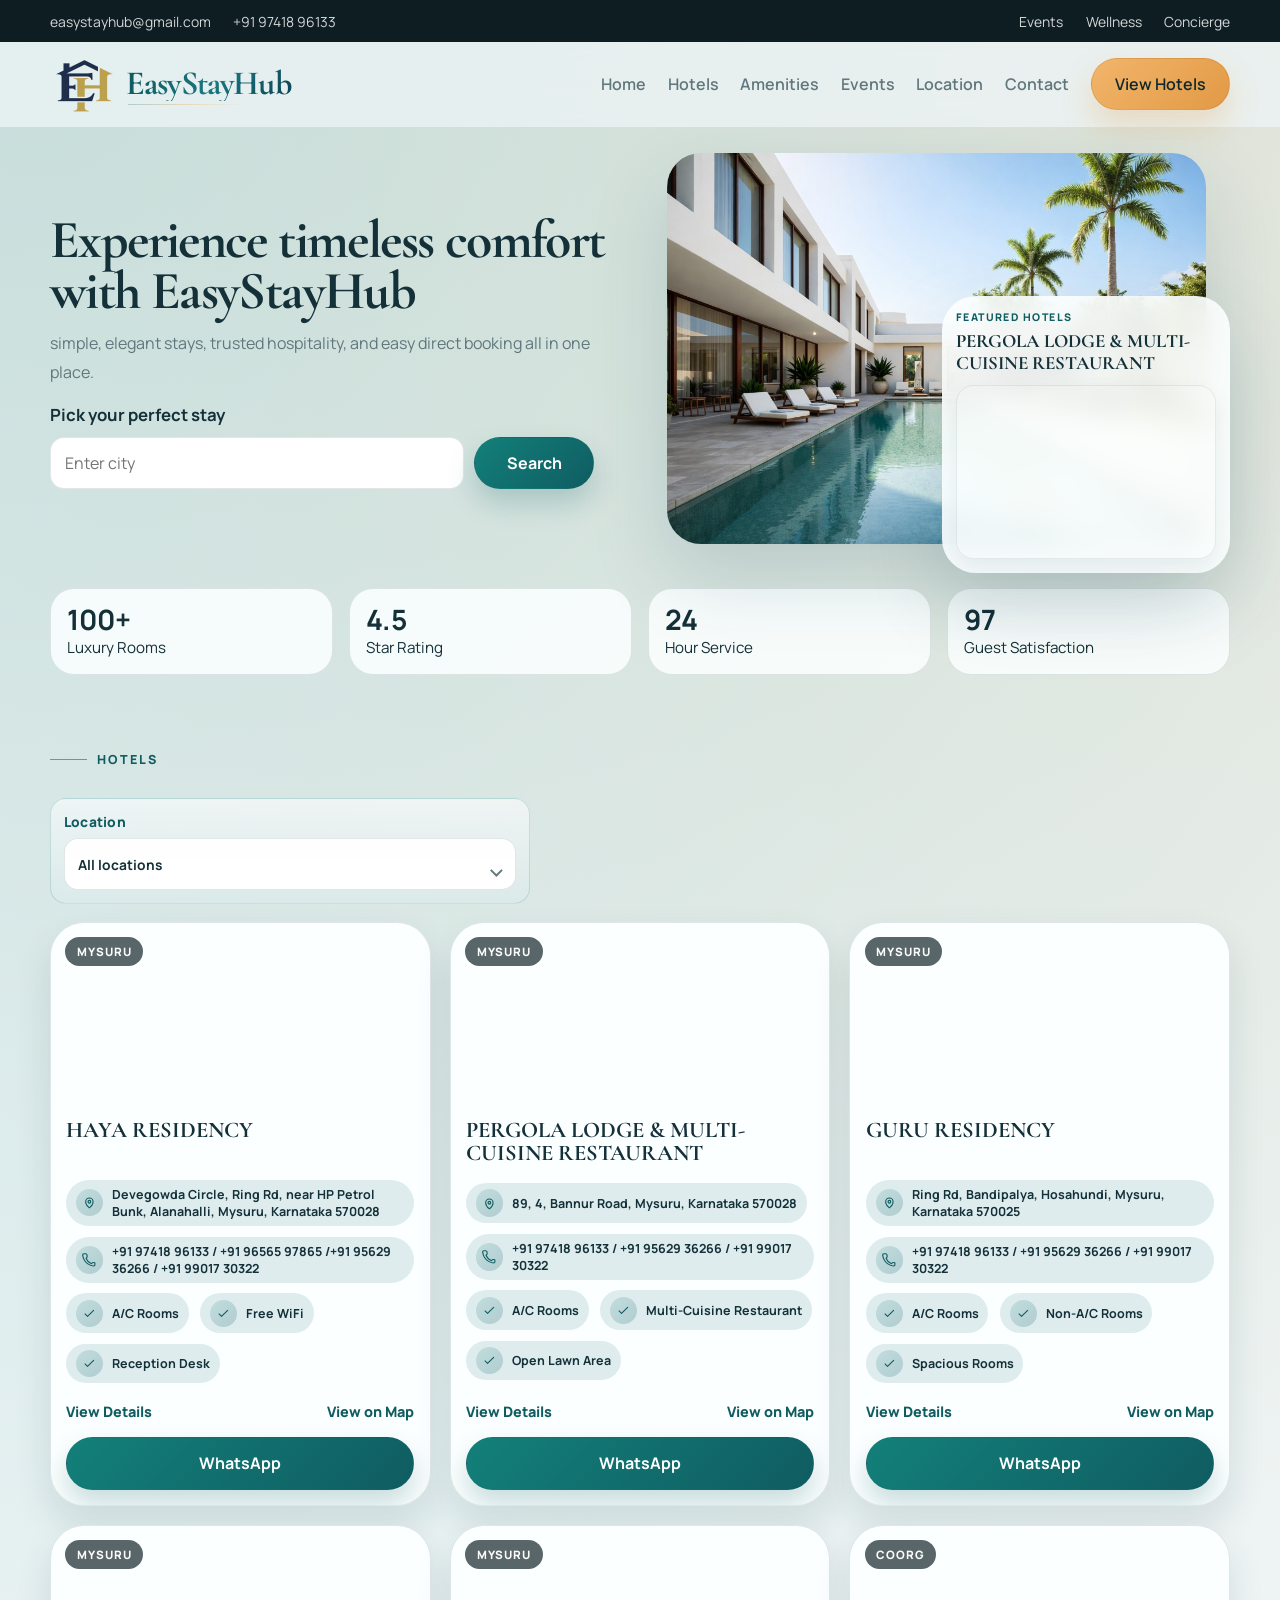
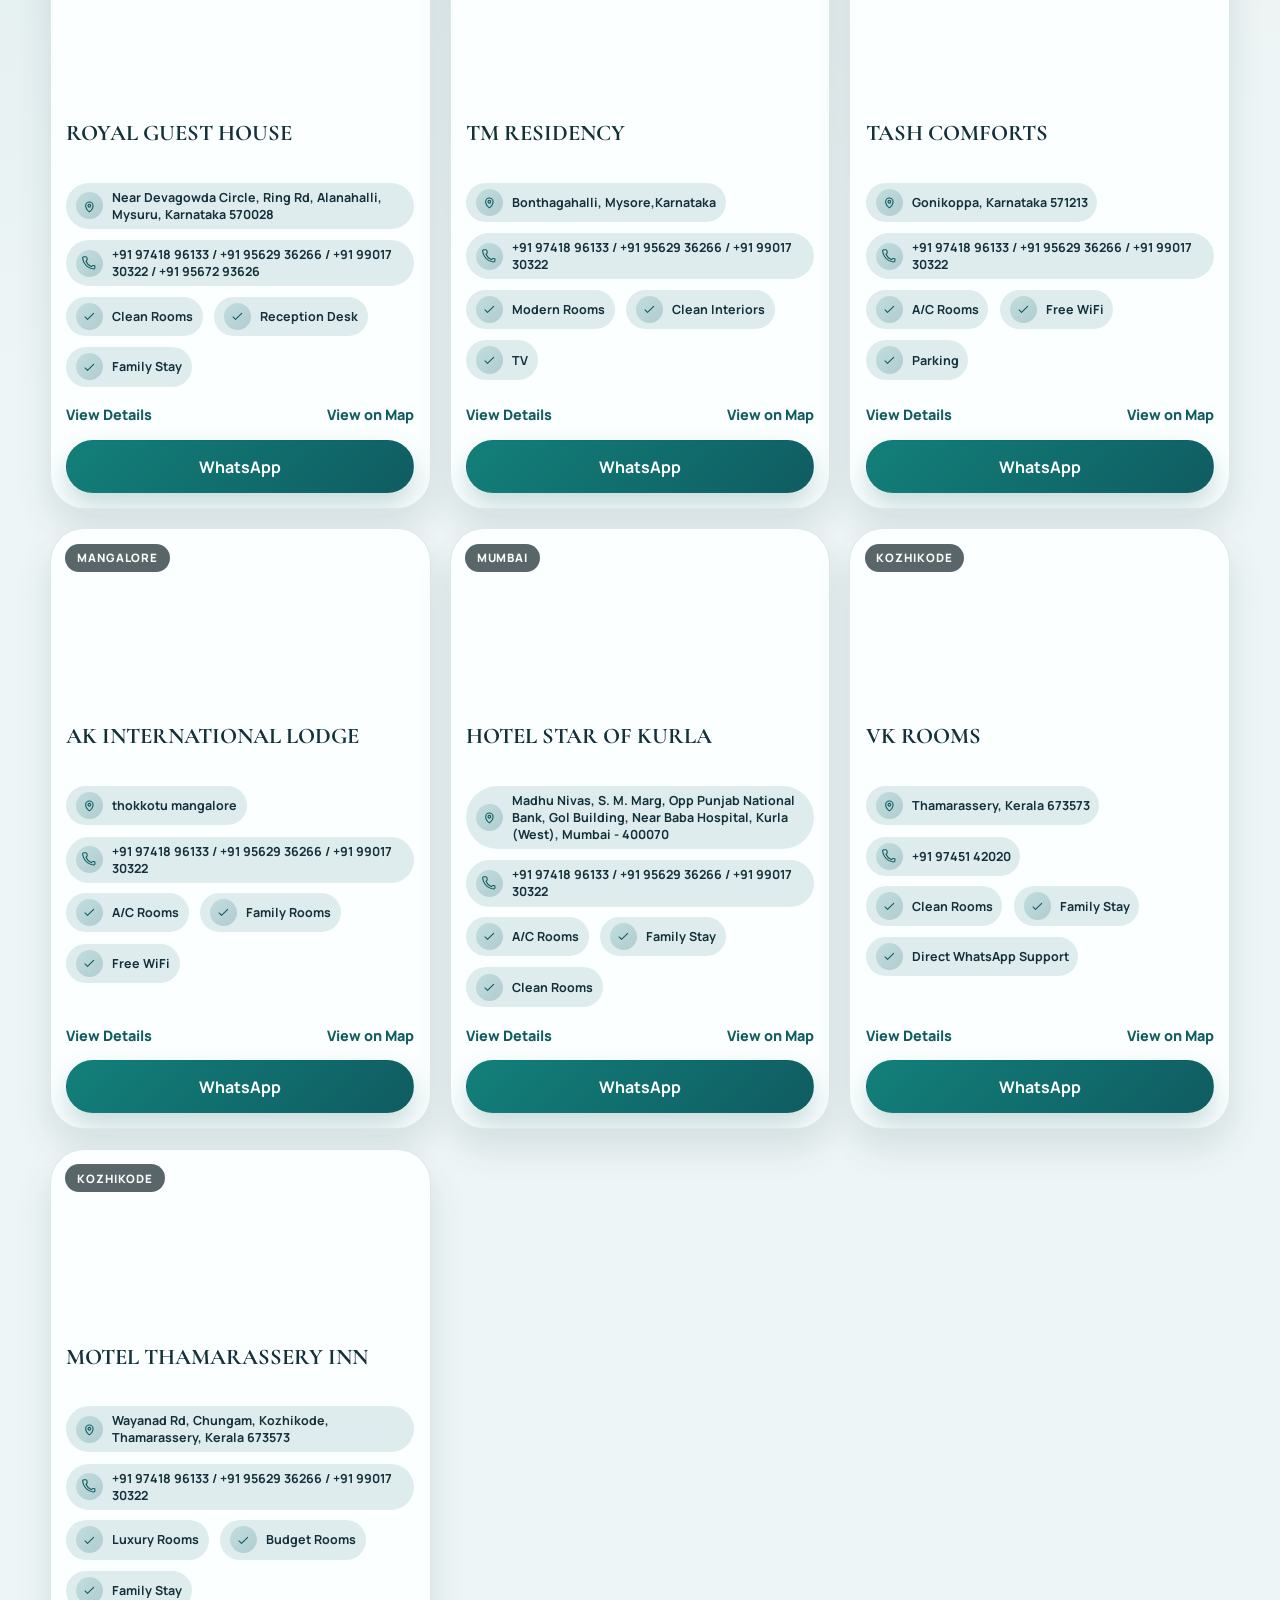
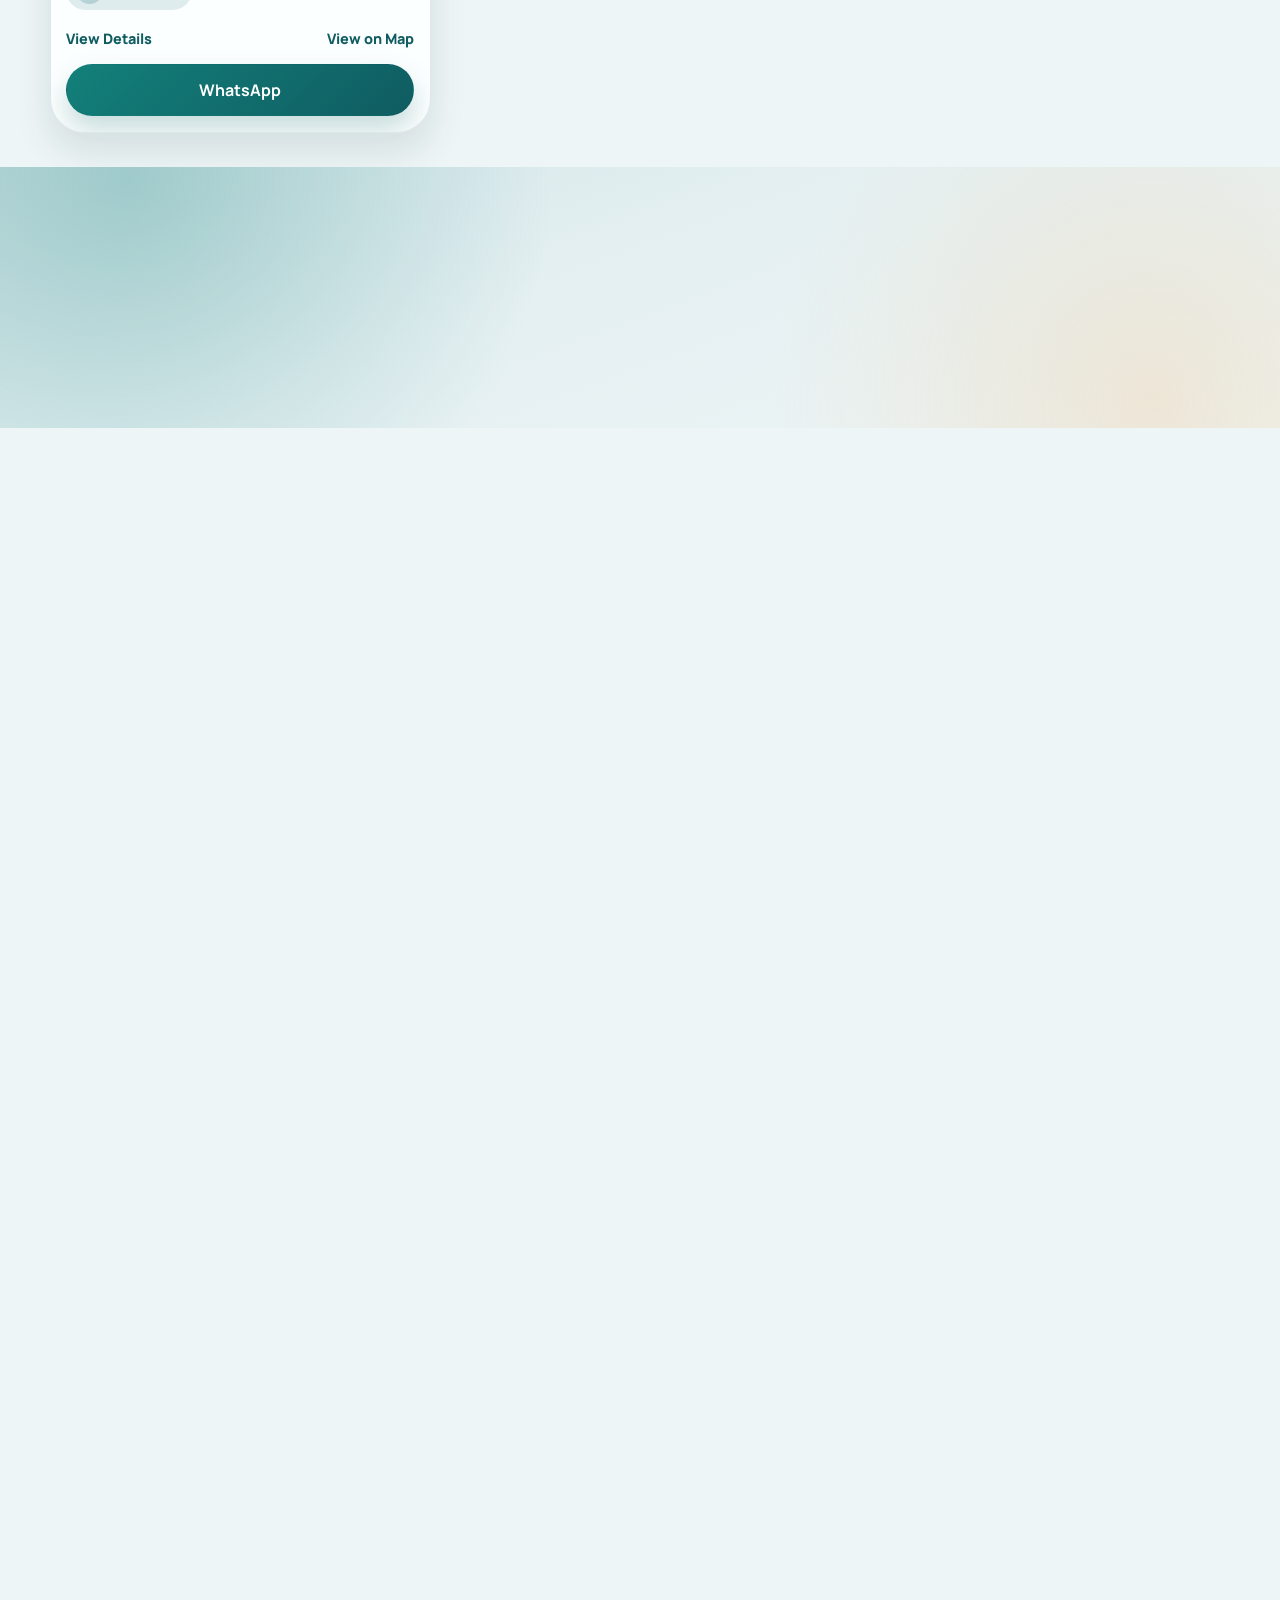
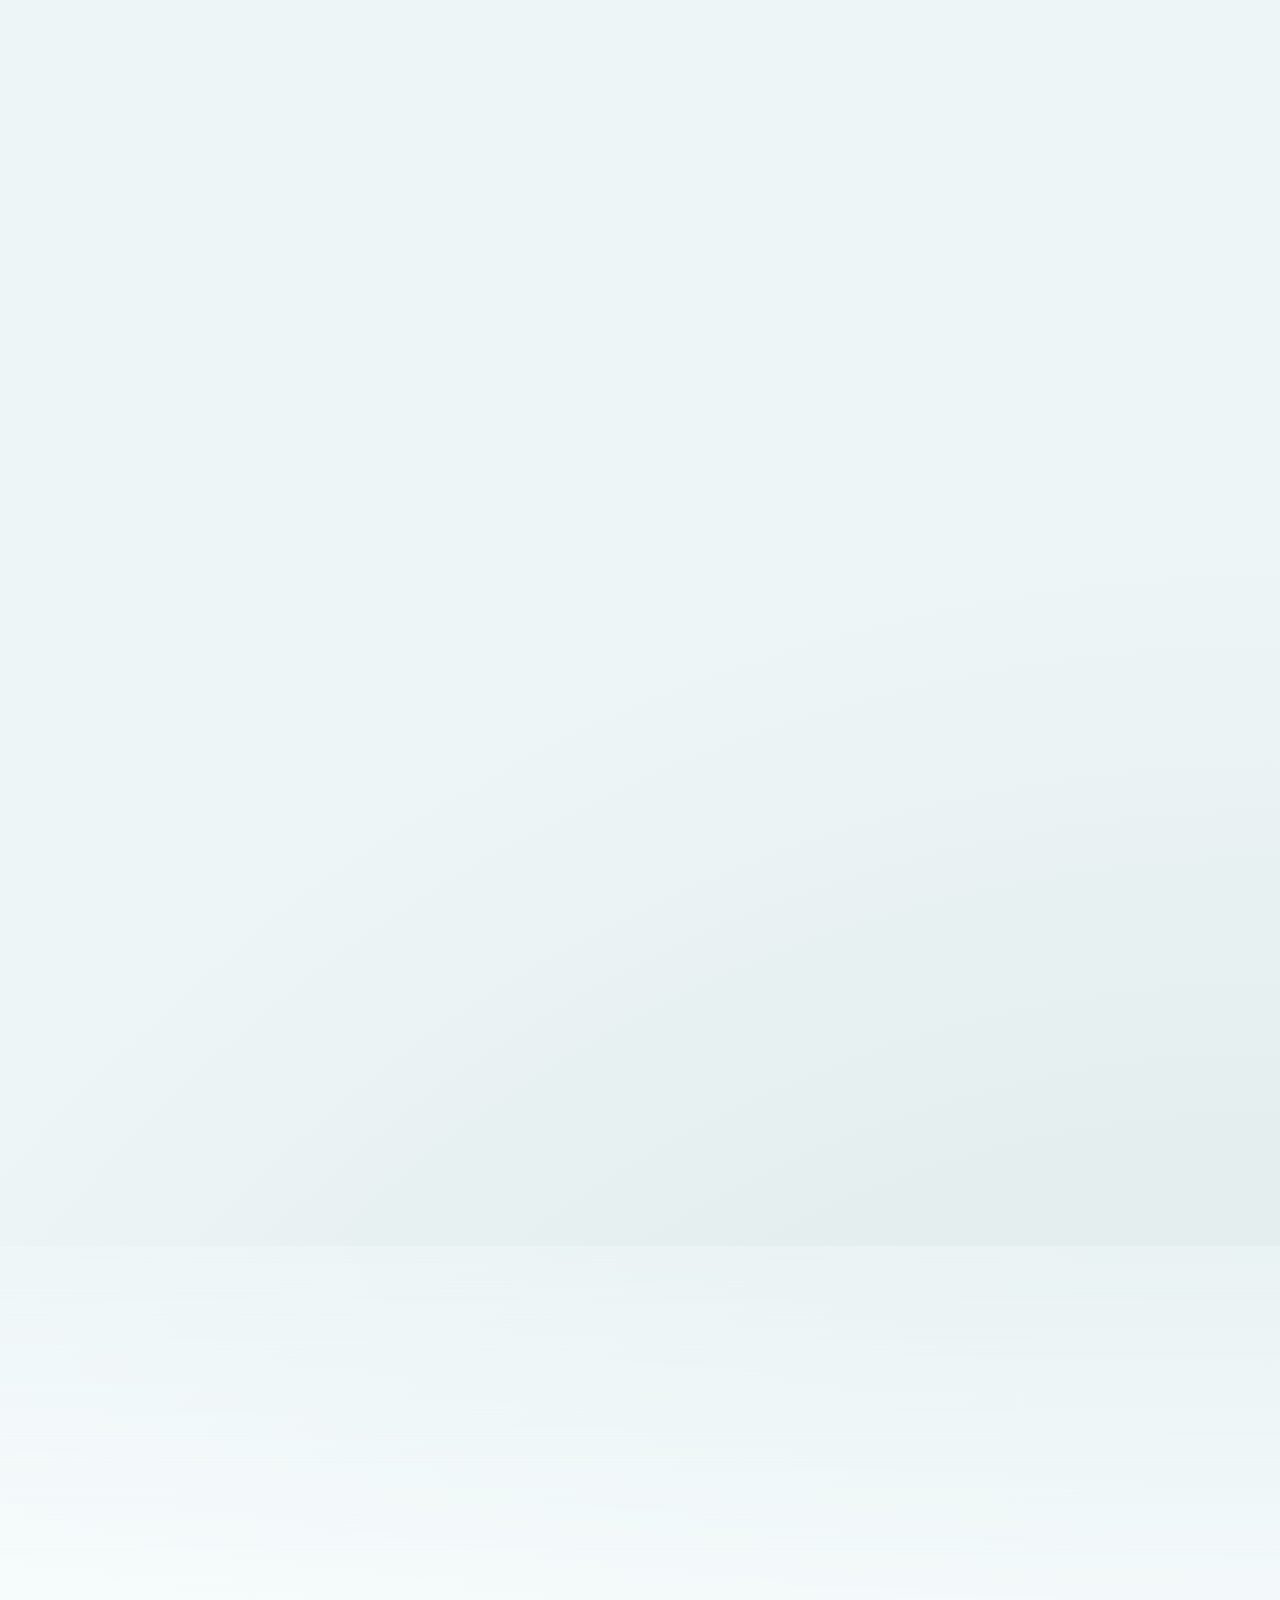
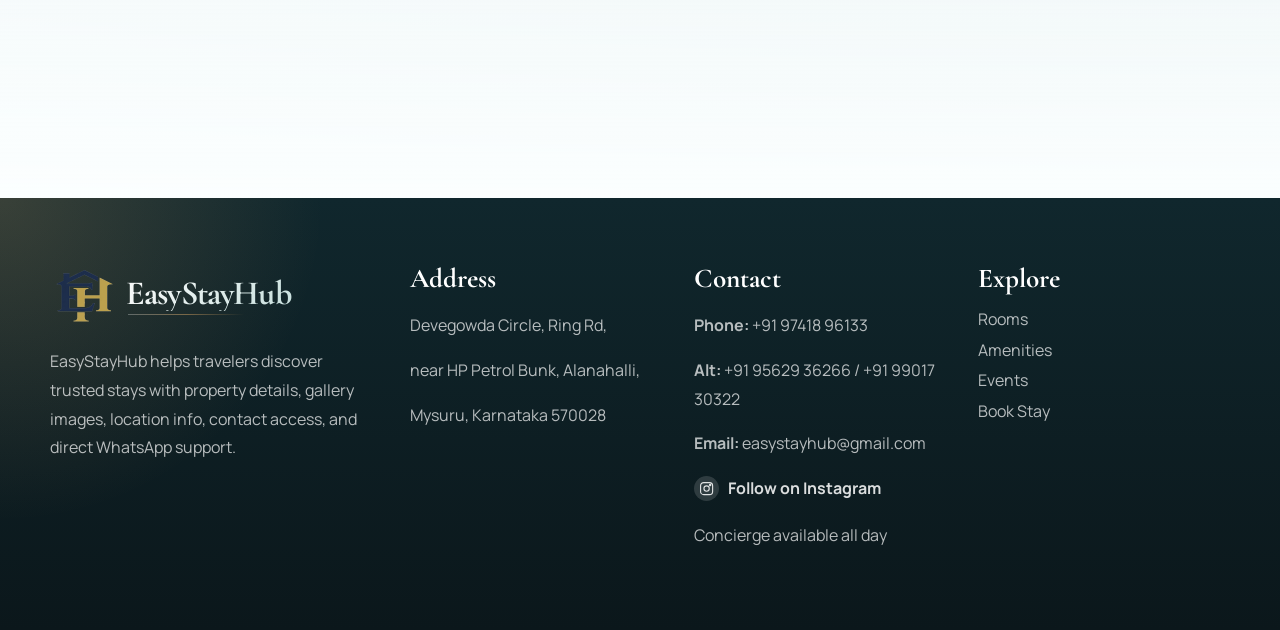
==== index.html @ 7bcbfa12 "feat: add favicon and update index.html to include icon link" ====
<!DOCTYPE html>
<html lang="en">
<head>
  <meta charset="UTF-8">
  <meta name="viewport" content="width=device-width, initial-scale=1.0">
  <title>EasyStayHub | Hotels in Mysore with Direct WhatsApp Booking</title>
  <meta
    name="description"
    content="Discover trusted hotels in Mysore with amenities, event-friendly stays, and direct WhatsApp booking support. Compare properties and contact hotel teams instantly."
  >
  <meta name="robots" content="index, follow, max-image-preview:large">
  <meta name="theme-color" content="#13807a">
  <link rel="canonical" href="https://www.easystayhub.in/">

  <meta property="og:type" content="website">
  <meta property="og:site_name" content="EasyStayHub">
  <meta property="og:title" content="EasyStayHub | Hotels in Mysore with Direct WhatsApp Booking">
  <meta property="og:description" content="Find top stays in Mysore, check amenities, and connect directly over WhatsApp for faster hotel enquiries and bookings.">
  <meta property="og:url" content="https://www.easystayhub.in/">
  <meta property="og:image" content="https://www.easystayhub.in/assets/images/home-hero-poolside.png">

  <meta name="twitter:card" content="summary_large_image">
  <meta name="twitter:title" content="EasyStayHub | Hotels in Mysore with Direct WhatsApp Booking">
  <meta name="twitter:description" content="Explore Mysore hotels and enquire instantly on WhatsApp.">
  <meta name="twitter:image" content="https://www.easystayhub.in/assets/images/home-hero-poolside.png">
  <link rel="preconnect" href="https://fonts.googleapis.com">
  <link rel="preconnect" href="https://fonts.gstatic.com" crossorigin>
  <link
    href="https://fonts.googleapis.com/css2?family=Cormorant+Garamond:wght@500;600;700&family=Manrope:wght@400;500;600;700;800&display=swap"
    rel="stylesheet"
  >

  <link rel="icon" href="/favicon.ico" sizes="any">
  <link rel="icon" type="image/png" sizes="32x32" href="https://www.easystayhub.in/assets/branding/logo-32.png">
  <link rel="icon" type="image/png" sizes="128x128" href="https://www.easystayhub.in/assets/branding/logo-128.png">
  <link rel="shortcut icon" href="https://www.easystayhub.in/assets/branding/logo-128.png" type="image/png">
  <link rel="apple-touch-icon" sizes="180x180" href="assets/branding/logo-clean-512.png">
  <link rel="stylesheet" href="css/styles.css">
  <!-- Google tag (gtag.js) -->
  <script async src="https://www.googletagmanager.com/gtag/js?id=G-RTJPG3TEYF"></script>
  <script>
    window.dataLayer = window.dataLayer || [];
    function gtag() {dataLayer.push(arguments);}
    gtag("js", new Date());
    gtag("config", "G-RTJPG3TEYF");
  </script>
  <script type="application/ld+json">
    {
      "@context": "https://schema.org",
      "@type": "LodgingBusiness",
      "name": "EasyStayHub",
      "url": "https://www.easystayhub.in/",
      "logo": "https://www.easystayhub.in/assets/branding/logo-clean-512.png",
      "image": "https://www.easystayhub.in/assets/images/home-hero-poolside.png",
      "email": "easystayhub@gmail.com",
      "telephone": "+91 97418 96133",
      "address": {
        "@type": "PostalAddress",
        "streetAddress": "Devegowda Circle, Ring Rd, near HP Petrol Bunk, Alanahalli",
        "addressLocality": "Mysuru",
        "addressRegion": "Karnataka",
        "postalCode": "570028",
        "addressCountry": "IN"
      },
      "sameAs": [
        "https://wa.me/919741896133"
      ]
    }
  </script>
</head>
<body>
  <div class="site-shell">
    <header class="topbar">
      <div class="container topbar__inner">
        <div class="topbar__contact">
          <a href="mailto:easystayhub@gmail.com">easystayhub@gmail.com</a>
          <span>+91 97418 96133</span>
        </div>
        <div class="topbar__links">
          <a href="#events">Events</a>
          <a href="#experience">Wellness</a>
          <a href="#booking">Concierge</a>
        </div>
      </div>
    </header>

    <header class="header" id="header">
      <div class="container header__inner">
        <a class="brand" href="#hero" aria-label="EasyStayHub home">
          <img
            class="brand__icon"
            src="assets/branding/logo-clean-256.png"
            alt="EasyStayHub logo"
            fetchpriority="high"
            decoding="async"
          >
          <span class="brand__wordmark">EasyStayHub</span>
        </a>

        <button
          class="nav-toggle"
          id="navToggle"
          type="button"
          aria-expanded="false"
          aria-controls="siteNav"
          aria-label="Toggle navigation"
        >
          <span></span>
          <span></span>
        </button>

        <nav class="nav" id="siteNav">
          <a href="#hero">Home</a>
          <a href="#rooms">Hotels</a>
          <a href="#experience">Amenities</a>
          <a href="#events">Events</a>
          <!-- <a href="#about">About</a> -->
          <a href="#location">Location</a>
          <a href="#booking">Contact</a>
          <a class="button button--sm button--dark" href="#rooms">View Hotels</a>
        </nav>
      </div>
    </header>

    <main>
      <section class="hero" id="hero">
        <div class="container hero__layout">
          <div class="hero__content">
            <!-- <span class="eyebrow">Luxury Redefined In Every Stay</span> -->
            <h1>Experience timeless comfort with EasyStayHub</h1>
            <p class="hero__lead">
              simple, elegant stays, trusted hospitality, and easy direct booking all in one place.
            </p>

            <!-- <div class="hero__features">
              <div class="hero-feature">WiFi</div>
              <div class="hero-feature">Parking</div>
              <div class="hero-feature">24/7 Room Service</div>
            </div> -->

            <!-- <div class="hero__actions">
              <a class="button" href="#booking">Book Now</a>
              <a class="button button--ghost" href="#rooms">View Hotels</a>
            </div> -->

            <form class="hero-search" id="heroSearchForm" aria-label="Search hotels by city">
              <div class="hero-search__copy">
                <strong>Pick your perfect stay</strong>
                <!-- <span>Enter city</span> -->
              </div>
              <div class="hero-search__controls">
                <input
                  type="text"
                  id="heroCityInput"
                  name="city"
                  placeholder="Enter city"
                  list="heroCityOptions"
                  autocomplete="off"
                >
                <button class="button button--sm" type="submit">Search</button>
              </div>
              <datalist id="heroCityOptions"></datalist>
              <p class="hero-search__message" id="heroSearchMessage" aria-live="polite"></p>
            </form>
          </div>

          <div class="hero__visual">
            <div class="hero-card hero-card--main">
              <img
                src="assets/images/home-hero-poolside.png"
                alt="Luxury hotel exterior"
                fetchpriority="high"
                decoding="async"
              >
            </div>

            <article class="hero-card hero-card--review">
              <div class="stars" aria-hidden="true">★★★★☆</div>
              <span class="hero-spotlight__eyebrow">Featured Hotels</span>
              <h2 data-hero-hotel-name>EasyStayHub Hotels</h2>
              <!-- removed hero hotel location -->
                “Absolutely stunning hotel. The interiors felt elevated, the service was effortless, and every corner
                was designed with care.”
              </p>
              <a class="hero-spotlight__media" data-hero-hotel-link href="#rooms">
                <img
                  src="assets/images/haya-residency/front.jpeg"
                  alt="Featured hotel preview"
                  data-hero-hotel-image
                  loading="lazy"
                  decoding="async"
                >
              </a>
              <div class="hero-spotlight__footer">
                <span data-hero-hotel-counter>1 / 1</span>
                <a class="text-link" data-hero-hotel-link-text href="#rooms">View Hotel</a>
              </div>
            </article>
          </div>
        </div>

        <div class="container">
          <div class="hero__stats">
            <article class="stat-card">
              <strong>100+</strong>
              <span>Luxury Rooms</span>
            </article>
            <article class="stat-card">
              <strong>4.5</strong>
              <span>Star Rating</span>
            </article>
            <article class="stat-card">
              <strong class="counter" data-target="24">0</strong>
              <span>Hour Service</span>
            </article>
            <article class="stat-card">
              <strong class="counter" data-target="97">0</strong>
              <span>Guest Satisfaction</span>
            </article>
          </div>
        </div>
      </section>

      <section class="section rooms" id="rooms">
        <div class="container">
          <div class="section-heading">
            <span class="eyebrow">Hotels</span>
            <!-- <h2>Pick your perfect stay</h2>
            <p>Enter city and filter hotels by location.</p> -->
          </div>

          <div class="hotel-filter" aria-label="Hotel location filter">
            <label class="hotel-filter__field" for="locationFilter">
              Location
              <select id="locationFilter" name="locationFilter">
                <option value="">All locations</option>
              </select>
            </label>
          </div>

          <div class="hotel-grid" id="hotelGrid"></div>
        </div>
      </section>

      <section class="section experience" id="experience">
        <div class="container">
          <div class="section-heading">
            <span class="eyebrow">Amenities</span>
            <!-- <h2>Everything you need for a relaxed and comfortable stay.</h2> -->
          </div>

          <div class="amenity-grid">
            <article class="amenity-card">
              <div class="amenity-card__body">
                <span class="amenity-card__icon" aria-hidden="true">
                  <svg viewBox="0 0 24 24" fill="none" stroke="currentColor" stroke-width="1.8" stroke-linecap="round" stroke-linejoin="round"><path d="M5 12.55a11 11 0 0 1 14.08 0"></path><path d="M8.53 16.11a6 6 0 0 1 6.95 0"></path><path d="M12 20h.01"></path><path d="M2 8.82a16 16 0 0 1 20 0"></path></svg>
                </span>
                <h3>WiFi</h3>
              </div>
            </article>
            <article class="amenity-card">
              <div class="amenity-card__body">
                <span class="amenity-card__icon" aria-hidden="true">
                  <svg viewBox="0 0 24 24" fill="none" stroke="currentColor" stroke-width="1.8" stroke-linecap="round" stroke-linejoin="round"><path d="M14 16H9"></path><path d="M19 16h2"></path><path d="M3 16h2"></path><path d="M6 11 7.5 7.5A2 2 0 0 1 9.34 6h5.32a2 2 0 0 1 1.84 1.5L18 11"></path><path d="M5 16V11h14v5"></path><circle cx="7.5" cy="16.5" r="1.5"></circle><circle cx="16.5" cy="16.5" r="1.5"></circle></svg>
                </span>
                <h3>Car Parking</h3>
              </div>
            </article>
            <article class="amenity-card">
              <div class="amenity-card__body">
                <span class="amenity-card__icon" aria-hidden="true">
                  <svg viewBox="0 0 24 24" fill="none" stroke="currentColor" stroke-width="1.8" stroke-linecap="round" stroke-linejoin="round"><rect x="4" y="3" width="16" height="14" rx="2"></rect><path d="M8 17v3"></path><path d="M16 17v3"></path><path d="M4 8h16"></path><path d="M7 13h.01"></path><path d="M17 13h.01"></path></svg>
                </span>
                <h3>Bus Parking</h3>
              </div>
            </article>
            <article class="amenity-card">
              <div class="amenity-card__body">
                <span class="amenity-card__icon" aria-hidden="true">
                  <svg viewBox="0 0 24 24" fill="none" stroke="currentColor" stroke-width="1.8" stroke-linecap="round" stroke-linejoin="round"><path d="M8 3v8"></path><path d="M12 3v8"></path><path d="M10 11v10"></path><path d="M17 3v18"></path><path d="M17 8c1.657 0 3-1.79 3-4"></path><path d="M4 3v5a4 4 0 0 0 4 4"></path></svg>
                </span>
                <h3>Dining</h3>
              </div>
            </article>
            <article class="amenity-card">
              <div class="amenity-card__body">
                <span class="amenity-card__icon" aria-hidden="true">
                  <svg viewBox="0 0 24 24" fill="none" stroke="currentColor" stroke-width="1.8" stroke-linecap="round" stroke-linejoin="round"><rect x="3" y="6" width="18" height="6" rx="2"></rect><path d="M6 12v2"></path><path d="M18 12v2"></path><path d="M8 16c0 1-.8 1.5-.8 2.5S8 20 8 21"></path><path d="M12 16c0 1-.8 1.5-.8 2.5S12 20 12 21"></path><path d="M16 16c0 1-.8 1.5-.8 2.5S16 20 16 21"></path></svg>
                </span>
                <h3>A/C Rooms</h3>
              </div>
            </article>
            <article class="amenity-card">
              <div class="amenity-card__body">
                <span class="amenity-card__icon" aria-hidden="true">
                  <svg viewBox="0 0 24 24" fill="none" stroke="currentColor" stroke-width="1.8" stroke-linecap="round" stroke-linejoin="round"><path d="M3 7h18"></path><path d="M5 7v10"></path><path d="M19 7v10"></path><path d="M5 17h14"></path><path d="M8 12h.01"></path><path d="M12 12h4"></path></svg>
                </span>
                <h3>Non A/C Rooms</h3>
              </div>
            </article>
          </div>
        </div>
      </section>

      <section class="section events" id="events">
        <div class="container">
          <div class="section-heading">
            <span class="eyebrow">Events</span>
            <!-- <h2>Plan unforgettable weddings, business events, social celebrations, and dining experiences with end-to-end support.</h2> -->
            <!-- <p>
              From intimate family functions to large-format college events and DJ nights, we help guests host
              memorable occasions with venue coordination, stay options, dining, and smooth on-ground support.
            </p> -->
          </div>

          <div class="event-grid">
            <article class="event-card event-card--spotlight">
              <img src="https://images.pexels.com/photos/574011/pexels-photo-574011.jpeg?auto=compress&cs=tinysrgb&w=1200" alt="Wedding event" loading="lazy" decoding="async">
              <div class="event-card__body">
                <span class="event-card__badge">Most Popular</span>
                <span>Weddings</span>
                <a class="event-card__cta" href="#booking">Enquire for this event</a>
              </div>
            </article>
            <article class="event-card">
              <img src="assets/images/events/college-event.jpeg" alt="College event celebration" loading="lazy" decoding="async">
              <div class="event-card__body">
                <span class="event-card__badge">Trending</span>
                <span>College Events</span>
                <a class="event-card__cta" href="#booking">Enquire for this event</a>
              </div>
            </article>
            <article class="event-card">
              <img src="https://images.pexels.com/photos/32258108/pexels-photo-32258108.jpeg?auto=compress&cs=tinysrgb&w=1200" alt="Corporate meet" loading="lazy" decoding="async">
              <div class="event-card__body">
                <span class="event-card__badge">Business</span>
                <span>Corporate Meets</span>
                <a class="event-card__cta" href="#booking">Enquire for this event</a>
              </div>
            </article>
            <article class="event-card">
              <img src="https://images.pexels.com/photos/6732235/pexels-photo-6732235.jpeg?auto=compress&cs=tinysrgb&w=1200" alt="Annual meet" loading="lazy" decoding="async">
              <div class="event-card__body">
                <span class="event-card__badge">Seasonal</span>
                <span>Annual Meets</span>
                <a class="event-card__cta" href="#booking">Enquire for this event</a>
              </div>
            </article>
            <article class="event-card">
              <img src="https://images.pexels.com/photos/30692851/pexels-photo-30692851.jpeg?auto=compress&cs=tinysrgb&w=1200" alt="Celebration event" loading="lazy" decoding="async">
              <div class="event-card__body">
                <span class="event-card__badge">Family Choice</span>
                <span>Celebrations</span>
                <a class="event-card__cta" href="#booking">Enquire for this event</a>
              </div>
            </article>
            <article class="event-card">
              <img src="https://images.pexels.com/photos/30580807/pexels-photo-30580807.jpeg?auto=compress&cs=tinysrgb&w=1200" alt="Family function" loading="lazy" decoding="async">
              <div class="event-card__body">
                <span class="event-card__badge">Traditional</span>
                <span>Family Functions</span>
                <a class="event-card__cta" href="#booking">Enquire for this event</a>
              </div>
            </article>
            <article class="event-card">
              <img src="https://images.pexels.com/photos/30590627/pexels-photo-30590627.jpeg?auto=compress&cs=tinysrgb&w=1200" alt="Campfire night" loading="lazy" decoding="async">
              <div class="event-card__body">
                <span class="event-card__badge">Evening Favorite</span>
                <span>Campfire</span>
                <a class="event-card__cta" href="#booking">Enquire for this event</a>
              </div>
            </article>
            <article class="event-card">
              <img src="https://images.pexels.com/photos/19964128/pexels-photo-19964128.jpeg?auto=compress&cs=tinysrgb&w=1200" alt="DJ party event" loading="lazy" decoding="async">
              <div class="event-card__body">
                <span class="event-card__badge">Night Vibe</span>
                <span>DJ Party</span>
                <a class="event-card__cta" href="#booking">Enquire for this event</a>
              </div>
            </article>
            <article class="event-card">
              <img src="https://images.pexels.com/photos/20184683/pexels-photo-20184683.jpeg?auto=compress&cs=tinysrgb&w=1200" alt="Dining event" loading="lazy" decoding="async">
              <div class="event-card__body">
                <span class="event-card__badge">Chef Curated</span>
                <span>Dining</span>
                <a class="event-card__cta" href="#booking">Enquire for this event</a>
              </div>
            </article>
          </div>
        </div>
      </section>

      <section class="section cta" id="booking">
        <div class="container cta-panel">
          <div class="cta-panel__copy">
            <span class="eyebrow">Enquiry Form</span>
            <h2>Tell us your stay requirements</h2>
          </div>

          <form class="booking-form" id="bookingForm" data-whatsapp="919741896133">
            <label class="booking-field">
              Name
              <input type="text" name="name" placeholder="Enter your name" required autocomplete="name">
            </label>

            <label class="booking-field">
              Phone Number
              <input
                type="tel"
                name="phone"
                placeholder="Enter your phone number"
                required
                autocomplete="tel"
                inputmode="tel"
              >
            </label>

            <label class="booking-field booking-field--span-2">
              Select Hotel
              <select name="hotel" id="bookingHotel" required>
                <option value="">Select</option>
              </select>
            </label>

            <label class="booking-field booking-field--checkin">
              Check-in
              <input type="date" name="checkin">
            </label>

            <label class="booking-field booking-field--checkout">
              Check-out
              <input type="date" name="checkout">
            </label>

            <label class="booking-field">
              Guests
              <select name="guests">
                <option value="">Select</option>
                <option>1 Guest</option>
                <option>2 Guests</option>
                <option>3 Guests</option>
                <option>4+ Guests</option>
              </select>
            </label>

            <label class="booking-field booking-field--details">
              Enquiry Details
              <input type="text" name="details" placeholder="Room requirement / dates / event details">
            </label>

            <button class="button button--full booking-submit" type="submit">Enquire Now</button>
            <p class="booking-message" id="bookingMessage" aria-live="polite"></p>
          </form>
        </div>
      </section>

      <section class="section location" id="location">
        <div class="container section-grid section-grid--reverse">
          <div class="location-visual">
            <img
              src="assets/images/mysore-palace-high-quality.png"
              alt="Mysore night view"
              loading="lazy"
              decoding="async"
            >
          </div>
          <div class="section-copy">
            <span class="eyebrow">Location</span>
            <h2>Explore famous tourist attractions in Mysore.</h2>
            <p>
              These are well-known places to visit in Mysore city and may not be right next to every hotel.
              You can plan your sightseeing based on your stay location and trip schedule.
            </p>
            <ul class="location-list">
              <li>Mysore Palace</li>
              <li>Chamundi Hills</li>
              <li>Brindavan Gardens</li>
              <li>St. Philomena's Church</li>
              <li>Mysore Zoo</li>
              <li>Karanji Lake</li>
              <li>Jaganmohan Palace Art Gallery</li>
              <li>Mysore Sand Sculpture Museum</li>
              <li>Sri Chamarajendra Park (Mysore Park)</li>
              <li>Rail Museum Mysuru</li>
              <li>Lalitha Mahal Palace</li>
              <li>Somanathapura Temple</li>
            </ul>
          </div>
        </div>
      </section>

      <!-- <section class="section about" id="about">
        <div class="container section-grid">
          <div class="section-copy">
            <span class="eyebrow">Welcome To EasyStayHub</span>
            <h2>Where luxury meets tranquility in an atmosphere shaped by soft detail and service.</h2>
            <p>
              EasyStayHub is designed to help travelers discover hotels with confidence. Every property listing is
              presented with visual detail, amenities, event relevance, and direct contact access for easier decisions.
            </p>
            <p>
              From sunrise breakfasts and spa rituals to sunset gatherings and private celebrations, the resort is
              designed to carry guests through every moment with comfort and ease.
            </p>

            <div class="about__stats">
              <div>
                <strong>185</strong>
                <span>Luxury Rooms</span>
              </div>
              <div>
                <strong>98%</strong>
                <span>Guest Satisfaction</span>
              </div>
              <div>
                <strong>30</strong>
                <span>Years Of Excellence</span>
              </div>
            </div>

            <div class="hero__actions">
              <a class="button" href="#events">Our Story</a>
              <a class="button button--ghost" href="#rooms">View Hotels</a>
            </div>
          </div>

          <div class="about-visual">
            <div class="about-visual__frame">
              <img
                src="https://bootstrapmade.com/content/demo/Grandoria/assets/img/hotel/showcase-8.webp"
                alt="Resort interior view"
                loading="lazy"
                decoding="async"
              >
            </div>
            <div class="about-visual__secondary">
              <img
                src="https://bootstrapmade.com/content/demo/Grandoria/assets/img/hotel/room-12.webp"
                alt="Luxury suite interior"
                loading="lazy"
                decoding="async"
              >
            </div>
            <div class="about-visual__panel">
              <span>30+</span>
              <p>Years creating memorable stays and destination celebrations.</p>
            </div>
          </div>
        </div>
      </section> -->

      <section class="section testimonials" id="stories">
        <div class="container">
          <div class="section-heading">
            <span class="eyebrow">Guest Stories</span>
            <h2>Thoughtful spaces are remembered by the way they make people feel.</h2>
          </div>

          <div class="testimonial-slider" id="testimonialSlider">
            <article class="testimonial is-active">
              <header class="testimonial__header">
                <div class="testimonial__author">
                  <img src="assets/images/testimonials/profile-placeholder.svg" alt="Guest profile icon" loading="lazy" decoding="async">
                  <div>
                    <h3>Thaiseer Kayarpadav</h3>
                    <span>12 March 2025</span>
                  </div>
                </div>
                <span class="testimonial__source" aria-label="Google review">
                  <svg viewBox="0 0 24 24" aria-hidden="true" focusable="false">
                    <path fill="#4285F4" d="M23.49 12.27c0-.79-.07-1.55-.2-2.27H12v4.3h6.45a5.52 5.52 0 0 1-2.39 3.62v3h3.88c2.27-2.09 3.56-5.17 3.56-8.65Z"></path>
                    <path fill="#34A853" d="M12 24c3.24 0 5.96-1.07 7.95-2.91l-3.88-3c-1.08.72-2.46 1.15-4.07 1.15-3.13 0-5.78-2.11-6.73-4.96H1.26v3.09A12 12 0 0 0 12 24Z"></path>
                    <path fill="#FBBC05" d="M5.27 14.28A7.2 7.2 0 0 1 4.89 12c0-.79.14-1.56.38-2.28V6.63H1.26A12 12 0 0 0 0 12c0 1.94.46 3.78 1.26 5.37l4.01-3.09Z"></path>
                    <path fill="#EA4335" d="M12 4.77c1.76 0 3.34.61 4.58 1.81l3.44-3.44C17.95 1.19 15.23 0 12 0A12 12 0 0 0 1.26 6.63l4.01 3.09c.95-2.85 3.6-4.95 6.73-4.95Z"></path>
                  </svg>
                </span>
              </header>
              <div class="testimonial__stars" aria-hidden="true">★★★★★</div>
              <p>
                "Very good rooms, parking also available. Property is on the side of Ring Road, and shops are in
                walking distance. Staff was very co-operative."
              </p>
            </article>
            <article class="testimonial">
              <header class="testimonial__header">
                <div class="testimonial__author">
                  <img src="assets/images/testimonials/profile-placeholder.svg" alt="Guest profile icon" loading="lazy" decoding="async">
                  <div>
                    <h3>Chikkanna Chikkanna</h3>
                    <span>26 February 2025</span>
                  </div>
                </div>
                <span class="testimonial__source" aria-label="Google review">
                  <svg viewBox="0 0 24 24" aria-hidden="true" focusable="false">
                    <path fill="#4285F4" d="M23.49 12.27c0-.79-.07-1.55-.2-2.27H12v4.3h6.45a5.52 5.52 0 0 1-2.39 3.62v3h3.88c2.27-2.09 3.56-5.17 3.56-8.65Z"></path>
                    <path fill="#34A853" d="M12 24c3.24 0 5.96-1.07 7.95-2.91l-3.88-3c-1.08.72-2.46 1.15-4.07 1.15-3.13 0-5.78-2.11-6.73-4.96H1.26v3.09A12 12 0 0 0 12 24Z"></path>
                    <path fill="#FBBC05" d="M5.27 14.28A7.2 7.2 0 0 1 4.89 12c0-.79.14-1.56.38-2.28V6.63H1.26A12 12 0 0 0 0 12c0 1.94.46 3.78 1.26 5.37l4.01-3.09Z"></path>
                    <path fill="#EA4335" d="M12 4.77c1.76 0 3.34.61 4.58 1.81l3.44-3.44C17.95 1.19 15.23 0 12 0A12 12 0 0 0 1.26 6.63l4.01 3.09c.95-2.85 3.6-4.95 6.73-4.95Z"></path>
                  </svg>
                </span>
              </header>
              <div class="testimonial__stars" aria-hidden="true">★★★★★</div>
              <p>
                "Hotel is family-friendly. Kids also felt very safe and happy. Premium rooms at affordable prices with
                a good location in Mysuru."
              </p>
            </article>
            <article class="testimonial">
              <header class="testimonial__header">
                <div class="testimonial__author">
                  <img src="assets/images/testimonials/profile-placeholder.svg" alt="Guest profile icon" loading="lazy" decoding="async">
                  <div>
                    <h3>Rahil Jibran</h3>
                    <span>09 January 2025</span>
                  </div>
                </div>
                <span class="testimonial__source" aria-label="Google review">
                  <svg viewBox="0 0 24 24" aria-hidden="true" focusable="false">
                    <path fill="#4285F4" d="M23.49 12.27c0-.79-.07-1.55-.2-2.27H12v4.3h6.45a5.52 5.52 0 0 1-2.39 3.62v3h3.88c2.27-2.09 3.56-5.17 3.56-8.65Z"></path>
                    <path fill="#34A853" d="M12 24c3.24 0 5.96-1.07 7.95-2.91l-3.88-3c-1.08.72-2.46 1.15-4.07 1.15-3.13 0-5.78-2.11-6.73-4.96H1.26v3.09A12 12 0 0 0 12 24Z"></path>
                    <path fill="#FBBC05" d="M5.27 14.28A7.2 7.2 0 0 1 4.89 12c0-.79.14-1.56.38-2.28V6.63H1.26A12 12 0 0 0 0 12c0 1.94.46 3.78 1.26 5.37l4.01-3.09Z"></path>
                    <path fill="#EA4335" d="M12 4.77c1.76 0 3.34.61 4.58 1.81l3.44-3.44C17.95 1.19 15.23 0 12 0A12 12 0 0 0 1.26 6.63l4.01 3.09c.95-2.85 3.6-4.95 6.73-4.95Z"></path>
                  </svg>
                </span>
              </header>
              <div class="testimonial__stars" aria-hidden="true">★★★★★</div>
              <p>
                "It was a great experience at Pergola rooms. The service was fabulous and they gave very warm
                hospitality. I am fully satisfied with the rooms."
              </p>
            </article>
          </div>

          <div class="testimonial-dots" id="testimonialDots" aria-label="Testimonial navigation"></div>
        </div>
      </section>

    </main>

    <footer class="footer" id="contact">
      <div class="container footer__grid">
        <div>
          <a class="brand brand--footer" href="#hero">
            <img
              class="brand__icon brand__icon--footer"
              src="assets/branding/logo-clean-256.png"
              alt="EasyStayHub logo"
              loading="lazy"
              decoding="async"
            >
            <span class="brand__wordmark brand__wordmark--footer">EasyStayHub</span>
          </a>
          <p class="footer__summary">
            EasyStayHub helps travelers discover trusted stays with property details, gallery images, location info,
            contact access, and direct WhatsApp support.
          </p>
        </div>

        <div>
          <h3>Address</h3>
          <p>Devegowda Circle, Ring Rd,</p>
          <p>near HP Petrol Bunk, Alanahalli,</p>
          <p>Mysuru, Karnataka 570028</p>
        </div>

        <div>
          <h3>Contact</h3>
          <p><strong>Phone:</strong> +91 97418 96133</p>
          <p><strong>Alt:</strong> +91 95629 36266 / +91 99017 30322</p>
          <p><strong>Email:</strong> easystayhub@gmail.com</p>
          <p>
            <a
              class="footer__social-link"
              href="https://www.instagram.com/easystayhub.in?igsh=MTBrZHBoa2czbzI0dA%3D%3D&utm_source=qr"
              target="_blank"
              rel="noreferrer"
              aria-label="Follow EasyStayHub on Instagram"
            >
              <span class="footer__social-icon" aria-hidden="true">
                <svg viewBox="0 0 24 24" fill="none" stroke="currentColor" stroke-width="1.8" stroke-linecap="round" stroke-linejoin="round">
                  <rect x="2.5" y="2.5" width="19" height="19" rx="5"></rect>
                  <circle cx="12" cy="12" r="4.2"></circle>
                  <circle cx="17.6" cy="6.4" r="1"></circle>
                </svg>
              </span>
              <span>Follow on Instagram</span>
            </a>
          </p>
          <p>Concierge available all day</p>
        </div>

        <div>
          <h3>Explore</h3>
          <div class="footer__links">
            <!-- <a href="#about">About</a> -->
            <a href="#rooms">Rooms</a>
            <a href="#experience">Amenities</a>
            <a href="#events">Events</a>
            <a href="#booking">Book Stay</a>
          </div>
        </div>
      </div>
    </footer>
  </div>

  <script src="js/hotels.js" defer></script>
  <script src="js/main.js" defer></script>
</body>
</html>
---- css/styles.css ----
:root {
  --bg: #eef5f6;
  --surface: #fcffff;
  --surface-soft: #dcebed;
  --text: #143038;
  --muted: #60777d;
  --line: rgba(20, 48, 56, 0.12);
  --brand: #13807a;
  --brand-strong: #0f5c61;
  --brand-accent: #f2b56b;
  --dark: #0d1d22;
  --white: #ffffff;
  --shadow-lg: 0 32px 80px rgba(15, 64, 73, 0.16);
  --shadow-md: 0 18px 36px rgba(15, 64, 73, 0.12);
  --radius-xl: 34px;
  --radius-lg: 24px;
  --radius-md: 18px;
  --container: 1180px;
  --header-height: 84px;
}

*,
*::before,
*::after {
  box-sizing: border-box;
}

html {
  scroll-behavior: smooth;
}

body {
  margin: 0;
  color: var(--text);
  font-family: "Manrope", sans-serif;
  background:
    radial-gradient(circle at top left, rgba(19, 128, 122, 0.18), transparent 28%),
    radial-gradient(circle at top right, rgba(242, 181, 107, 0.16), transparent 24%),
    radial-gradient(circle at bottom right, rgba(15, 92, 97, 0.12), transparent 24%),
    var(--bg);
}

body.has-modal-open {
  overflow: hidden;
}

img {
  display: block;
  width: 100%;
  height: auto;
}

section img,
.hotel-card img,
.event-card img,
.detail-gallery__thumb img,
.detail-gallery__stage-image,
.gallery-lightbox__figure img {
  content-visibility: auto;
}

a {
  color: inherit;
  text-decoration: none;
}

button,
input,
select {
  font: inherit;
}

.container {
  width: min(calc(100% - 2rem), var(--container));
  margin: 0 auto;
}

.site-shell {
  overflow: clip;
}

.topbar {
  background: var(--dark);
  color: rgba(255, 255, 255, 0.82);
}

.topbar__inner,
.topbar__contact,
.topbar__links,
.header__inner,
.nav,
.hero__actions,
.hero__features,
.room-meta,
.topbar__contact {
  display: flex;
  align-items: center;
}

.topbar__inner {
  min-height: 42px;
  justify-content: space-between;
  gap: 1rem;
  font-size: 0.87rem;
}

.topbar__contact,
.topbar__links {
  gap: 1.4rem;
}

.header {
  position: sticky;
  top: 0;
  z-index: 20;
  backdrop-filter: blur(16px);
  background: rgba(238, 245, 246, 0.74);
  border-bottom: 1px solid transparent;
  transition: background-color 0.25s ease, border-color 0.25s ease, box-shadow 0.25s ease;
}

.header.is-scrolled {
  background: rgba(252, 255, 255, 0.92);
  border-color: var(--line);
  box-shadow: 0 14px 30px rgba(15, 64, 73, 0.08);
}

.header__inner {
  min-height: var(--header-height);
  justify-content: space-between;
  gap: 1rem;
}

.brand {
  display: inline-flex;
  align-items: center;
  gap: 0.75rem;
  flex-shrink: 0;
  transition: transform 0.24s ease;
}

.brand__icon {
  display: block;
  width: 4rem;
  height: 4rem;
  object-fit: contain;
  flex-shrink: 0;
  padding: 0;
  border-radius: 0;
  background: transparent;
  border: 0;
  box-shadow: none;
  animation: brandFloat 5.8s ease-in-out infinite;
}

.brand__wordmark {
  font-family: "Cormorant Garamond", serif;
  font-size: 2.12rem;
  font-weight: 700;
  line-height: 1;
  letter-spacing: -0.025em;
  background: linear-gradient(135deg, #0f5c61 10%, #1b7781 52%, #0d3f53 100%);
  -webkit-background-clip: text;
  background-clip: text;
  color: transparent;
  text-shadow: none;
  position: relative;
  animation: brandReveal 0.9s ease-out both;
}

.brand__wordmark::after {
  content: "";
  position: absolute;
  left: 0.1rem;
  bottom: -0.28rem;
  width: calc(100% - 0.2rem);
  height: 1px;
  background: linear-gradient(90deg, rgba(15, 92, 97, 0.3), rgba(242, 181, 107, 0.5), rgba(15, 92, 97, 0));
  transform: scaleX(0.72);
  transform-origin: left center;
  opacity: 0.8;
  transition: transform 0.24s ease, opacity 0.24s ease;
}

.hero__content h1,
.hero-card--review h2,
.section-copy h2,
.section-heading h2,
.room-feature__content h3,
.room-card__body h3,
.amenity-card__body h3,
.testimonial h3,
.offer-card__body h3,
.cta-panel__copy h2,
.footer h3 {
  font-family: "Cormorant Garamond", serif;
}

.brand__icon--footer {
  background: transparent;
  border: 0;
}

.brand__wordmark--footer {
  background: linear-gradient(135deg, rgba(255, 255, 255, 0.98), rgba(214, 239, 236, 0.92));
  -webkit-background-clip: text;
  background-clip: text;
  color: transparent;
}

.brand__wordmark--footer::after {
  background: linear-gradient(90deg, rgba(255, 255, 255, 0.36), rgba(242, 181, 107, 0.55), rgba(255, 255, 255, 0));
}

.brand:hover,
.brand:focus-visible {
  transform: translateY(-1px);
}

.brand:hover .brand__wordmark::after,
.brand:focus-visible .brand__wordmark::after {
  transform: scaleX(1);
  opacity: 1;
}

.brand:hover .brand__icon,
.brand:focus-visible .brand__icon {
  animation-duration: 2.8s;
}

@keyframes brandReveal {
  from {
    opacity: 0;
    transform: translateY(8px);
    letter-spacing: 0.01em;
  }

  to {
    opacity: 1;
    transform: translateY(0);
    letter-spacing: -0.025em;
  }
}

@keyframes brandFloat {
  0%,
  100% {
    transform: translateY(0);
  }

  50% {
    transform: translateY(-2px);
  }
}

.nav {
  gap: 1.35rem;
}

.nav a {
  color: var(--muted);
  font-weight: 600;
  transition: color 0.2s ease;
}

.nav a:hover,
.nav a:focus-visible {
  color: var(--text);
}

.nav-toggle {
  display: none;
  width: 3rem;
  height: 3rem;
  padding: 0;
  border: 0;
  border-radius: 50%;
  background: var(--surface);
  box-shadow: var(--shadow-md);
  cursor: pointer;
}

.nav-toggle span {
  display: block;
  width: 18px;
  height: 2px;
  margin: 5px auto;
  background: var(--text);
  transition: transform 0.2s ease;
}

.nav-toggle.is-active span:first-child {
  transform: translateY(7px) rotate(45deg);
}

.nav-toggle.is-active span:last-child {
  transform: translateY(-7px) rotate(-45deg);
}

.button {
  display: inline-flex;
  align-items: center;
  justify-content: center;
  min-height: 52px;
  padding: 0.9rem 1.45rem;
  border: 1px solid transparent;
  border-radius: 999px;
  background: linear-gradient(135deg, var(--brand), var(--brand-strong));
  color: var(--white);
  font-weight: 700;
  box-shadow: 0 14px 28px rgba(15, 92, 97, 0.22);
  transition: transform 0.2s ease, box-shadow 0.2s ease;
}

.button:hover,
.button:focus-visible {
  transform: translateY(-1px);
  box-shadow: 0 18px 34px rgba(15, 92, 97, 0.28);
}

.button--ghost {
  background: rgba(255, 255, 255, 0.5);
  color: var(--text);
  border-color: var(--line);
  box-shadow: none;
}

.button--sm,
.button--dark {
  min-height: 44px;
}

.button--dark {
  background: linear-gradient(135deg, #f2b56b, #e29a45);
  color: #10272d;
  border-color: rgba(162, 98, 24, 0.18);
  box-shadow: 0 16px 30px rgba(226, 154, 69, 0.26);
}

.button--dark:hover,
.button--dark:focus-visible {
  box-shadow: 0 20px 34px rgba(226, 154, 69, 0.34);
}

.nav a.button--dark {
  color: #10272d;
}

.button--full {
  width: 100%;
}

.eyebrow {
  display: inline-flex;
  align-items: center;
  gap: 0.65rem;
  margin-bottom: 1rem;
  color: var(--brand-strong);
  font-size: 0.78rem;
  font-weight: 800;
  text-transform: uppercase;
  letter-spacing: 0.18em;
}

.eyebrow::before {
  content: "";
  width: 2.3rem;
  height: 1px;
  background: currentColor;
  opacity: 0.55;
}

.eyebrow--small {
  font-size: 0.72rem;
  margin-bottom: 0.7rem;
}

.hero {
  padding: 1.6rem 0 1.2rem;
}

.hero,
.detail-hero,
.footer {
  content-visibility: visible;
}

.hero__layout,
.section-grid,
.rooms-grid,
.cta-panel,
.footer__grid {
  display: grid;
  gap: 2rem;
}

.hero__layout {
  grid-template-columns: 1.02fr 0.98fr;
  align-items: center;
}

.hero__content h1 {
  margin: 0;
  font-size: clamp(2.4rem, 4.2vw, 4.1rem);
  line-height: 0.96;
  letter-spacing: -0.03em;
}

.hero__lead,
.section-copy p,
.section-heading p,
.room-feature__content p,
.room-card__body p,
.amenity-card__body p,
.testimonial span,
.offer-card__body p,
.cta-panel__copy p,
.footer p,
.footer__summary,
.location-list {
  color: var(--muted);
  line-height: 1.8;
}

.hero__lead {
  margin: 0.75rem 0 0;
  max-width: 41rem;
  font-size: 1rem;
}

.hero__features {
  flex-wrap: wrap;
  gap: 0.8rem;
  margin-top: 0.9rem;
}

.hero-feature {
  padding: 0.55rem 0.82rem;
  border-radius: 999px;
  background: rgba(252, 255, 255, 0.78);
  border: 1px solid var(--line);
  font-size: 0.84rem;
  font-weight: 700;
}

.hero__actions {
  gap: 1rem;
  flex-wrap: wrap;
  margin-top: 1rem;
}

.hero-search,
.hotel-filter {
  margin-top: 1rem;
  display: grid;
  gap: 0.7rem;
  width: min(100%, 34rem);
  padding: 0;
  border: 0;
  background: transparent;
  box-shadow: none;
}

.hotel-filter {
  margin: 0 0 1.1rem;
  width: min(100%, 30rem);
  padding: 0.8rem;
  border: 1px solid rgba(19, 128, 122, 0.18);
  border-radius: 16px;
  background: linear-gradient(180deg, rgba(255, 255, 255, 0.58), rgba(220, 235, 237, 0.52));
}

.hero-search__copy {
  display: grid;
  gap: 0.2rem;
}

.hero-search__copy strong {
  font-size: 1.05rem;
}

.hero-search__copy span {
  color: var(--muted);
  font-weight: 600;
}

.hero-search__controls {
  display: grid;
  grid-template-columns: minmax(0, 1fr) auto;
  gap: 0.65rem;
  align-items: center;
}

.hero-search__controls input,
.hotel-filter__field select {
  min-height: 52px;
  padding: 0.7rem 0.85rem;
  border: 1px solid var(--line);
  border-radius: 14px;
  background: var(--white);
  color: var(--text);
  width: 100%;
}

.hotel-filter__field select {
  appearance: none;
  -webkit-appearance: none;
  -moz-appearance: none;
  padding-right: 2.5rem;
  font-weight: 700;
  background-color: rgba(255, 255, 255, 0.96);
}

.hero-search__controls input:focus,
.hotel-filter__field select:focus {
  outline: 0;
  border-color: rgba(19, 128, 122, 0.45);
  box-shadow: 0 0 0 3px rgba(19, 128, 122, 0.12);
}

.hero-search__controls .button {
  min-width: 120px;
}

.hero-search__message {
  margin: 0;
  min-height: 1.3rem;
  color: var(--brand-strong);
  font-weight: 700;
  font-size: 0.88rem;
}

.hero__visual {
  position: relative;
  min-height: 430px;
}

.hero-card {
  position: absolute;
  border-radius: var(--radius-xl);
  overflow: hidden;
  box-shadow: var(--shadow-lg);
}

.hero-card--main {
  inset: 0 1.5rem 2.4rem 0;
}

.hero-card--main img,
.about-visual__frame img,
.about-visual__secondary img,
.room-feature__image img,
.room-card img,
.amenity-card img,
.offer-card img,
.location-visual img,
.gallery-item img {
  height: 100%;
  object-fit: cover;
}

.hero-card--review {
  right: 0;
  bottom: 0.6rem;
  width: min(18rem, 78%);
  min-height: 185px;
  padding: 0.85rem;
  background: rgba(252, 255, 255, 0.9);
  backdrop-filter: blur(14px);
  display: flex;
  flex-direction: column;
  font-size: 0;
}

.hero-card--review .stars,
.hero-card--review .guest,
.hero-card--review > p,
.hero-spotlight__footer {
  display: none;
}

.hero-spotlight__eyebrow {
  display: inline-block;
  margin-bottom: 0.3rem;
  color: var(--brand-strong);
  font-size: 0.66rem;
  font-weight: 800;
  letter-spacing: 0.14em;
  text-transform: uppercase;
}

.stars {
  color: var(--brand-accent);
  letter-spacing: 0.12em;
  font-size: 0.92rem;
  font-weight: 800;
}

.hero-card--review h2 {
  margin: 0.15rem 0 0.45rem;
  font-size: 1.18rem;
  min-height: auto;
  line-height: 1.15;
}

.hero-card--review p,
.about-visual__panel p {
  margin: 0;
  line-height: 1.6;
}

.hero-spotlight__media {
  display: block;
  margin-top: 0.2rem;
  overflow: hidden;
  border-radius: 1.1rem;
  border: 1px solid rgba(20, 48, 56, 0.08);
  box-shadow: 0 12px 24px rgba(15, 64, 73, 0.08);
  flex: 1;
}

.hero-spotlight__media img {
  width: 100%;
  height: 100%;
  min-height: 95px;
  object-fit: cover;
}

.guest {
  display: flex;
  align-items: center;
  gap: 0.8rem;
  margin-top: 0.8rem;
}

.guest img {
  width: 3rem;
  height: 3rem;
  border-radius: 50%;
  object-fit: cover;
}

.guest span {
  font-weight: 700;
}

.hero__stats {
  display: grid;
  grid-template-columns: repeat(4, minmax(0, 1fr));
  gap: 1rem;
  margin-top: 0.35rem;
}

.stat-card,
.amenity-card__body,
.offer-card__body,
.testimonial,
.booking-form,
.location-visual,
.feature-panel {
  border-radius: var(--radius-lg);
}

.stat-card {
  padding: 1rem;
  background: rgba(252, 255, 255, 0.86);
  border: 1px solid var(--line);
}

.stat-card strong {
  display: block;
  margin-bottom: 0.2rem;
  font-size: 1.75rem;
  line-height: 1;
}

.stat-card span {
  font-size: 0.95rem;
}

.section {
  padding: 3rem 0 2.2rem;
  content-visibility: auto;
  contain-intrinsic-size: 700px;
}

.section-grid {
  grid-template-columns: 1.02fr 0.98fr;
  align-items: center;
}

.section-grid--reverse {
  grid-template-columns: 0.95fr 1.05fr;
}

.section-copy h2,
.section-heading h2,
.cta-panel__copy h2 {
  margin: 0;
  font-size: clamp(2.5rem, 4vw, 4rem);
  line-height: 0.98;
  letter-spacing: -0.03em;
}

.about__stats {
  display: grid;
  grid-template-columns: repeat(3, minmax(0, 1fr));
  gap: 1rem;
  margin-top: 1.8rem;
  margin-bottom: 1.8rem;
}

.about__stats div {
  padding: 1rem;
  border-radius: var(--radius-md);
  background: rgba(252, 255, 255, 0.82);
  border: 1px solid var(--line);
}

.about__stats strong {
  display: block;
  margin-bottom: 0.35rem;
  font-size: 1.8rem;
}

.about-visual {
  position: relative;
  min-height: 620px;
}

.about-visual__frame {
  position: absolute;
  inset: 0 3.6rem 4.8rem 0;
  overflow: hidden;
  border-radius: var(--radius-xl);
  box-shadow: var(--shadow-lg);
}

.about-visual__secondary {
  position: absolute;
  right: 0;
  top: 3rem;
  width: min(14rem, 42%);
  height: 13rem;
  overflow: hidden;
  border-radius: var(--radius-lg);
  box-shadow: var(--shadow-md);
}

.about-visual__panel {
  position: absolute;
  left: 1rem;
  bottom: 0;
  width: min(16rem, 60%);
  padding: 1.35rem;
  border-radius: var(--radius-lg);
  background: rgba(252, 255, 255, 0.94);
  box-shadow: var(--shadow-md);
}

.about-visual__panel span {
  display: block;
  margin-bottom: 0.35rem;
  font-family: "Cormorant Garamond", serif;
  font-size: 2.4rem;
}

.section-heading {
  max-width: 52rem;
  margin-bottom: 0.9rem;
}

.section-heading--split {
  max-width: none;
  display: grid;
  grid-template-columns: 1fr minmax(18rem, 27rem);
  gap: 1.6rem;
  align-items: end;
}

.rooms-grid {
  grid-template-columns: 1.25fr 0.95fr;
  align-items: start;
}

.hotel-grid,
.event-grid,
.detail-amenities,
.detail-gallery {
  display: grid;
  gap: 1.2rem;
}

.hotel-grid {
  grid-template-columns: repeat(3, minmax(0, 1fr));
  align-items: stretch;
}

.hotel-grid__mobile-intro {
  display: none;
}

.hotel-grid__mobile-eyebrow {
  display: inline-flex;
  align-items: center;
  width: fit-content;
  padding: 0.35rem 0.7rem;
  border-radius: 999px;
  background: rgba(19, 128, 122, 0.12);
  color: var(--brand-strong);
  font-size: 0.72rem;
  font-weight: 800;
  letter-spacing: 0.14em;
  text-transform: uppercase;
}

.hotel-location-group,
.hotel-location-group__head,
.hotel-location-group__rail {
  display: grid;
}

.hotel-location-group {
  gap: 0.8rem;
}

.hotel-location-group__head {
  grid-template-columns: minmax(0, 1fr) auto;
  align-items: end;
  gap: 0.75rem;
}

.hotel-location-group__head h3 {
  margin: 0;
  font-family: "Cormorant Garamond", serif;
  font-size: 2rem;
  line-height: 0.95;
  letter-spacing: -0.03em;
}

.hotel-location-group__head span {
  color: var(--brand-strong);
  font-size: 0.78rem;
  font-weight: 800;
  letter-spacing: 0.12em;
  text-transform: uppercase;
}

.hotel-location-group__rail {
  grid-auto-flow: column;
}

.hotel-grid__empty {
  margin: 0;
  padding: 1rem;
  border-radius: var(--radius-md);
  border: 1px solid var(--line);
  background: rgba(252, 255, 255, 0.88);
  color: var(--muted);
  font-weight: 700;
}

.hotel-filter__field {
  display: grid;
  gap: 0.45rem;
  width: 100%;
  font-weight: 800;
  font-size: 0.86rem;
  letter-spacing: 0.02em;
  color: var(--brand-strong);
  position: relative;
}

.hotel-filter__field::after {
  content: "";
  position: absolute;
  right: 0.95rem;
  bottom: 1rem;
  width: 0.55rem;
  height: 0.55rem;
  border-right: 2px solid rgba(20, 48, 56, 0.65);
  border-bottom: 2px solid rgba(20, 48, 56, 0.65);
  transform: rotate(45deg);
  pointer-events: none;
}

.hotel-card,
.event-card {
  overflow: hidden;
  background: var(--surface);
  border: 1px solid var(--line);
  border-radius: var(--radius-xl);
  box-shadow: var(--shadow-md);
  transition: transform 0.22s ease, box-shadow 0.22s ease, border-color 0.22s ease;
}

.hotel-card {
  display: flex;
  flex-direction: column;
  height: 100%;
}

.hotel-card:hover,
.event-card:hover,
.room-card:hover,
.amenity-card:hover,
.offer-card:hover {
  transform: translateY(-4px);
  border-color: rgba(19, 128, 122, 0.22);
  box-shadow: 0 22px 44px rgba(15, 64, 73, 0.14);
}

.hotel-card img,
.event-card img {
  height: 180px;
  object-fit: cover;
  aspect-ratio: 4 / 3;
}

.hotel-card__media {
  display: block;
  position: relative;
}

.hotel-card__city {
  position: absolute;
  top: 0.9rem;
  left: 0.9rem;
  display: inline-flex;
  align-items: center;
  padding: 0.42rem 0.72rem;
  border-radius: 999px;
  background: rgba(12, 30, 35, 0.68);
  color: rgba(255, 255, 255, 0.98);
  backdrop-filter: blur(10px);
  font-size: 0.72rem;
  font-weight: 800;
  letter-spacing: 0.08em;
  text-transform: uppercase;
}

.hotel-card__title-link {
  color: inherit;
}

.hotel-card__title-link:hover,
.hotel-card__title-link:focus-visible {
  color: var(--brand-strong);
}

.hotel-card__body,
.event-card__body {
  padding: 0.95rem;
}

.hotel-card__body {
  display: flex;
  flex: 1;
  flex-direction: column;
  gap: 0.65rem;
}

.hotel-card__top h3,
.event-card__body h3,
.detail-hero__copy h1 {
  margin: 0 0 0.5rem;
  font-family: "Cormorant Garamond", serif;
}

.hotel-card__top h3 {
  font-size: 1.4rem;
  line-height: 1.05;
  min-height: 2.7rem;
  display: -webkit-box;
  -webkit-line-clamp: 2;
  -webkit-box-orient: vertical;
  overflow: hidden;
}
.event-card__body p,
.detail-hero__lead,
.detail-contact__card p {
  color: var(--muted);
  line-height: 1.75;
}

.hotel-card__meta,
.hotel-card__amenities,
.hotel-card__actions,
.detail-hero__info {
  display: flex;
  flex-wrap: wrap;
  gap: 0.7rem;
}

.hotel-card__meta,
.hotel-card__amenities {
  margin-top: 0;
}

.hotel-card__meta {
  min-height: 5.2rem;
  align-content: flex-start;
}

.hotel-card__amenities {
  min-height: 4rem;
  align-content: flex-start;
}

.hotel-card__meta > span,
.hotel-card__amenities > span,
.detail-amenity {
  display: inline-flex;
  align-items: center;
  gap: 0.55rem;
  padding: 0.38rem 0.62rem;
  border-radius: 999px;
  background: rgba(220, 235, 237, 0.92);
  font-size: 0.78rem;
  font-weight: 700;
}

.ui-icon {
  display: inline-flex;
  align-items: center;
  justify-content: center;
  width: 1.7rem;
  height: 1.7rem;
  border-radius: 50%;
  background: linear-gradient(135deg, rgba(19, 128, 122, 0.14), rgba(15, 92, 97, 0.22));
  color: var(--brand-strong);
  flex-shrink: 0;
}

.ui-icon svg {
  width: 0.92rem;
  height: 0.92rem;
}

.hotel-card__actions {
  margin-top: auto;
  display: grid;
  gap: 0.45rem;
}

.hotel-card__links {
  display: flex;
  align-items: center;
  justify-content: space-between;
  gap: 0.75rem;
  flex-wrap: wrap;
}

.hotel-card__actions .text-link {
  display: inline-flex;
  align-items: center;
  min-height: 36px;
  font-size: 0.9rem;
}

.hotel-card__whatsapp {
  min-width: 0;
}

.event-grid {
  grid-template-columns: 1.2fr 1fr 1fr;
  align-items: stretch;
}

.event-card {
  display: flex;
  flex-direction: column;
  height: 100%;
  position: relative;
}

.event-card::after {
  content: "";
  position: absolute;
  inset: 0;
  background: linear-gradient(180deg, rgba(5, 12, 15, 0) 38%, rgba(5, 12, 15, 0.52) 100%);
  pointer-events: none;
}

.event-card__body {
  position: absolute;
  left: 0;
  right: 0;
  bottom: 0;
  z-index: 1;
  display: flex;
  flex-direction: column;
  gap: 0.45rem;
  padding: 0.95rem;
}

.event-card--spotlight {
  grid-row: span 2;
}

.event-card--spotlight img {
  height: 100%;
  min-height: 430px;
}

.event-card__body span {
  display: inline-block;
  margin-bottom: 0.2rem;
  color: rgba(255, 255, 255, 0.96);
  font-size: 0.78rem;
  font-weight: 800;
  letter-spacing: 0.16em;
  text-transform: uppercase;
}

.event-card__badge {
  align-self: flex-start;
  margin-bottom: 0.35rem;
  padding: 0.28rem 0.62rem;
  border-radius: 999px;
  background: rgba(255, 255, 255, 0.2);
  border: 1px solid rgba(255, 255, 255, 0.4);
  color: rgba(255, 255, 255, 0.98);
  font-size: 0.68rem;
  letter-spacing: 0.12em;
}

.event-card__cta {
  align-self: flex-start;
  margin-top: 0.25rem;
  padding: 0.4rem 0.72rem;
  border-radius: 999px;
  background: rgba(255, 255, 255, 0.92);
  color: #12353d;
  font-size: 0.78rem;
  font-weight: 800;
}

.event-card__body h3 {
  margin: 0;
  font-size: 1.32rem;
  line-height: 1.2;
}

.room-feature,
.room-card,
.amenity-card,
.offer-card {
  overflow: hidden;
  background: var(--surface);
  border: 1px solid var(--line);
  border-radius: var(--radius-xl);
  box-shadow: var(--shadow-md);
  transition: transform 0.22s ease, box-shadow 0.22s ease, border-color 0.22s ease;
}

.room-feature {
  display: grid;
  grid-template-columns: 1.02fr 0.98fr;
}

.room-feature__image {
  min-height: 100%;
}

.room-feature__content {
  padding: 1.6rem;
}

.room-feature__content h3,
.room-card__body h3,
.amenity-card__body h3,
.offer-card__body h3,
.testimonial h3 {
  margin: 0 0 0.55rem;
  font-size: 2rem;
}

.room-meta {
  flex-wrap: wrap;
  gap: 0.7rem;
  margin: 1rem 0 1.2rem;
}

.room-meta span {
  padding: 0.48rem 0.72rem;
  border-radius: 999px;
  background: rgba(220, 235, 237, 0.92);
  font-size: 0.88rem;
  font-weight: 700;
}

.text-link {
  color: var(--brand-strong);
  font-weight: 800;
}

.room-list,
.amenity-grid,
.offer-grid,
.gallery-grid {
  display: grid;
  gap: 1.2rem;
}

.room-list {
  grid-template-columns: 1fr;
}

.room-card img {
  height: 220px;
}

.room-card__body,
.amenity-card__body,
.offer-card__body {
  padding: 1.2rem 1.25rem 1.35rem;
}

.amenity-grid {
  grid-template-columns: repeat(6, minmax(0, 1fr));
  gap: 0.9rem;
}

.experience {
  position: relative;
  overflow: hidden;
  background:
    radial-gradient(circle at 10% 5%, rgba(19, 128, 122, 0.28), transparent 36%),
    radial-gradient(circle at 90% 90%, rgba(242, 181, 107, 0.22), transparent 32%),
    linear-gradient(160deg, #d2e5e8 0%, #e5f0f2 45%, #edf5f6 100%);
}

.experience::before {
  content: "";
  position: absolute;
  inset: 0;
  background: linear-gradient(180deg, rgba(255, 255, 255, 0.22), rgba(255, 255, 255, 0));
  pointer-events: none;
}

.experience .container {
  position: relative;
  z-index: 1;
}

.experience .section-heading {
  margin-bottom: 1.6rem;
}

.experience .section-heading h2 {
  max-width: 44rem;
}

.amenity-card {
  text-align: center;
  border: 1px solid rgba(19, 128, 122, 0.2);
  border-radius: var(--radius-md);
  background: linear-gradient(180deg, rgba(255, 255, 255, 0.97), rgba(242, 249, 250, 0.94));
  box-shadow: 0 12px 26px rgba(15, 64, 73, 0.1);
  transition: transform 0.22s ease, box-shadow 0.22s ease, border-color 0.22s ease;
}

.amenity-card:hover,
.amenity-card:focus-within {
  transform: translateY(-5px);
  border-color: rgba(19, 128, 122, 0.34);
  box-shadow: 0 18px 34px rgba(15, 64, 73, 0.16);
}

.amenity-card__body {
  display: grid;
  justify-items: center;
  gap: 0.55rem;
  padding: 1rem 0.7rem;
}

.amenity-card__icon {
  display: inline-flex;
  align-items: center;
  justify-content: center;
  width: 3.1rem;
  height: 3.1rem;
  border-radius: 50%;
  background: linear-gradient(145deg, rgba(19, 128, 122, 0.2), rgba(242, 181, 107, 0.28));
  color: var(--brand-strong);
  box-shadow: inset 0 0 0 1px rgba(19, 128, 122, 0.16), 0 8px 16px rgba(15, 64, 73, 0.1);
}

.amenity-card:nth-child(1) .amenity-card__icon {
  background: linear-gradient(145deg, rgba(19, 128, 122, 0.24), rgba(31, 145, 126, 0.28));
}

.amenity-card:nth-child(2) .amenity-card__icon {
  background: linear-gradient(145deg, rgba(15, 92, 97, 0.22), rgba(19, 128, 122, 0.22));
}

.amenity-card:nth-child(3) .amenity-card__icon {
  background: linear-gradient(145deg, rgba(19, 128, 122, 0.2), rgba(242, 181, 107, 0.22));
}

.amenity-card:nth-child(4) .amenity-card__icon {
  background: linear-gradient(145deg, rgba(242, 181, 107, 0.24), rgba(19, 128, 122, 0.2));
}

.amenity-card:nth-child(5) .amenity-card__icon {
  background: linear-gradient(145deg, rgba(19, 128, 122, 0.24), rgba(15, 92, 97, 0.24));
}

.amenity-card:nth-child(6) .amenity-card__icon {
  background: linear-gradient(145deg, rgba(242, 181, 107, 0.22), rgba(15, 92, 97, 0.24));
}

.amenity-card__icon svg {
  width: 1.25rem;
  height: 1.25rem;
}

.amenity-card__body h3 {
  margin: 0;
  font-size: 1rem;
  line-height: 1.2;
  font-weight: 700;
  letter-spacing: -0.01em;
}

.offer-card img {
  height: 230px;
}

.testimonials {
  background: linear-gradient(180deg, rgba(242, 249, 250, 0.45), rgba(252, 255, 255, 0.95));
}

.testimonial-slider {
  position: relative;
  min-height: 250px;
}

.testimonial {
  display: none;
  padding: 2.05rem 2.15rem;
  background: rgba(255, 255, 255, 0.92);
  border: 1px solid rgba(20, 48, 56, 0.1);
  border-radius: 24px;
  box-shadow: var(--shadow-md);
}

.testimonial.is-active {
  display: block;
}

.testimonial__header {
  display: flex;
  align-items: center;
  justify-content: space-between;
  gap: 1rem;
}

.testimonial__author {
  display: flex;
  align-items: center;
  gap: 0.9rem;
}

.testimonial__author img {
  width: 3.1rem;
  height: 3.1rem;
  border-radius: 50%;
  object-fit: cover;
  flex-shrink: 0;
}

.testimonials .testimonial h3 {
  margin: 0;
  font-family: "Manrope", sans-serif;
  font-size: 1.5rem;
  line-height: 1.15;
}

.testimonials .testimonial__author span {
  color: #4f5f65;
  font-size: 1.05rem;
  font-weight: 500;
}

.testimonial__source {
  display: inline-flex;
  align-items: center;
  justify-content: center;
  width: 2.2rem;
  height: 2.2rem;
  border-radius: 50%;
  background: #ffffff;
  border: 1px solid rgba(20, 48, 56, 0.1);
  box-shadow: 0 8px 18px rgba(15, 64, 73, 0.08);
}

.testimonial__source svg {
  width: 1.2rem;
  height: 1.2rem;
}

.testimonial__stars {
  margin: 1.15rem 0 0.85rem;
  color: #e7b028;
  letter-spacing: 0.08em;
  font-size: 1.55rem;
}

.testimonial p {
  margin: 0;
  font-size: clamp(1.35rem, 2.1vw, 2rem);
  line-height: 1.65;
  color: #30474f;
}

.testimonial-dots {
  display: flex;
  gap: 0.7rem;
  margin-top: 1.3rem;
}

.testimonial-dots button {
  width: 0.85rem;
  height: 0.85rem;
  padding: 0;
  border: 0;
  border-radius: 50%;
  background: rgba(19, 128, 122, 0.22);
  cursor: pointer;
}

.testimonial-dots button.is-active {
  background: var(--brand);
}

.offer-grid {
  grid-template-columns: repeat(3, minmax(0, 1fr));
}

.offer-card--accent {
  background: linear-gradient(160deg, #10343a, #13807a);
  color: var(--white);
  border-color: transparent;
}

.offer-card--accent .offer-card__body p,
.offer-card--accent .offer-card__body span {
  color: rgba(255, 255, 255, 0.82);
}

.offer-card__body span {
  display: inline-block;
  margin-bottom: 0.55rem;
  color: var(--brand-strong);
  font-size: 0.8rem;
  font-weight: 800;
  letter-spacing: 0.16em;
  text-transform: uppercase;
}

.cta-panel {
  grid-template-columns: 1fr minmax(20rem, 27rem);
  padding: 2rem;
  border-radius: calc(var(--radius-xl) + 6px);
  background: linear-gradient(145deg, rgba(252, 255, 255, 0.98), rgba(220, 235, 237, 0.96));
  border: 1px solid var(--line);
  box-shadow: var(--shadow-lg);
}

.booking-form {
  display: grid;
  grid-template-columns: repeat(2, minmax(0, 1fr));
  gap: 0.75rem;
  padding: 1rem 1.1rem;
  background: rgba(255, 255, 255, 0.68);
  border: 1px solid var(--line);
  align-items: start;
}

.booking-form label {
  display: grid;
  gap: 0.5rem;
  font-weight: 700;
  width: 100%;
  min-width: 0;
}

.booking-field {
  min-width: 0;
}

.booking-field--span-2,
.booking-field--details,
.booking-submit,
.booking-message {
  grid-column: 1 / -1;
}

.booking-form input,
.booking-form select {
  min-height: 52px;
  padding: 0.7rem 0.85rem;
  border: 1px solid var(--line);
  border-radius: 14px;
  background: var(--white);
  color: var(--text);
  width: 100%;
}

.booking-form input[type="date"] {
  /* Native date inputs can visually overflow when too short. */
  min-height: 56px;
  padding: 0.65rem 0.85rem;
  line-height: 1.2;
  box-sizing: border-box;
  overflow: hidden;
}

.booking-message {
  min-height: 1.4rem;
  margin: 0;
  color: var(--brand-strong);
  font-weight: 700;
}

.location-visual {
  overflow: hidden;
  min-height: 300px;
  max-height: 420px;
  height: clamp(300px, 38vw, 420px);
  border: 1px solid var(--line);
  box-shadow: var(--shadow-md);
}

.location .section-grid--reverse {
  align-items: stretch;
}

.location-list {
  margin: 1.2rem 0 0;
  padding: 0;
  list-style: none;
  display: grid;
  grid-template-columns: repeat(2, minmax(0, 1fr));
  gap: 0.7rem;
}

.location-list li {
  padding: 0.7rem 0.8rem;
  border-radius: 12px;
  background: rgba(252, 255, 255, 0.88);
  border: 1px solid var(--line);
  font-weight: 600;
  line-height: 1.35;
}

.header--solid {
  position: relative;
  background: rgba(252, 255, 255, 0.92);
  border-bottom-color: var(--line);
}

.nav--static {
  position: static;
}

.detail-hero {
  padding: 4rem 0 2rem;
}

.detail-hero__layout,
.detail-contact {
  display: grid;
  grid-template-columns: 1fr 0.95fr;
  gap: 2rem;
  align-items: center;
}

.detail-hero__copy h1 {
  font-size: clamp(3rem, 5vw, 5rem);
  line-height: 0.95;
  letter-spacing: -0.03em;
}

.detail-hero__visual {
  overflow: hidden;
  min-height: 520px;
  border-radius: var(--radius-xl);
  border: 1px solid var(--line);
  box-shadow: var(--shadow-lg);
}

.detail-hero__visual img {
  height: 100%;
  object-fit: cover;
  aspect-ratio: 4 / 3;
}

.detail-hero__info {
  margin: 1.5rem 0 2rem;
}

.detail-hero__info > div {
  display: flex;
  align-items: flex-start;
  gap: 0.85rem;
  min-width: 12rem;
  padding: 1rem;
  border-radius: var(--radius-md);
  background: rgba(252, 255, 255, 0.84);
  border: 1px solid var(--line);
}

.detail-hero__info .ui-icon {
  width: 2.2rem;
  height: 2.2rem;
  background: linear-gradient(135deg, rgba(19, 128, 122, 0.16), rgba(242, 181, 107, 0.24));
}

.detail-hero__info strong {
  display: block;
  margin-bottom: 0.35rem;
}

.detail-hero__info span {
  color: var(--muted);
  line-height: 1.7;
}

.detail-amenities {
  grid-template-columns: repeat(3, minmax(0, 1fr));
}

.detail-amenity {
  justify-content: flex-start;
  padding: 0.8rem 0.95rem;
  border-radius: var(--radius-md);
  font-size: 0.92rem;
}

.detail-gallery {
  grid-template-columns: minmax(0, 1.3fr) minmax(300px, 0.8fr);
  align-items: start;
  gap: 1.4rem;
}

.detail-gallery__stage,
.detail-gallery__thumb {
  background: var(--surface);
  border: 1px solid var(--line);
  box-shadow: var(--shadow-md);
}

.detail-gallery__stage {
  overflow: hidden;
  border-radius: calc(var(--radius-xl) + 2px);
}

.detail-gallery__stage-media {
  display: grid;
  place-items: center;
  min-height: 540px;
  padding: 1.2rem;
  background:
    radial-gradient(circle at top left, rgba(19, 128, 122, 0.16), transparent 28%),
    linear-gradient(180deg, rgba(252, 255, 255, 0.96), rgba(220, 235, 237, 0.88));
}

.detail-gallery__stage-image {
  width: 100%;
  max-width: 100%;
  max-height: 72vh;
  object-fit: contain;
  border-radius: var(--radius-lg);
  cursor: zoom-in;
}

.detail-gallery__stage-bar {
  display: flex;
  align-items: center;
  justify-content: space-between;
  gap: 1rem;
  padding: 1.1rem 1.2rem 1.2rem;
}

.detail-gallery__label,
.detail-gallery__thumb-meta {
  display: inline-block;
  color: var(--brand-strong);
  font-size: 0.78rem;
  font-weight: 800;
  letter-spacing: 0.14em;
  text-transform: uppercase;
}

.detail-gallery__counter {
  display: block;
  margin-top: 0.25rem;
  font-family: "Cormorant Garamond", serif;
  font-size: 1.5rem;
}

.detail-gallery__expand {
  min-height: 46px;
}

.detail-gallery__rail {
  display: grid;
  gap: 0.95rem;
  max-height: 650px;
  padding-right: 0.35rem;
  overflow: auto;
}

.detail-gallery__thumb {
  width: 100%;
  padding: 0;
  overflow: hidden;
  border-radius: var(--radius-lg);
  cursor: pointer;
  text-align: left;
  transition: transform 0.2s ease, border-color 0.2s ease, box-shadow 0.2s ease;
}

.detail-gallery__thumb:hover,
.detail-gallery__thumb:focus-visible,
.detail-gallery__thumb.is-active {
  transform: translateY(-2px);
  border-color: rgba(19, 128, 122, 0.45);
  box-shadow: 0 24px 40px rgba(15, 64, 73, 0.14);
}

.detail-gallery__thumb img {
  height: 150px;
  object-fit: cover;
}

.detail-gallery__thumb-meta {
  display: block;
  padding: 0.85rem 1rem 1rem;
}

.gallery-lightbox[hidden] {
  display: none;
}

.gallery-lightbox {
  position: fixed;
  inset: 0;
  z-index: 100;
}

.gallery-lightbox__backdrop {
  position: absolute;
  inset: 0;
  border: 0;
  background: rgba(14, 10, 7, 0.82);
  backdrop-filter: blur(8px);
}

.gallery-lightbox__dialog {
  position: relative;
  z-index: 1;
  display: grid;
  grid-template-columns: auto minmax(0, 1fr) auto;
  align-items: center;
  gap: 1rem;
  width: min(calc(100% - 2rem), 1180px);
  height: min(calc(100% - 2rem), 900px);
  margin: 1rem auto;
  padding: 1.2rem;
}

.gallery-lightbox__figure {
  margin: 0;
  display: grid;
  gap: 1rem;
  align-items: center;
  justify-items: center;
  min-height: 0;
  padding: 1rem;
  border-radius: calc(var(--radius-xl) + 6px);
  background: linear-gradient(180deg, rgba(252, 255, 255, 0.96), rgba(220, 235, 237, 0.9));
  border: 1px solid rgba(255, 255, 255, 0.14);
  box-shadow: var(--shadow-lg);
}

.gallery-lightbox__figure img {
  width: 100%;
  max-height: calc(100vh - 180px);
  object-fit: contain;
  border-radius: var(--radius-lg);
}

.gallery-lightbox__caption {
  width: 100%;
  display: flex;
  align-items: center;
  justify-content: space-between;
  gap: 1rem;
  color: var(--text);
}

.gallery-lightbox__caption span {
  color: var(--muted);
}

.gallery-lightbox__caption strong {
  font-family: "Cormorant Garamond", serif;
  font-size: 1.5rem;
}

.gallery-lightbox__nav,
.gallery-lightbox__close {
  display: grid;
  place-items: center;
  border: 0;
  color: var(--white);
  cursor: pointer;
}

.gallery-lightbox__nav {
  width: 3.7rem;
  height: 3.7rem;
  border-radius: 50%;
  background: rgba(255, 255, 255, 0.16);
  font-size: 2rem;
}

.gallery-lightbox__close {
  position: absolute;
  top: 0.2rem;
  right: 0.2rem;
  width: 3rem;
  height: 3rem;
  border-radius: 50%;
  background: rgba(13, 29, 34, 0.76);
  font-size: 2rem;
}

.detail-contact__card {
  padding: 1.5rem;
  border-radius: var(--radius-xl);
  background: rgba(252, 255, 255, 0.92);
  border: 1px solid var(--line);
  box-shadow: var(--shadow-md);
}

.gallery-grid {
  grid-template-columns: repeat(12, minmax(0, 1fr));
}

.gallery-item {
  overflow: hidden;
  border-radius: var(--radius-xl);
  box-shadow: var(--shadow-md);
}

.gallery-item img {
  min-height: 230px;
}

.gallery-item--large {
  grid-column: span 6;
  grid-row: span 2;
}

.gallery-item--wide {
  grid-column: span 6;
}

.gallery-item:not(.gallery-item--large):not(.gallery-item--wide) {
  grid-column: span 3;
}

.footer {
  padding: 4rem 0;
  background:
    radial-gradient(circle at top left, rgba(242, 181, 107, 0.18), transparent 24%),
    linear-gradient(180deg, #10272d, #0b171b);
  color: rgba(255, 255, 255, 0.84);
}

.footer__grid {
  grid-template-columns: 1.3fr repeat(3, 1fr);
}

.footer h3 {
  margin-top: 0;
  margin-bottom: 0.8rem;
  color: var(--white);
  font-size: 1.7rem;
}

.footer__links {
  display: grid;
  gap: 0.55rem;
}

.footer__social-link {
  display: inline-flex;
  align-items: center;
  gap: 0.55rem;
  color: rgba(255, 255, 255, 0.85);
  font-weight: 700;
}

.footer__social-link:hover,
.footer__social-link:focus-visible {
  color: #ffffff;
}

.footer__social-icon {
  display: inline-flex;
  align-items: center;
  justify-content: center;
  width: 1.6rem;
  height: 1.6rem;
  border-radius: 50%;
  background: rgba(255, 255, 255, 0.14);
}

.footer__social-icon svg {
  width: 0.95rem;
  height: 0.95rem;
}

.footer p,
.footer__summary,
.footer__links a {
  color: rgba(255, 255, 255, 0.7);
}

@media (max-width: 1120px) {
  .hero__layout,
  .section-grid,
  .section-grid--reverse,
  .rooms-grid,
  .cta-panel,
  .footer__grid,
  .section-heading--split {
    grid-template-columns: 1fr;
  }

  .amenity-grid,
  .offer-grid,
  .hotel-grid,
  .event-grid,
  .detail-amenities,
  .detail-gallery {
    grid-template-columns: repeat(2, minmax(0, 1fr));
  }

  .hero__stats {
    grid-template-columns: repeat(2, minmax(0, 1fr));
  }

  .hero__visual,
  .about-visual {
    min-height: 420px;
  }

  .detail-hero__layout,
  .detail-contact {
    grid-template-columns: 1fr;
  }

  .detail-gallery {
    grid-template-columns: 1fr;
  }
}

@media (max-width: 820px) {
  .topbar {
    display: none;
  }

  .nav-toggle {
    display: inline-block;
  }

  .nav {
    position: absolute;
    top: calc(100% + 0.8rem);
    left: 1rem;
    right: 1rem;
    display: none;
    flex-direction: column;
    align-items: flex-start;
    padding: 1rem;
    border: 1px solid var(--line);
    border-radius: var(--radius-lg);
    background: rgba(252, 255, 255, 0.98);
    box-shadow: var(--shadow-lg);
  }

  .nav.is-open {
    display: flex;
  }

  .hero__visual,
  .about-visual {
    min-height: 300px;
  }

  .hero__stats,
  .about__stats,
  .offer-grid,
  .hotel-grid,
  .detail-amenities,
  .detail-gallery {
    grid-template-columns: 1fr;
  }

  .hero__visual {
    margin-bottom: 0.9rem;
  }

  .hero__stats {
    grid-template-columns: repeat(2, minmax(0, 1fr));
    gap: 0.7rem;
  }

  .amenity-grid {
    grid-template-columns: repeat(2, minmax(0, 1fr));
    gap: 0.7rem;
  }

  .amenity-card__body {
    padding: 0.8rem 0.6rem;
  }

  .amenity-card__icon {
    width: 2.6rem;
    height: 2.6rem;
  }

  .amenity-card__body h3 {
    font-size: 0.92rem;
  }

  .event-grid {
    display: grid;
    grid-auto-flow: column;
    grid-auto-columns: minmax(230px, 78%);
    grid-template-columns: none;
    gap: 0.85rem;
    overflow-x: auto;
    padding-bottom: 0.35rem;
    scroll-snap-type: x mandatory;
    -webkit-overflow-scrolling: touch;
  }

  .event-card {
    scroll-snap-align: start;
  }

  .event-card::after {
    background: linear-gradient(180deg, rgba(5, 12, 15, 0.06) 35%, rgba(5, 12, 15, 0.56) 100%);
  }

  .event-card--spotlight {
    grid-row: auto;
  }

  .event-card--spotlight img {
    min-height: 220px;
    height: 220px;
  }

  .event-grid::-webkit-scrollbar {
    height: 6px;
  }

  .event-grid::-webkit-scrollbar-thumb {
    background: rgba(19, 128, 122, 0.3);
    border-radius: 999px;
  }

  .stat-card {
    padding: 0.8rem 0.85rem;
  }

  .stat-card strong {
    font-size: 1.6rem;
  }

  .stat-card span {
    font-size: 0.88rem;
    line-height: 1.35;
  }

  .hotel-card__amenities {
    display: none;
  }

  .hotel-card img,
  .event-card img {
    height: 160px;
  }

  .hero-search__controls {
    grid-template-columns: 1fr;
  }

  .hero-search,
  .hotel-filter {
    width: 100%;
  }

  .hotel-filter {
    padding: 0.72rem;
    border-radius: 14px;
  }

  .hotel-filter__field {
    gap: 0.4rem;
    font-size: 0.84rem;
    letter-spacing: 0.015em;
  }

  .hotel-filter__field select {
    min-height: 48px;
    padding: 0.65rem 2.35rem 0.65rem 0.78rem;
    border-radius: 12px;
    font-size: 0.95rem;
  }

  .hotel-filter__field::after {
    right: 0.85rem;
    bottom: 0.92rem;
    width: 0.5rem;
    height: 0.5rem;
  }

  .hero-search__controls .button {
    width: 100%;
  }

  .room-feature {
    grid-template-columns: 1fr;
  }

  .gallery-grid {
    grid-template-columns: repeat(2, minmax(0, 1fr));
  }

  .detail-hero__visual {
    min-height: 360px;
  }

  .detail-gallery__stage-media {
    min-height: 420px;
  }

  .detail-gallery__rail {
    grid-template-columns: repeat(2, minmax(0, 1fr));
    max-height: none;
    overflow: visible;
  }

  .gallery-lightbox__dialog {
    grid-template-columns: 1fr;
    gap: 0.8rem;
    height: auto;
    min-height: calc(100% - 2rem);
  }

  .gallery-lightbox__figure img {
    max-height: calc(100vh - 220px);
  }

  .gallery-lightbox__nav {
    position: absolute;
    top: 50%;
    transform: translateY(-50%);
  }

  .gallery-lightbox__nav--prev {
    left: 1rem;
  }

  .gallery-lightbox__nav--next {
    right: 1rem;
  }

  .gallery-item,
  .gallery-item--large,
  .gallery-item--wide,
  .gallery-item:not(.gallery-item--large):not(.gallery-item--wide) {
    grid-column: auto;
    grid-row: auto;
  }

  .location-visual {
    min-height: 240px;
    height: 240px;
  }

  .location-list {
    display: grid;
    gap: 0.6rem;
    margin-top: 0.85rem;
    grid-template-columns: repeat(2, minmax(0, 1fr));
    overflow: visible;
    padding-bottom: 0;
    white-space: normal;
  }

  .location-list li {
    min-width: 0;
    padding: 0.62rem 0.74rem;
    border-radius: 10px;
    font-size: 0.84rem;
    line-height: 1.3;
  }

  .testimonial {
    padding: 1.3rem 1.2rem;
    border-radius: 18px;
  }

  .testimonials .testimonial h3 {
    font-size: 1.24rem;
  }

  .testimonials .testimonial__author span {
    font-size: 0.95rem;
  }

  .testimonial__author img {
    width: 2.7rem;
    height: 2.7rem;
  }

  .testimonial__source {
    width: 2rem;
    height: 2rem;
  }

  .testimonial__source svg {
    width: 1.05rem;
    height: 1.05rem;
  }

  .testimonial__stars {
    margin: 0.95rem 0 0.65rem;
    font-size: 1.3rem;
  }

  .testimonial p {
    font-size: 1.05rem;
    line-height: 1.7;
  }
}

@media (max-width: 620px) {
  :root {
    --header-height: 76px;
  }

  .hero__content h1,
  .hero__content .hero__lead {
    display: none;
  }

  .container {
    width: min(calc(100% - 1.2rem), var(--container));
  }

  .brand {
    gap: 0.55rem;
  }

  .brand__icon {
    width: 3.25rem;
    height: 3.25rem;
  }

  .brand__wordmark {
    font-size: 1.58rem;
  }

  .section,
  .footer {
    padding: 1.75rem 0 1.2rem;
  }

  .section-heading {
    margin-bottom: 0.65rem;
  }

  .hotel-filter {
    display: none;
  }

  .section-copy h2,
  .section-heading h2,
  .cta-panel__copy h2 {
    font-size: clamp(2rem, 7vw, 2.45rem);
  }

  .hero {
    padding-top: 0;
  }

  .hero__content h1 {
    font-size: clamp(2.15rem, 8vw, 3rem);
  }

  .hero-card--main {
    inset: 0 0.8rem 3.8rem 0;
  }

  .hero-card--review {
    width: 78%;
    bottom: 0;
  }

  .hotel-grid {
    grid-template-columns: 1fr;
    gap: 1.2rem;
    padding: 0.2rem 0.15rem 1rem;
  }

  .hotel-grid__mobile-intro {
    display: grid;
    gap: 0.35rem;
    padding: 0.15rem 0.1rem 0.55rem;
    margin-bottom: 0.15rem;
    position: sticky;
    top: 0;
    z-index: 1;
    background: linear-gradient(180deg, rgba(238, 245, 246, 0.96), rgba(238, 245, 246, 0.82), rgba(238, 245, 246, 0));
    backdrop-filter: blur(6px);
  }

  .hotel-grid__mobile-intro strong {
    font-family: "Cormorant Garamond", serif;
    font-size: 2rem;
    line-height: 0.95;
    letter-spacing: -0.03em;
  }

  .hotel-grid__mobile-intro p {
    margin: 0;
    color: var(--muted);
    font-size: 0.92rem;
    line-height: 1.6;
  }

  .hotel-location-group {
    gap: 0.75rem;
  }

  .hotel-location-group__rail {
    grid-auto-columns: minmax(272px, 84%);
    gap: 0.9rem;
    overflow-x: auto;
    overflow-y: visible;
    padding: 0.15rem 0.1rem 0.35rem;
    scroll-snap-type: x mandatory;
    scrollbar-width: none;
    -ms-overflow-style: none;
  }

  .hotel-location-group__rail::-webkit-scrollbar {
    display: none;
  }

  .hotel-card {
    scroll-snap-align: start;
    border-radius: 24px;
    animation: hotelCardFloatIn 0.55s ease both;
    min-width: 0;
  }

  .hotel-card:nth-of-type(2) {
    animation-delay: 0.06s;
  }

  .hotel-card:nth-of-type(3) {
    animation-delay: 0.12s;
  }

  .hotel-card:nth-of-type(4) {
    animation-delay: 0.18s;
  }

  .hotel-card:nth-of-type(5) {
    animation-delay: 0.24s;
  }

  .hotel-card__media::after {
    content: "";
    position: absolute;
    inset: auto 0 0;
    height: 48%;
    background: linear-gradient(180deg, rgba(10, 22, 27, 0) 0%, rgba(10, 22, 27, 0.34) 100%);
    pointer-events: none;
  }

  .hotel-card img {
    height: 210px;
  }

  .hotel-card__body {
    gap: 0.8rem;
    padding: 1rem;
  }

  .hotel-card__top h3 {
    min-height: auto;
    font-size: 1.55rem;
  }

  .hotel-card__meta {
    min-height: auto;
    gap: 0.55rem;
  }

  .hotel-card__meta > span {
    width: 100%;
    border-radius: 16px;
    padding: 0.52rem 0.68rem;
    background: linear-gradient(180deg, rgba(220, 235, 237, 0.9), rgba(255, 255, 255, 0.94));
  }

  .hotel-card__links {
    gap: 0.55rem;
  }

  .hotel-card__actions .text-link {
    min-height: 32px;
    font-size: 0.86rem;
  }

  .about-visual__frame {
    inset: 0 2rem 4.4rem 0;
  }

  .about-visual__secondary {
    width: 42%;
    height: 8.5rem;
  }

  .about-visual__panel {
    width: 68%;
  }

  .gallery-grid {
    grid-template-columns: 1fr;
  }

  .location-list {
    grid-template-columns: 1fr;
    gap: 0.5rem;
  }

  .amenity-card__body {
    padding: 1rem;
  }

  .detail-gallery__stage-media {
    min-height: 320px;
    padding: 0.8rem;
  }

  .detail-gallery__stage-bar {
    flex-direction: column;
    align-items: stretch;
  }

  .detail-gallery__rail {
    grid-template-columns: 1fr;
  }

  .cta-panel {
    padding: 1.25rem;
  }

  .booking-form {
    padding: 1rem;
    gap: 0.6rem;
    grid-template-columns: repeat(2, minmax(0, 1fr));
  }

  .booking-form input,
  .booking-form select {
    min-height: 48px;
    padding: 0.65rem 0.75rem;
  }

  .booking-form input[type="date"] {
    /* Override the compact mobile sizing so the date widget doesn't overlap. */
    min-height: 56px;
    padding: 0.65rem 0.75rem;
  }

  .gallery-lightbox__dialog {
    width: min(calc(100% - 1rem), 1180px);
    margin: 0.5rem auto;
    padding: 0.5rem;
  }

  .gallery-lightbox__figure {
    padding: 0.75rem;
  }

  .gallery-lightbox__caption {
    flex-direction: column;
    align-items: flex-start;
  }

  .gallery-lightbox__nav {
    width: 3.2rem;
    height: 3.2rem;
  }
}

@keyframes hotelCardFloatIn {
  from {
    opacity: 0;
    transform: translateY(18px) scale(0.985);
  }

  to {
    opacity: 1;
    transform: translateY(0) scale(1);
  }
}

@media (max-width: 480px) {
  .hero__stats {
    margin-top: 0.1rem;
  }

  .stat-card {
    padding: 0.72rem 0.78rem;
    border-radius: 16px;
  }

  .stat-card strong {
    margin-bottom: 0.1rem;
    font-size: 1.45rem;
  }

  .stat-card span {
    font-size: 0.82rem;
  }

  .booking-field--checkin,
  .booking-field--checkout {
    grid-column: 1 / -1;
  }
}

@media (max-width: 320px) {
  .booking-form {
    grid-template-columns: 1fr;
  }

  .booking-field--span-2,
  .booking-field--details,
  .booking-submit,
  .booking-message {
    grid-column: 1 / -1;
  }
}
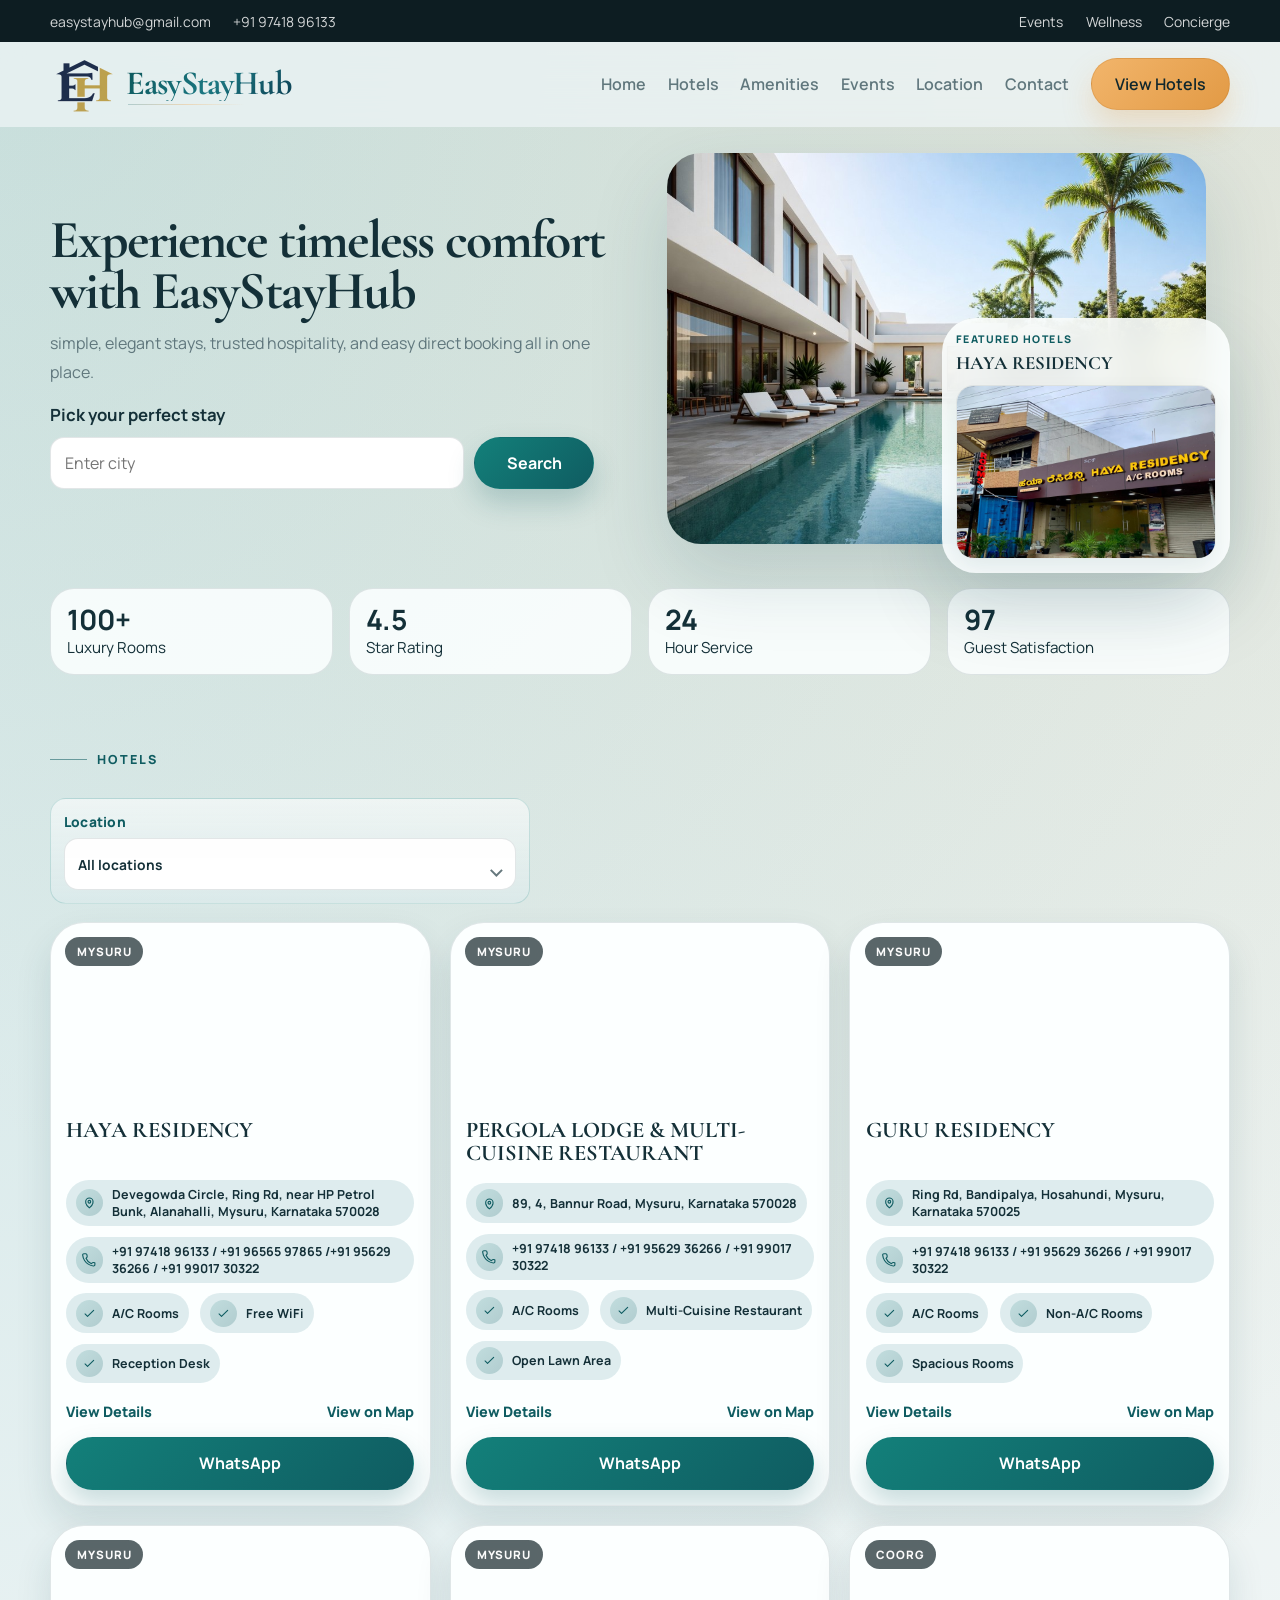
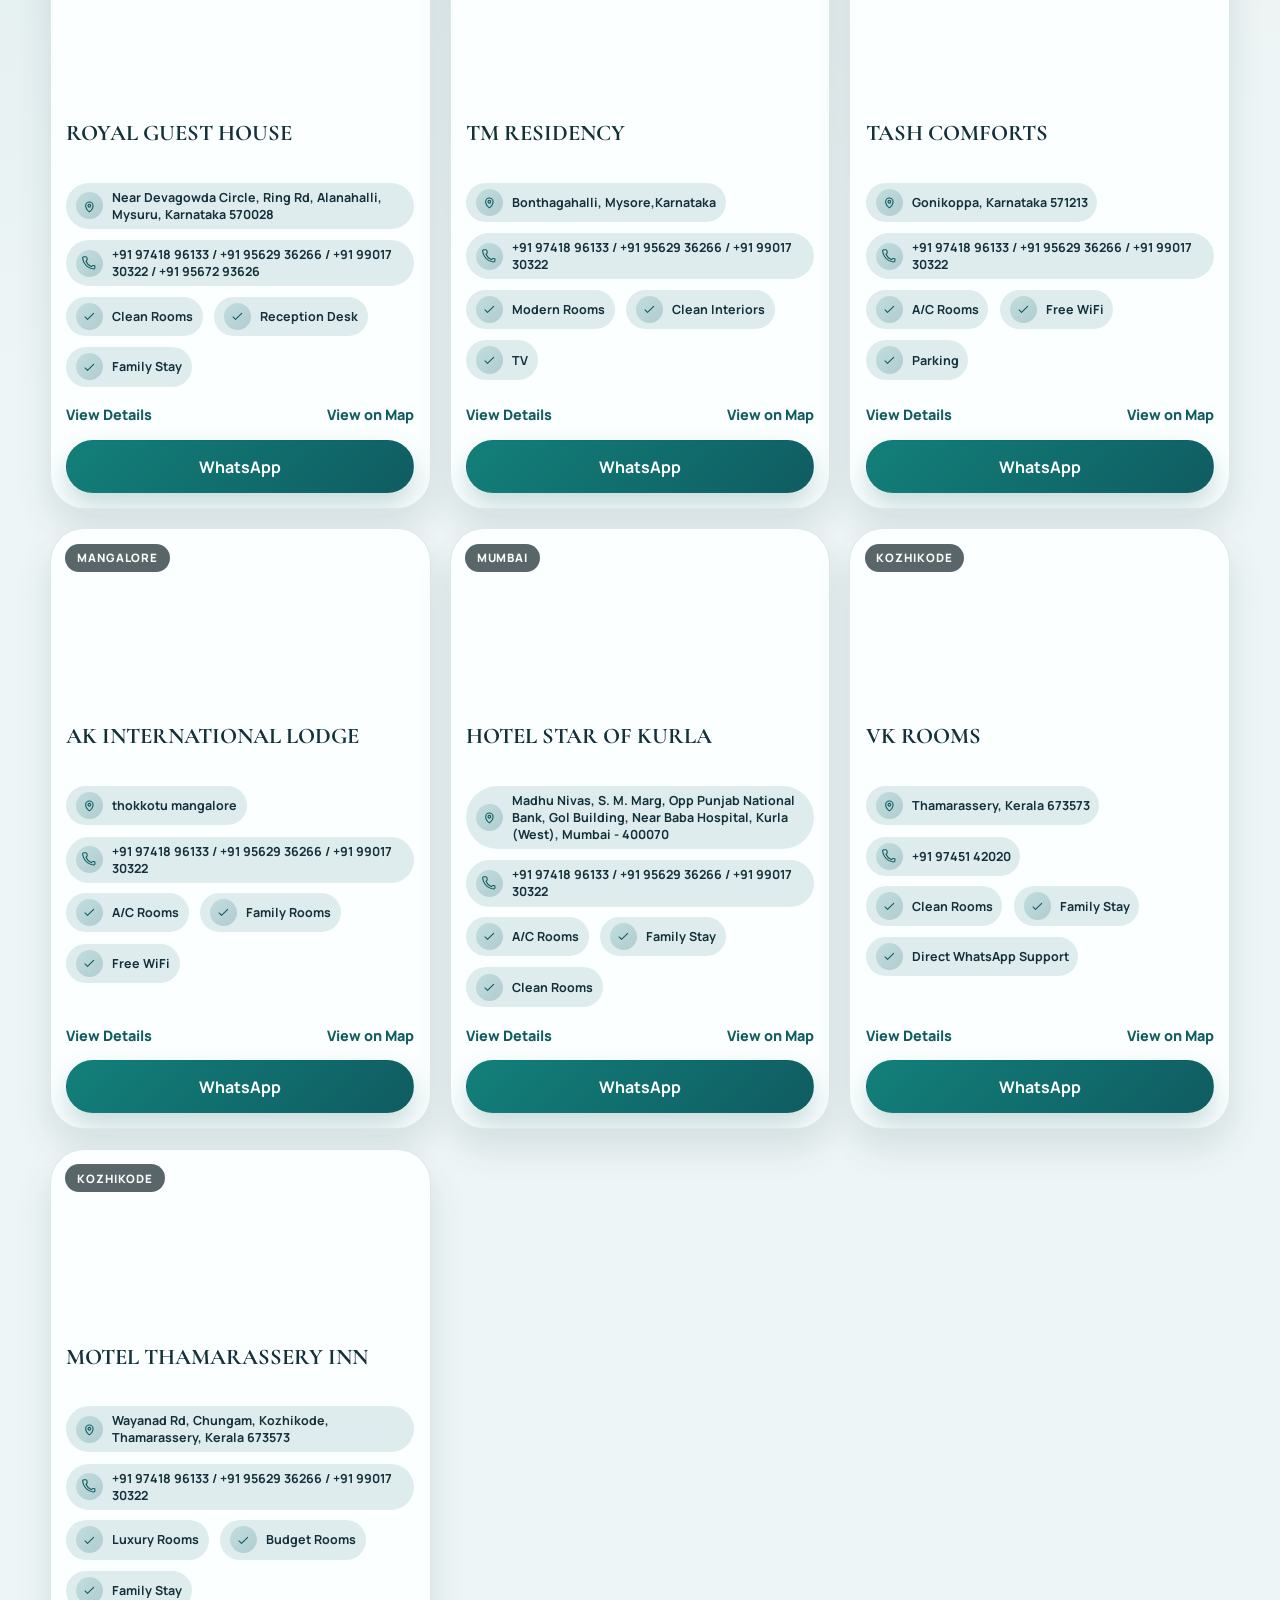
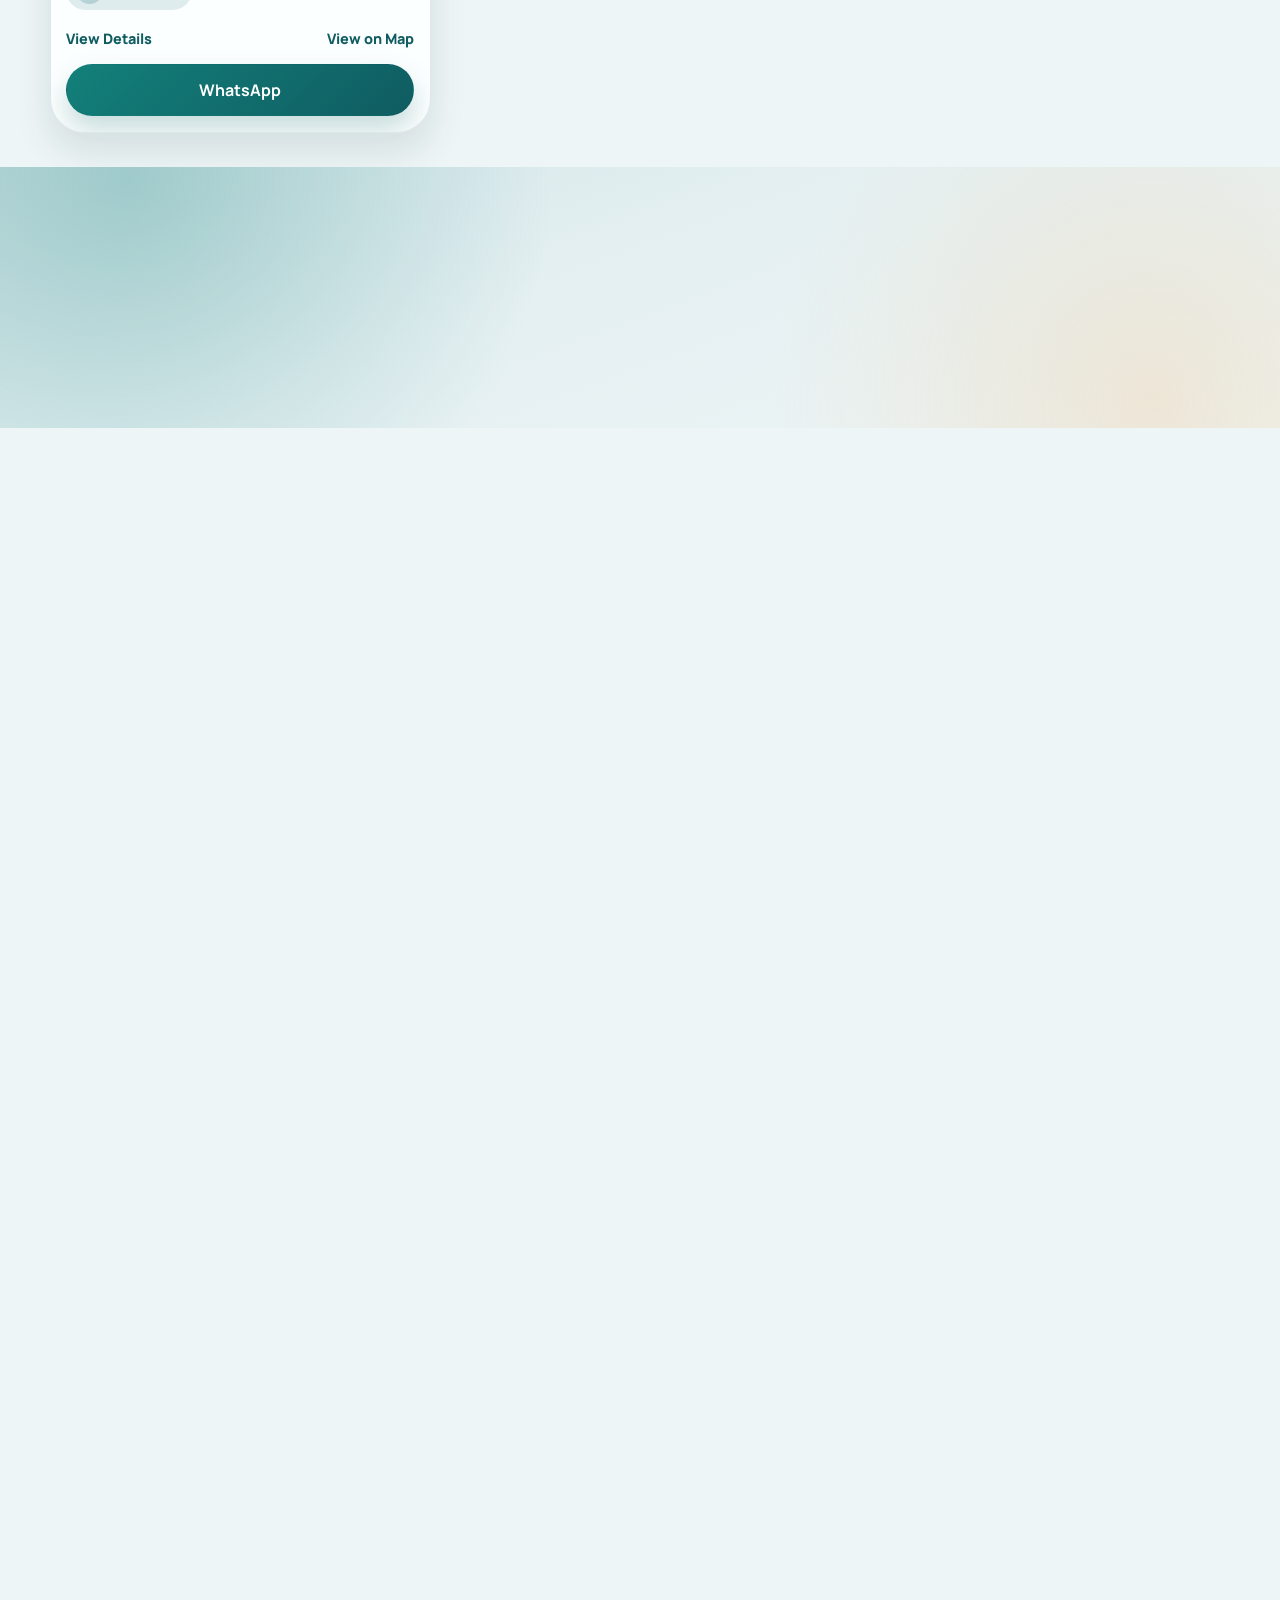
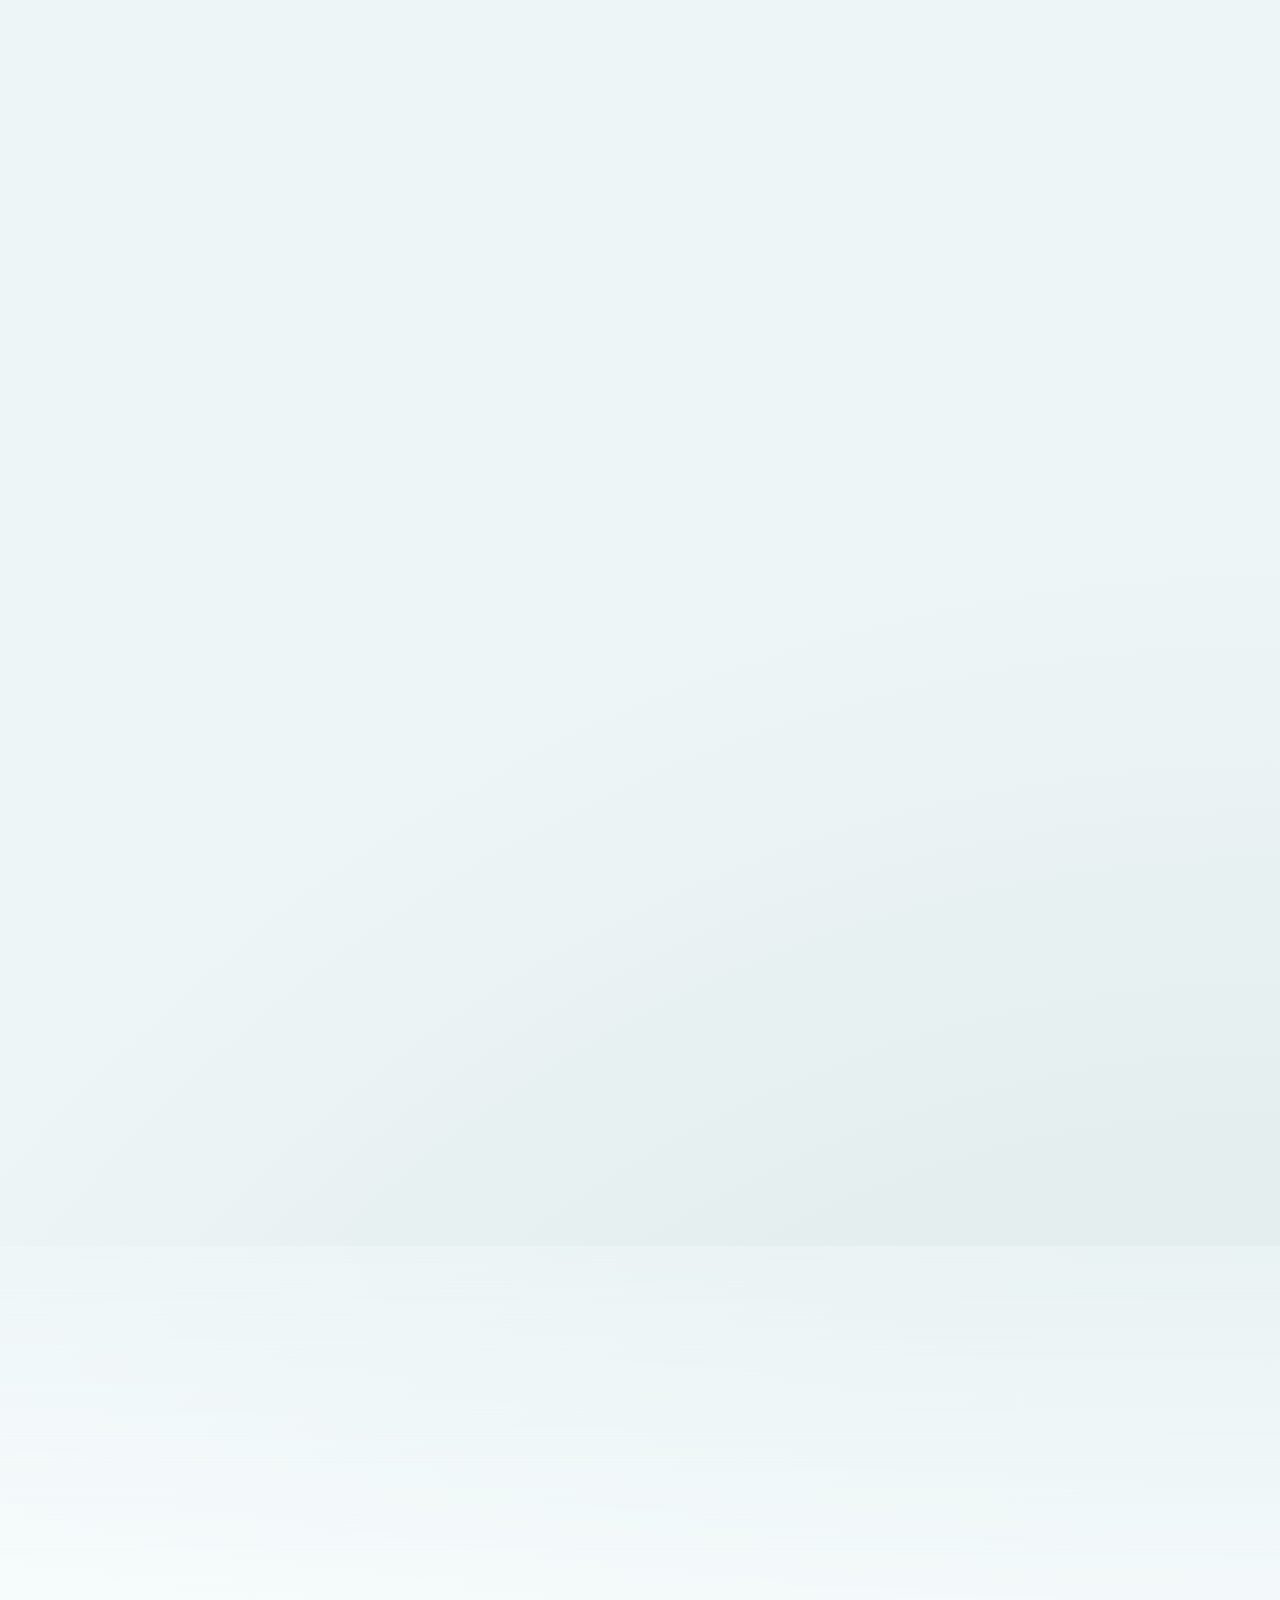
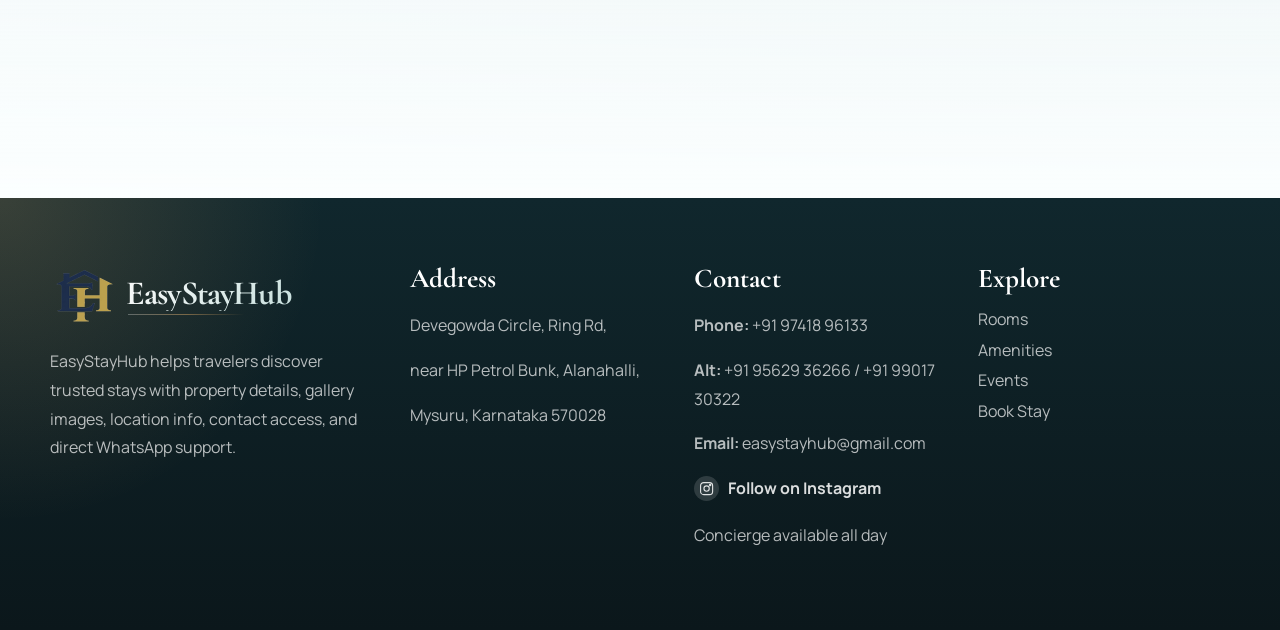
==== commit 64e9c99d: "feat: update favicon links and improve icon references in index.html" ====
--- a/index.html
+++ b/index.html
@@ -30,11 +30,11 @@
     rel="stylesheet"
   >
 
-  <link rel="icon" href="/favicon.ico" sizes="any">
-  <link rel="icon" type="image/png" sizes="32x32" href="https://www.easystayhub.in/assets/branding/logo-32.png">
-  <link rel="icon" type="image/png" sizes="128x128" href="https://www.easystayhub.in/assets/branding/logo-128.png">
+  <link rel="icon" href="/favicon.ico?v=2" sizes="any">
+  <!-- <link rel="icon" type="image/png" sizes="32x32" href="https://www.easystayhub.in/assets/branding/logo-32.png">
+  <link rel="icon" type="image/png" sizes="128x128" href="https://www.easystayhub.in/assets/branding/logo-128.png"> -->
   <link rel="shortcut icon" href="https://www.easystayhub.in/assets/branding/logo-128.png" type="image/png">
-  <link rel="apple-touch-icon" sizes="180x180" href="assets/branding/logo-clean-512.png">
+  <link rel="apple-touch-icon" href="https://www.easystayhub.in/assets/branding/logo-clean-512.png">
   <link rel="stylesheet" href="css/styles.css">
   <!-- Google tag (gtag.js) -->
   <script async src="https://www.googletagmanager.com/gtag/js?id=G-RTJPG3TEYF"></script>
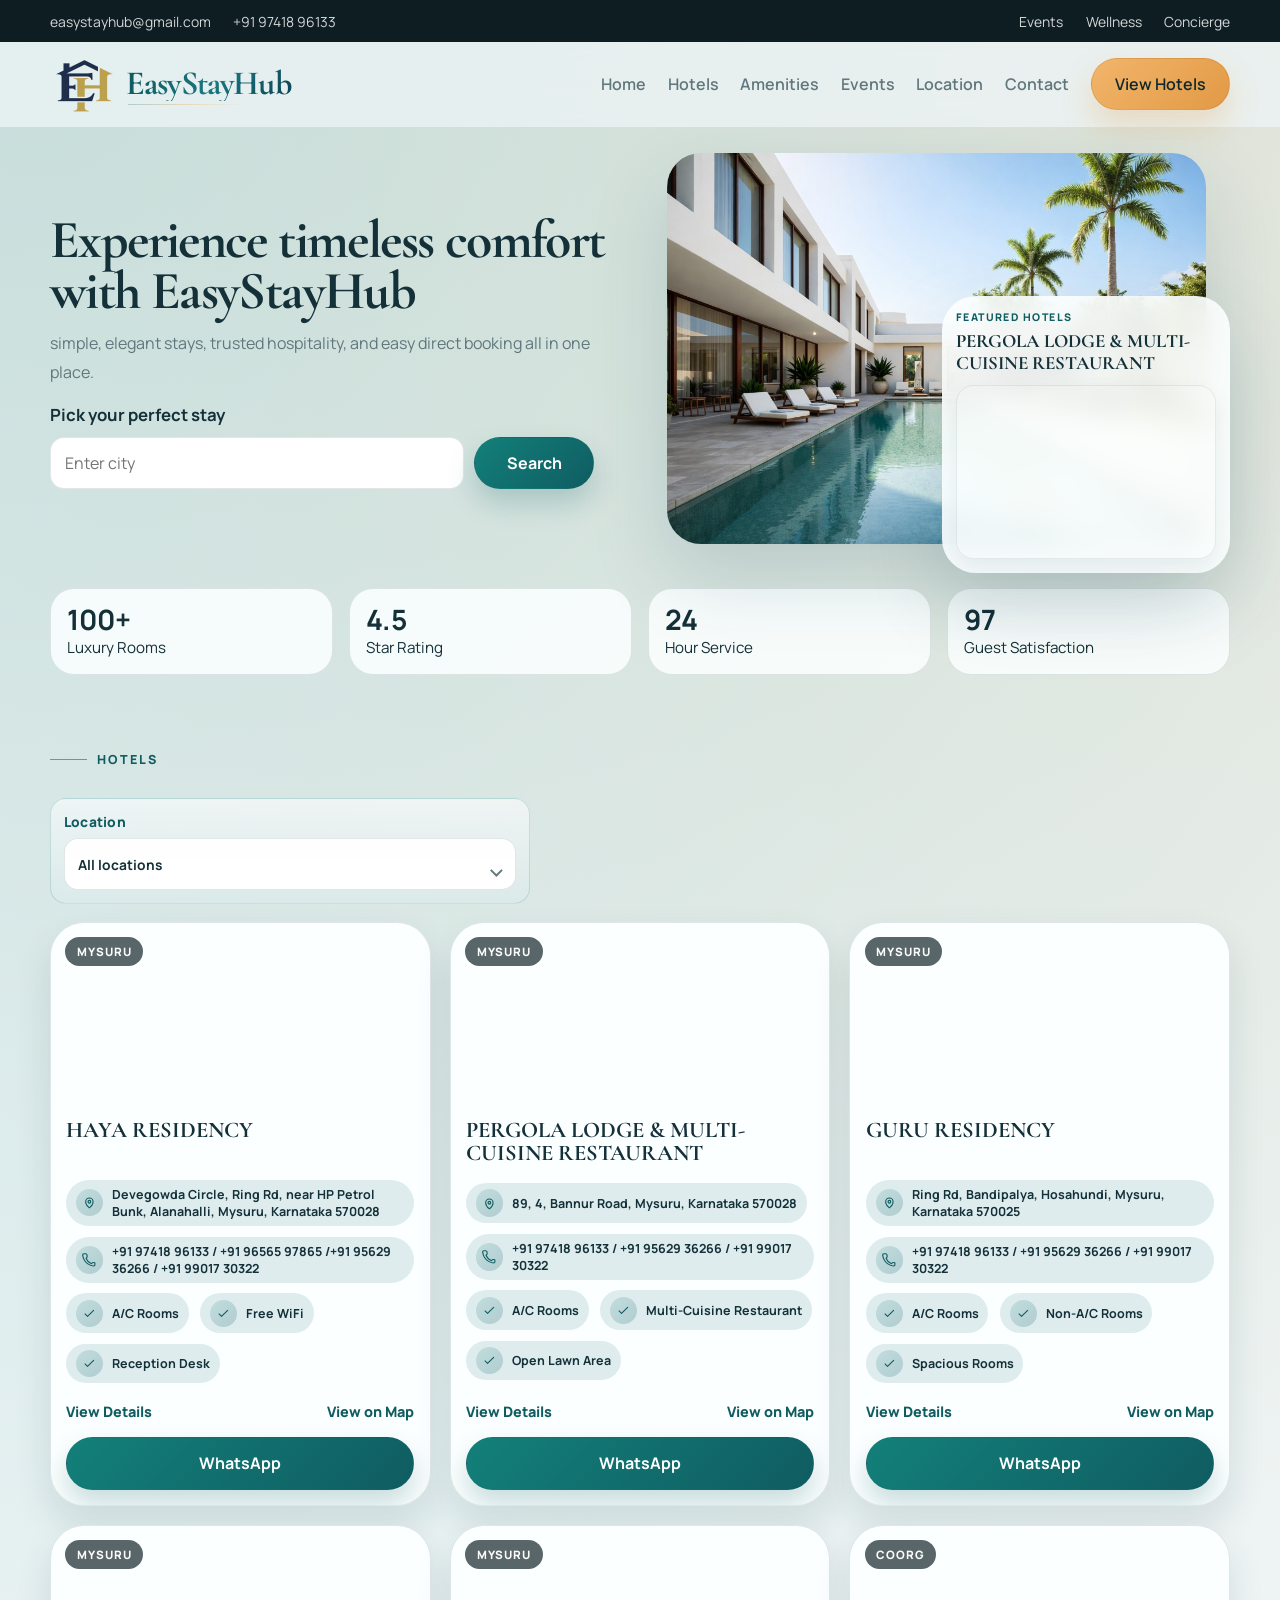
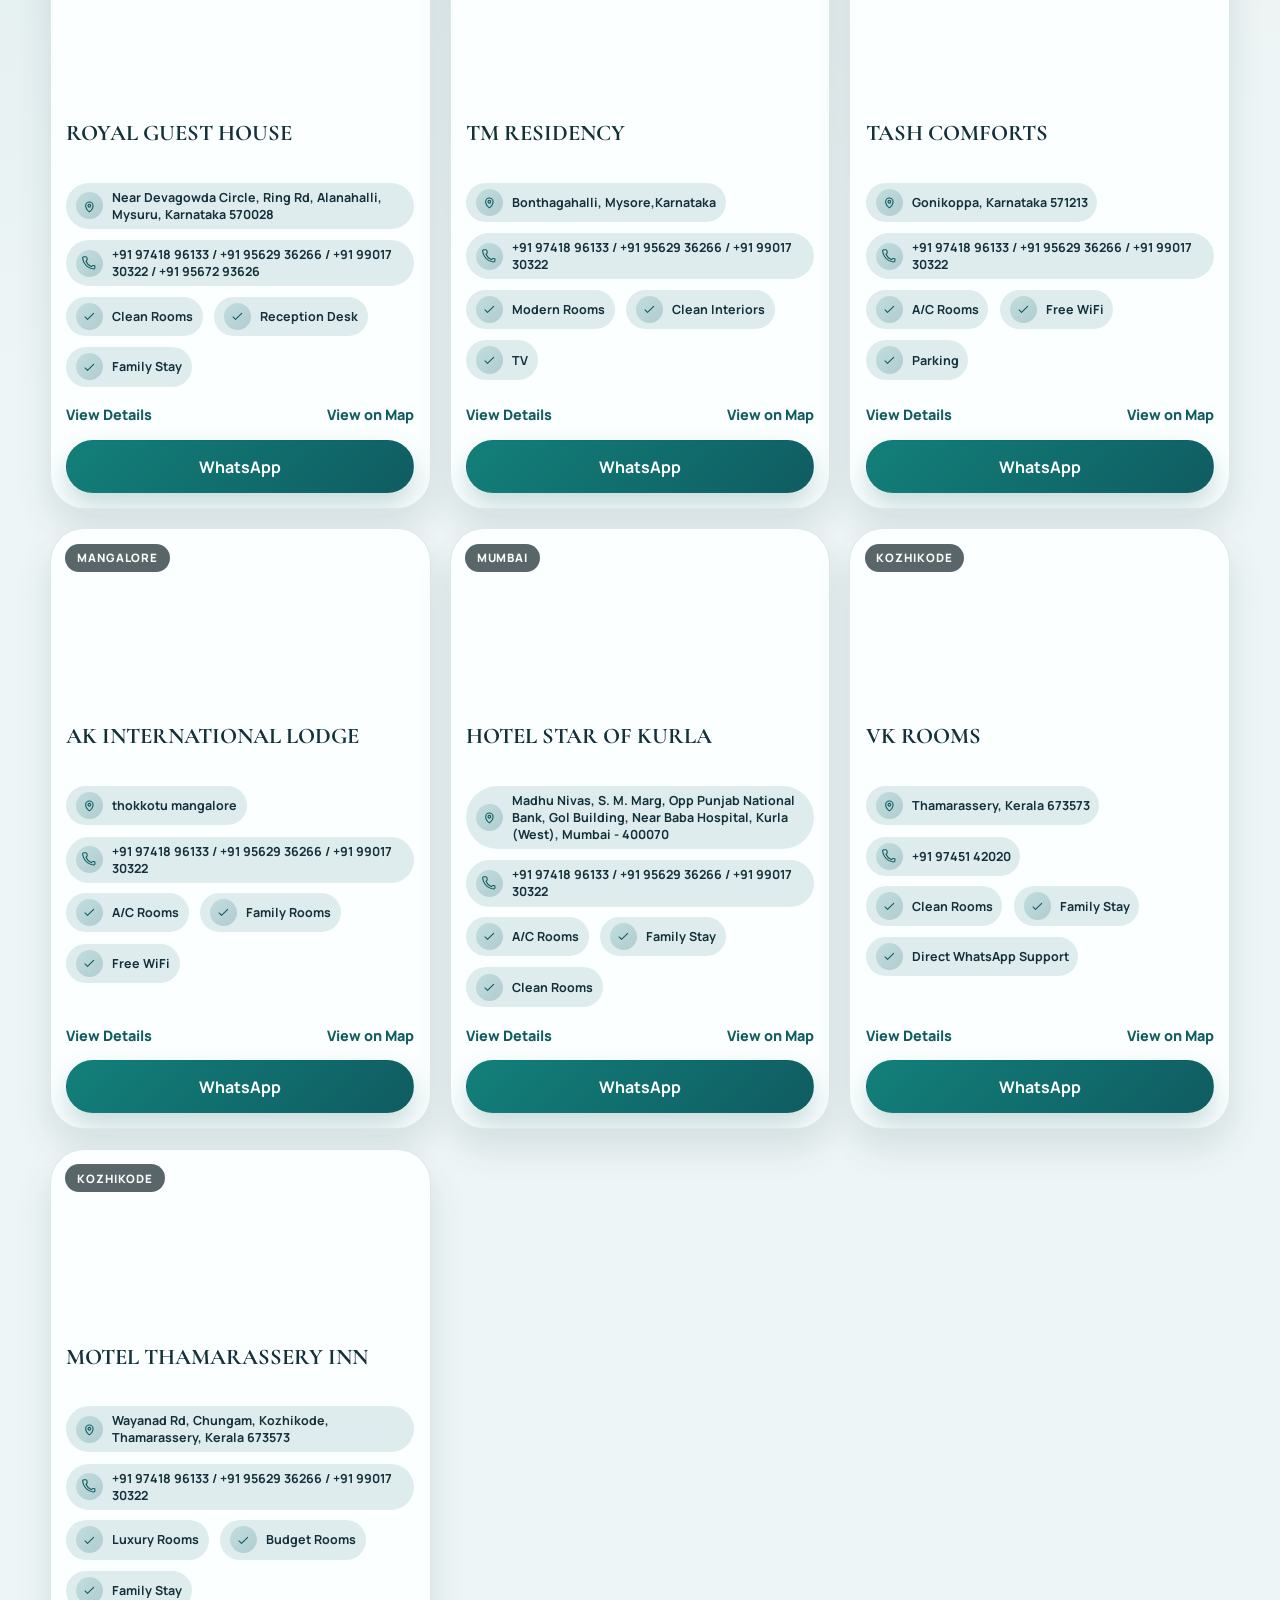
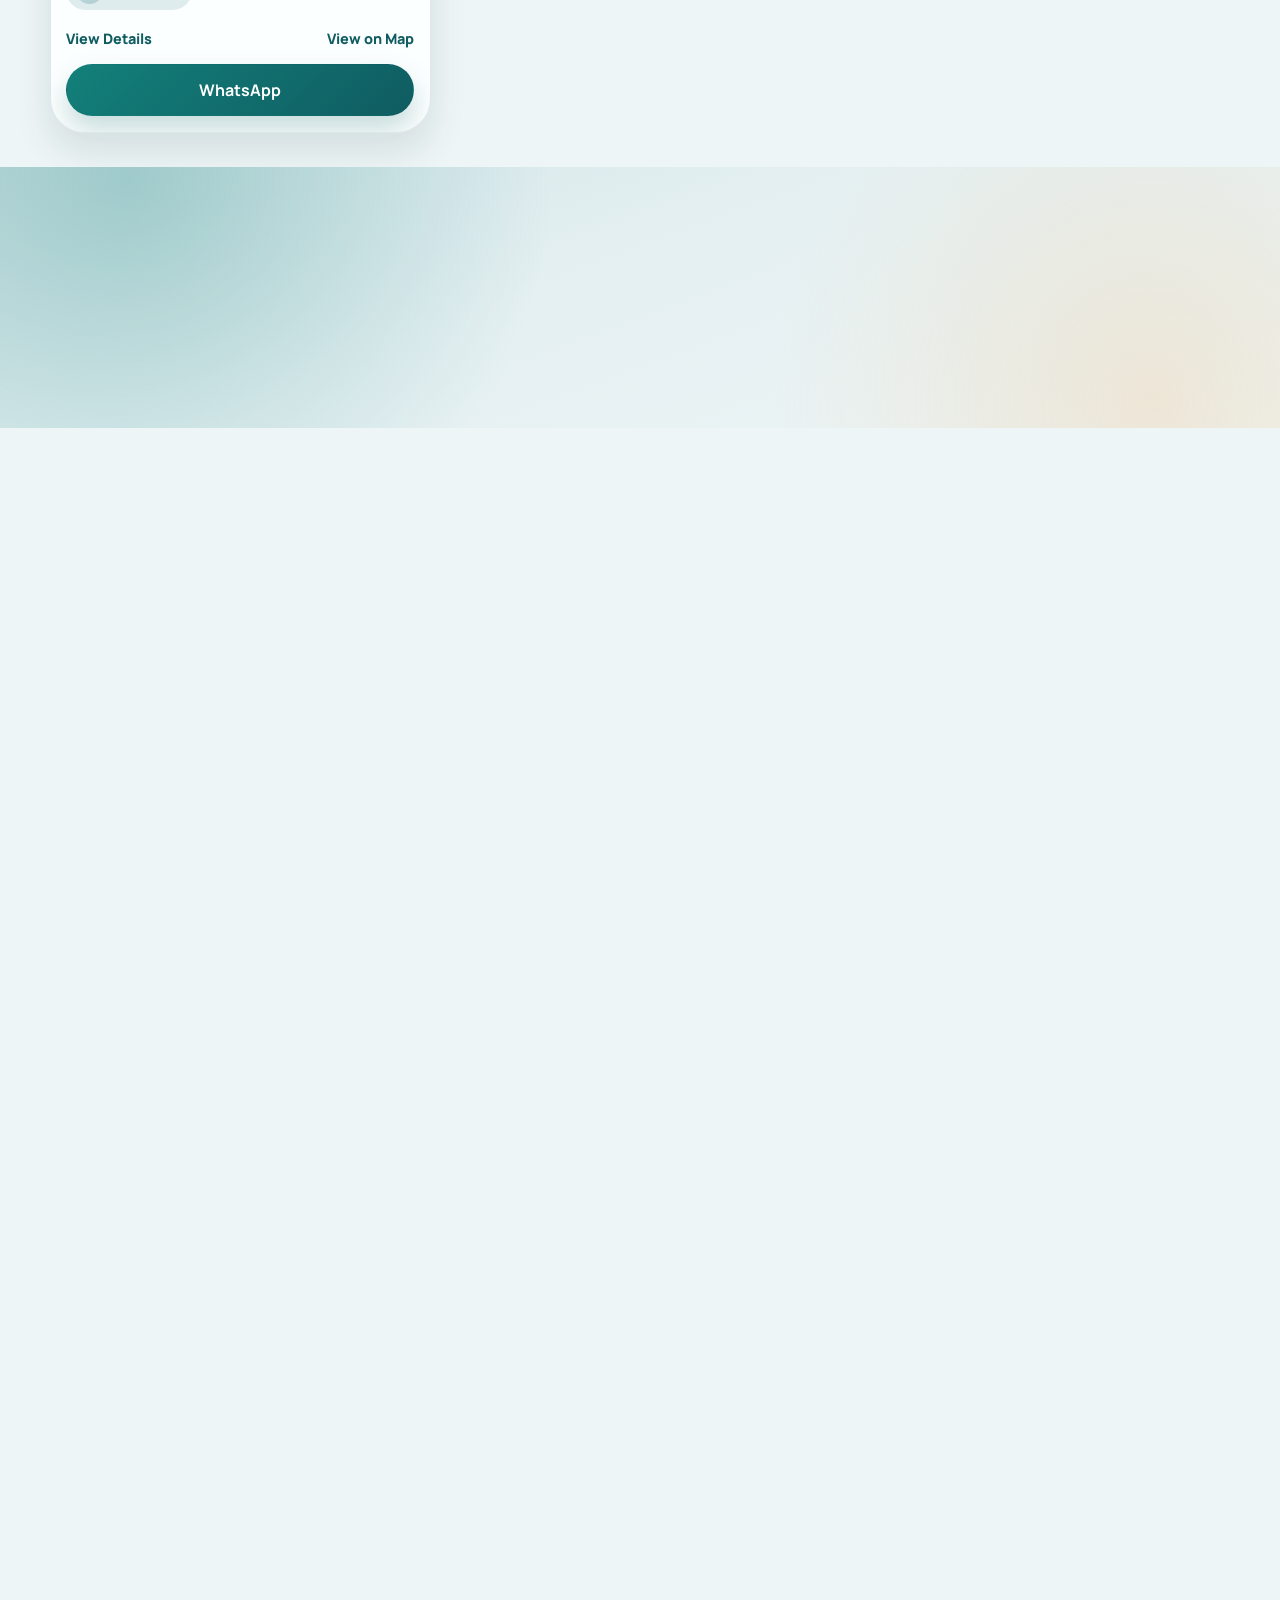
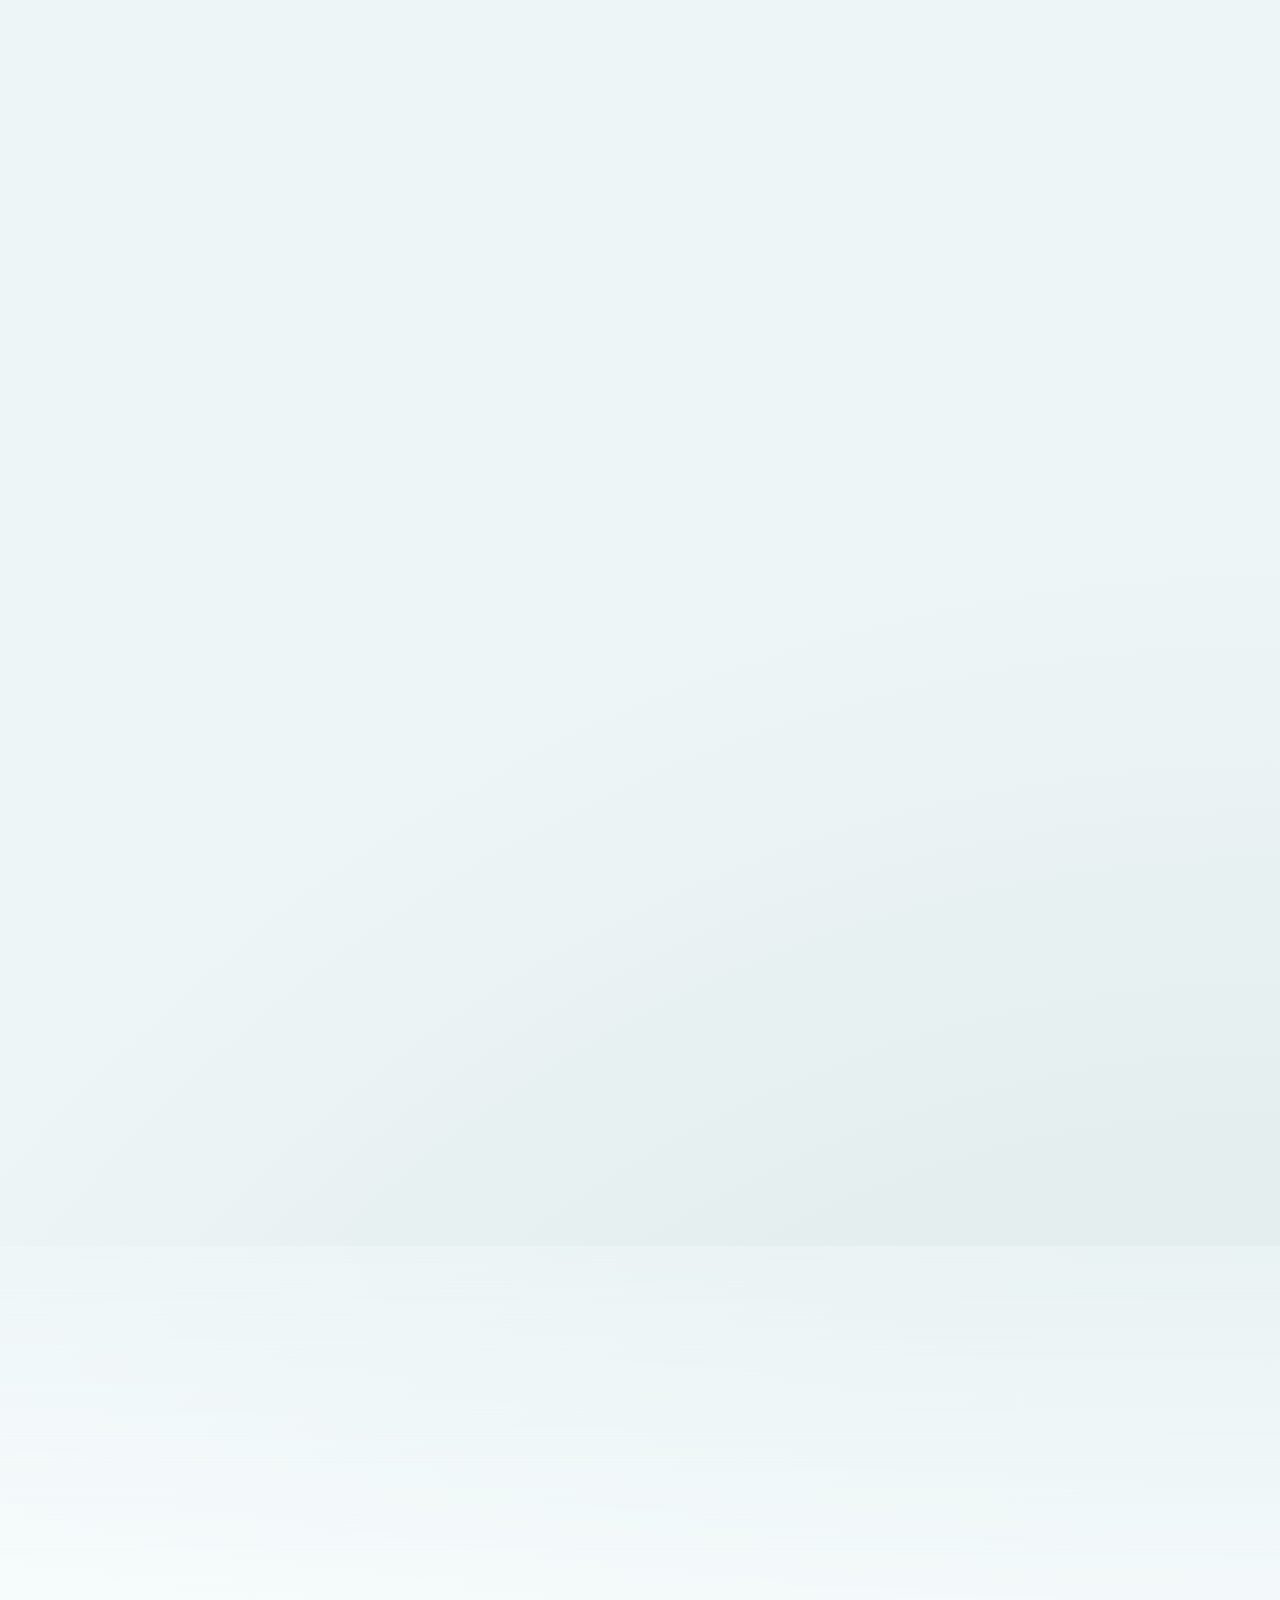
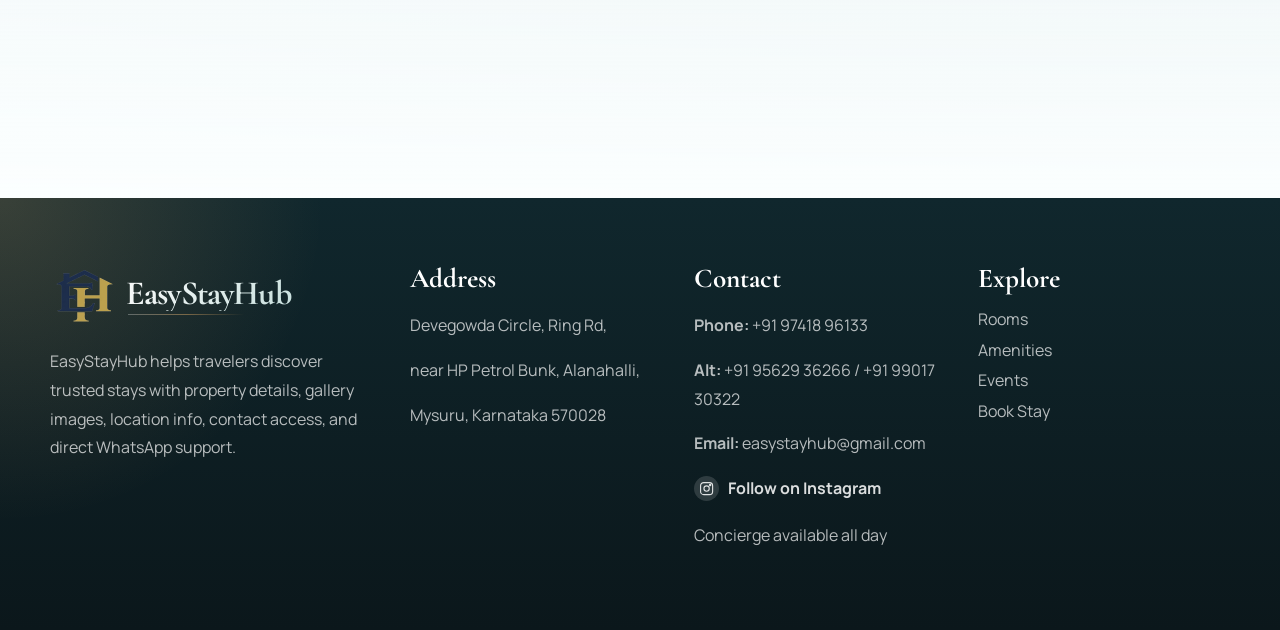
==== commit ef009a35: "feat: update favicon link to version 6 for improved branding" ====
--- a/index.html
+++ b/index.html
@@ -30,7 +30,7 @@
     rel="stylesheet"
   >
 
-  <link rel="icon" href="/favicon.ico?v=2" sizes="any">
+  <link rel="icon" href="/favicon.ico?v=6">
   <!-- <link rel="icon" type="image/png" sizes="32x32" href="https://www.easystayhub.in/assets/branding/logo-32.png">
   <link rel="icon" type="image/png" sizes="128x128" href="https://www.easystayhub.in/assets/branding/logo-128.png"> -->
   <link rel="shortcut icon" href="https://www.easystayhub.in/assets/branding/logo-128.png" type="image/png">
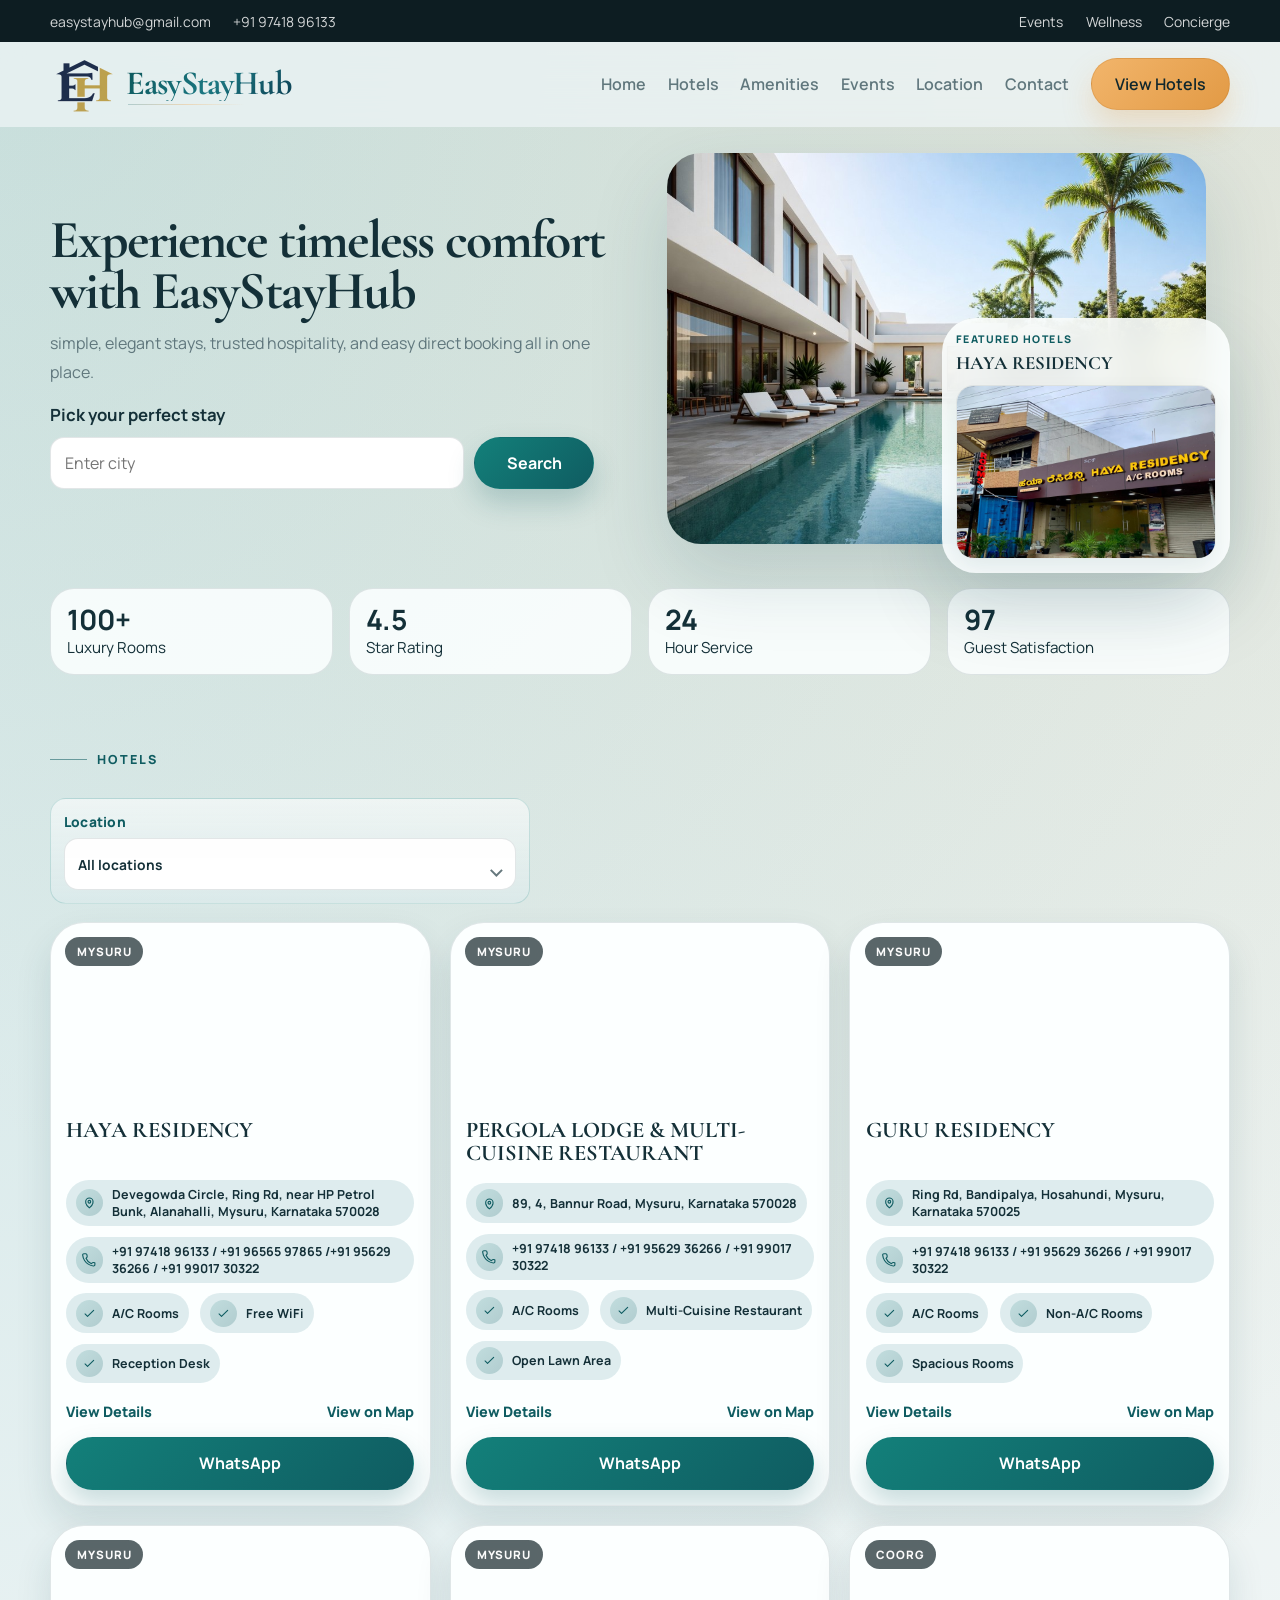
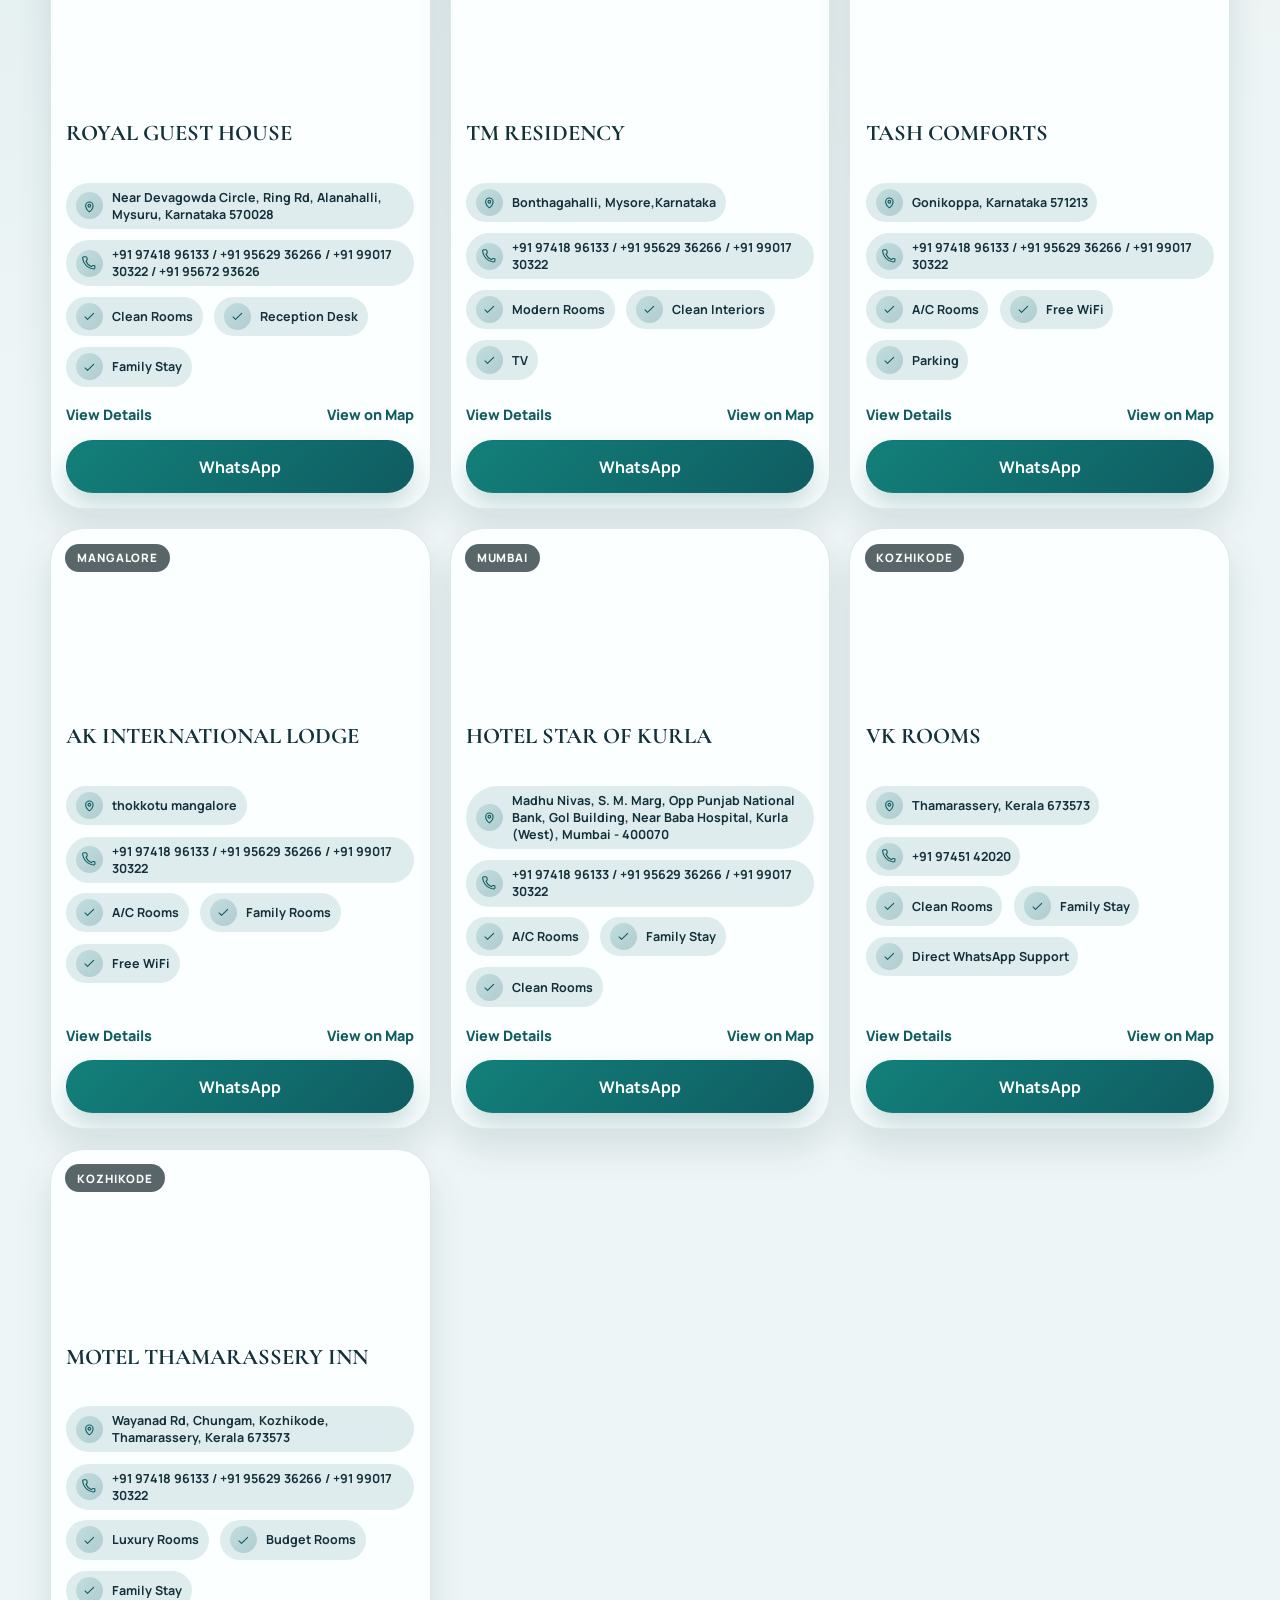
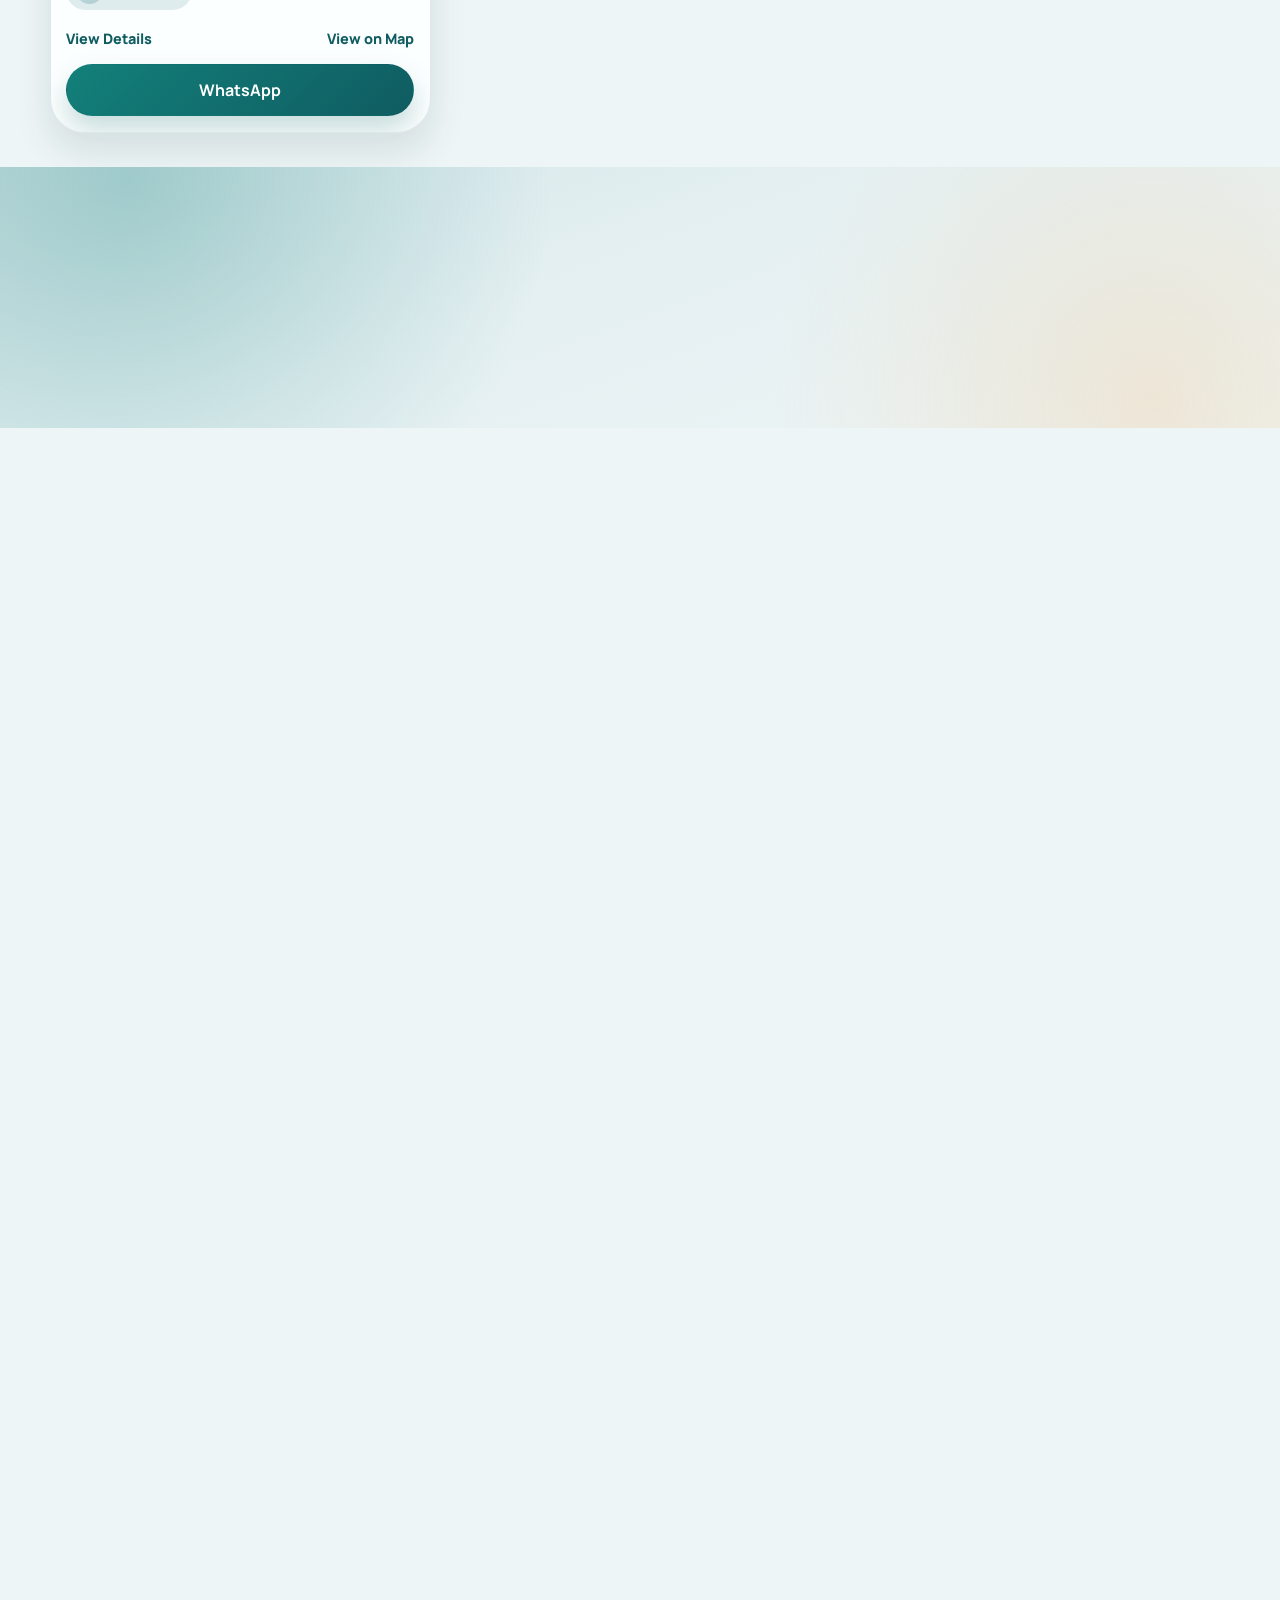
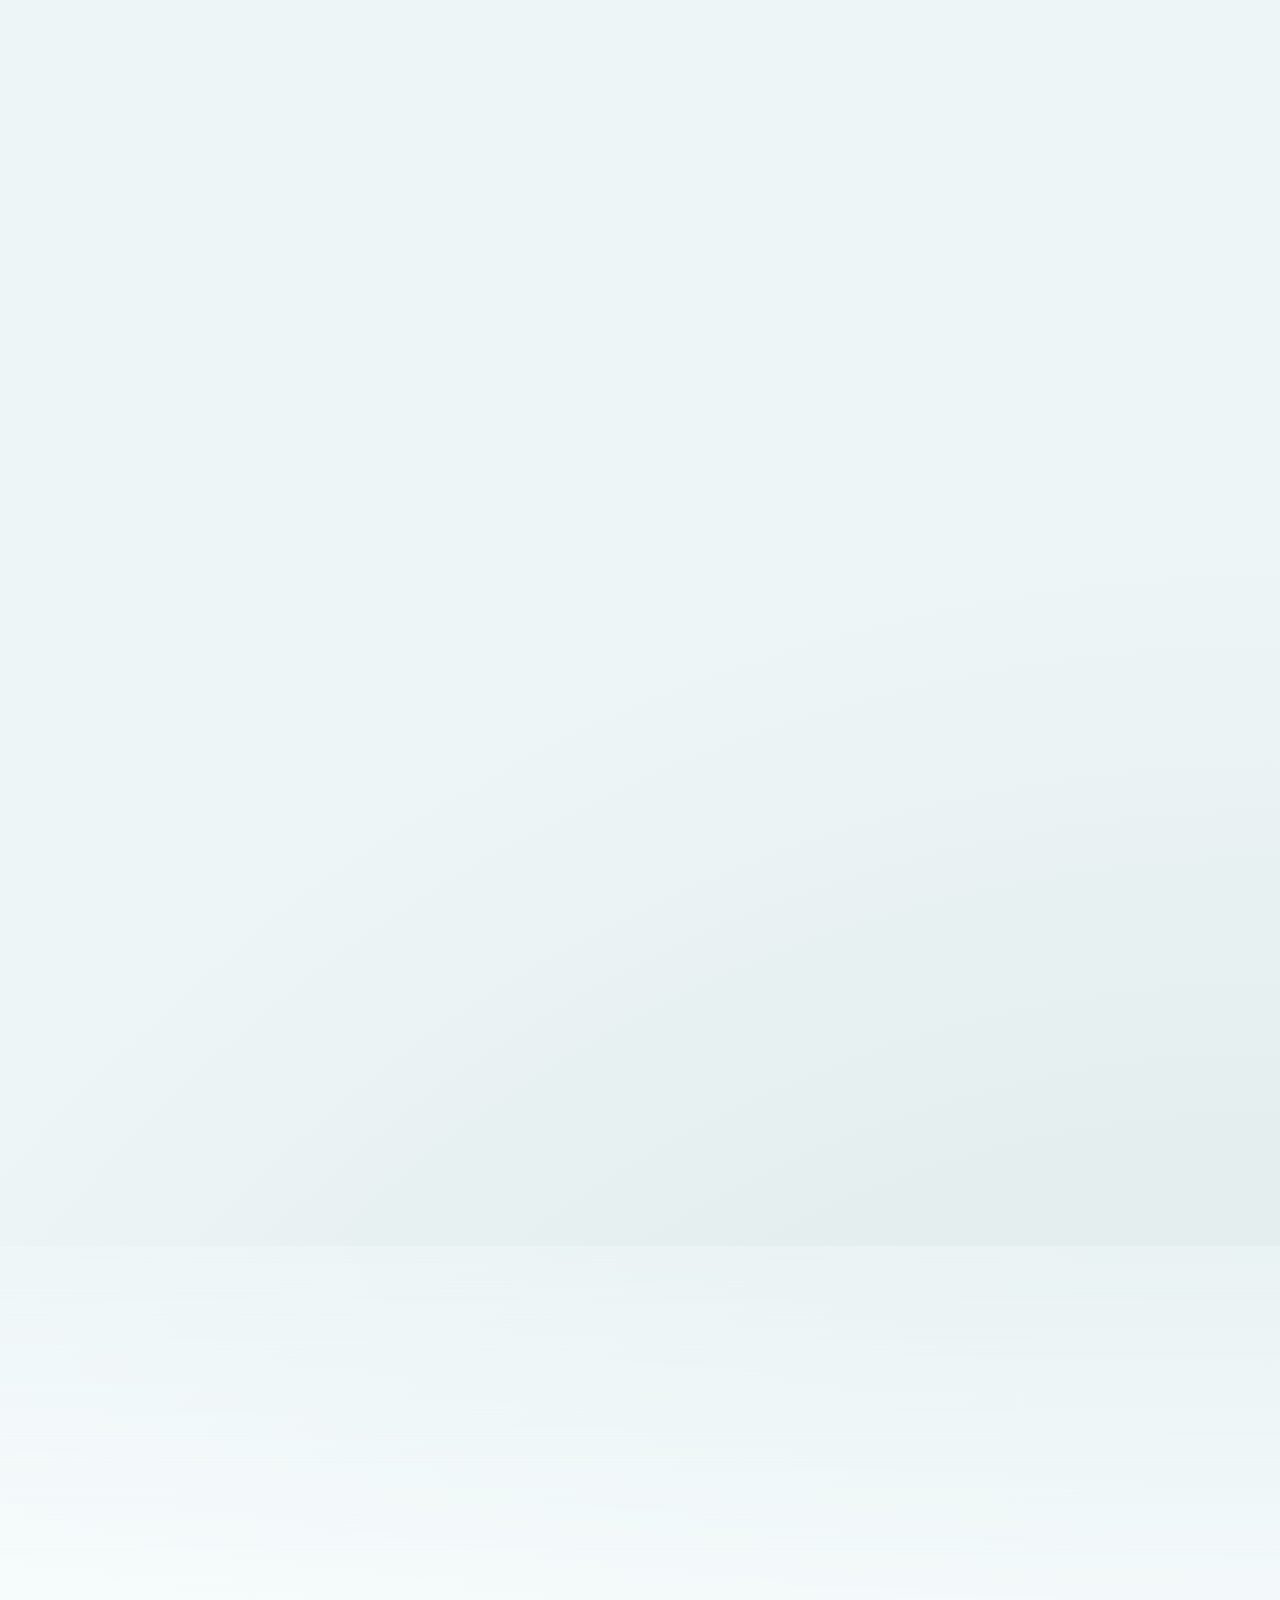
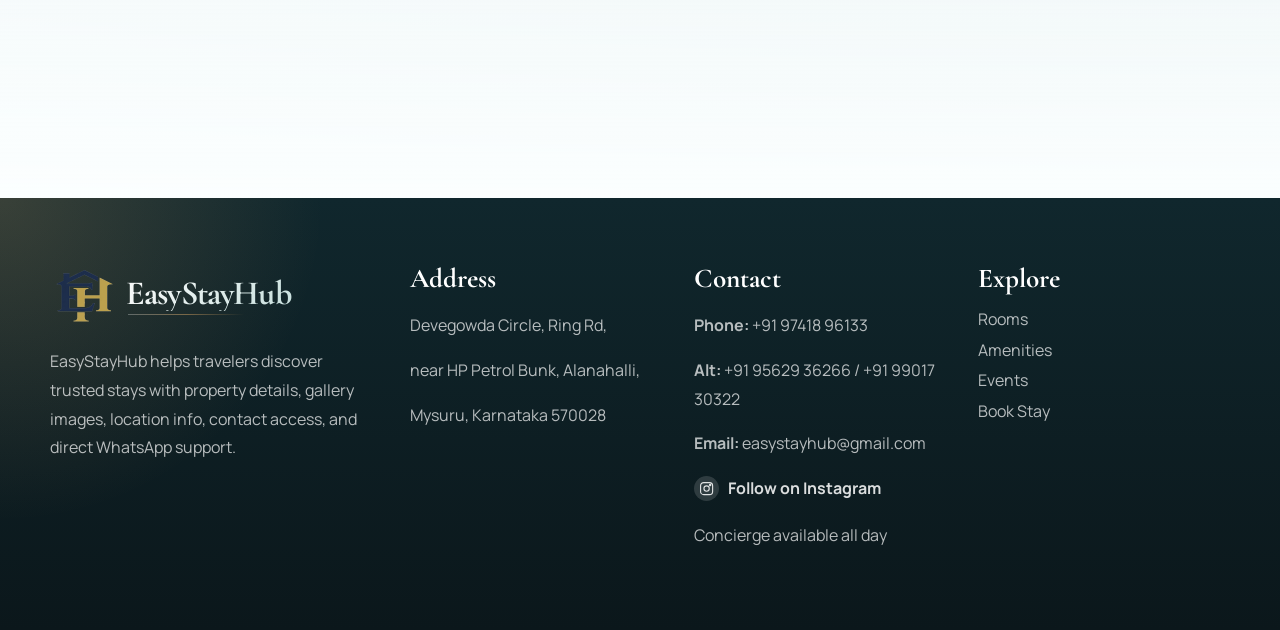
==== commit b59f80a6: "feat: update favicon link to version 10 for improved branding" ====
--- a/index.html
+++ b/index.html
@@ -30,7 +30,7 @@
     rel="stylesheet"
   >
 
-  <link rel="icon" href="/favicon.ico?v=6">
+  <link rel="icon" type="image/x-icon" href="/favicon.ico?v=10">
   <!-- <link rel="icon" type="image/png" sizes="32x32" href="https://www.easystayhub.in/assets/branding/logo-32.png">
   <link rel="icon" type="image/png" sizes="128x128" href="https://www.easystayhub.in/assets/branding/logo-128.png"> -->
   <link rel="shortcut icon" href="https://www.easystayhub.in/assets/branding/logo-128.png" type="image/png">
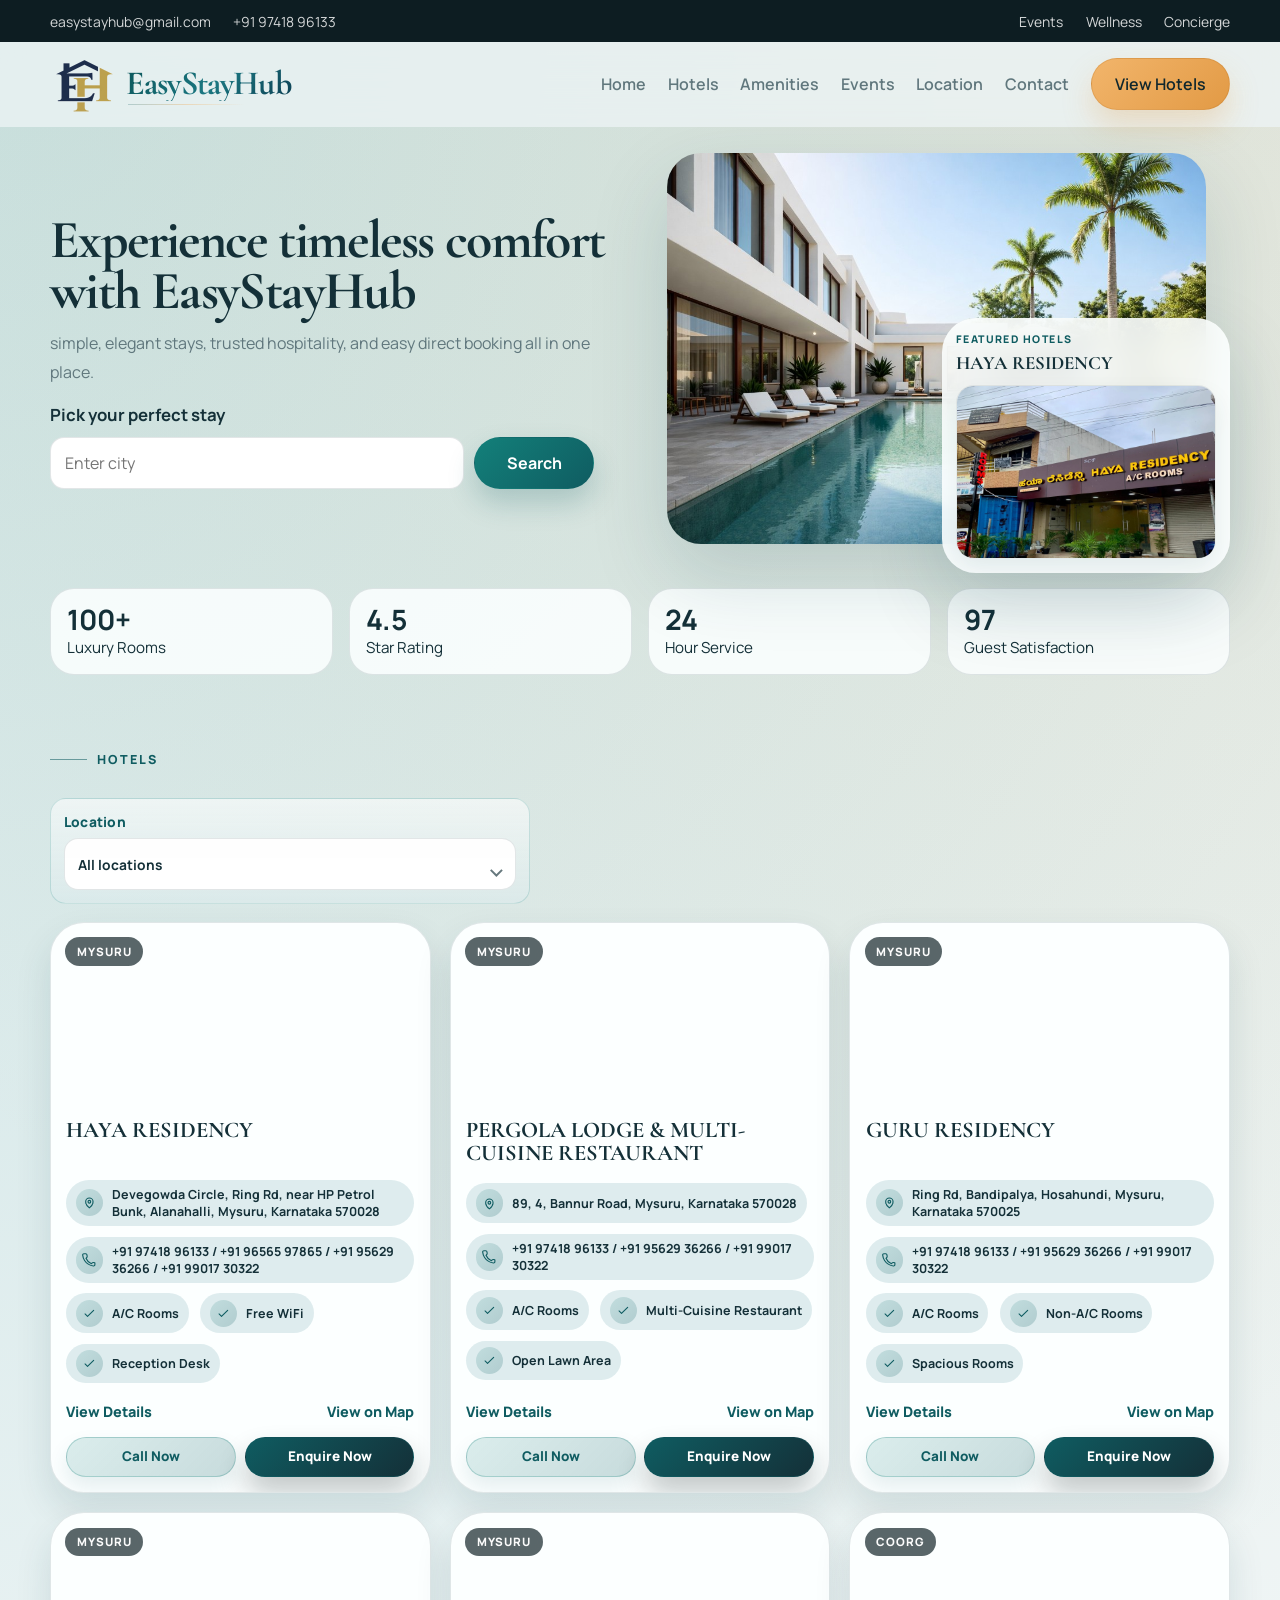
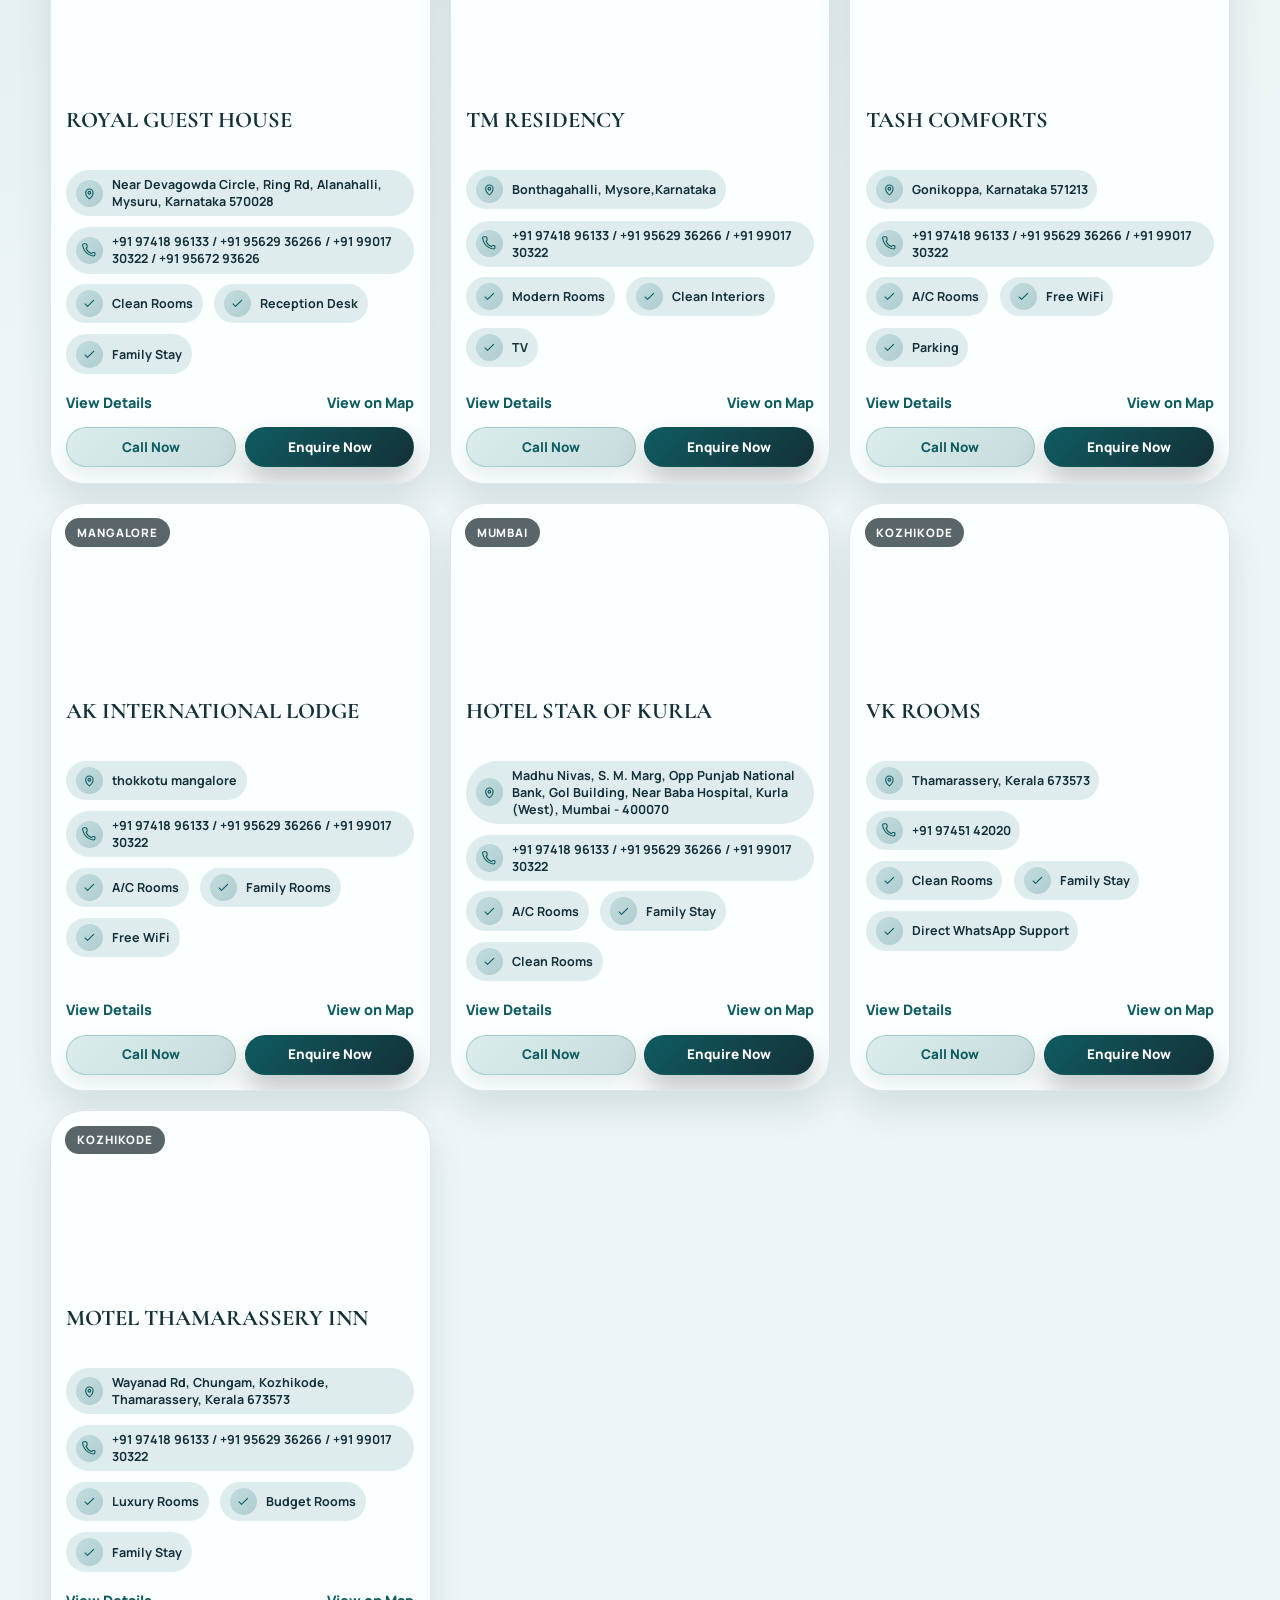
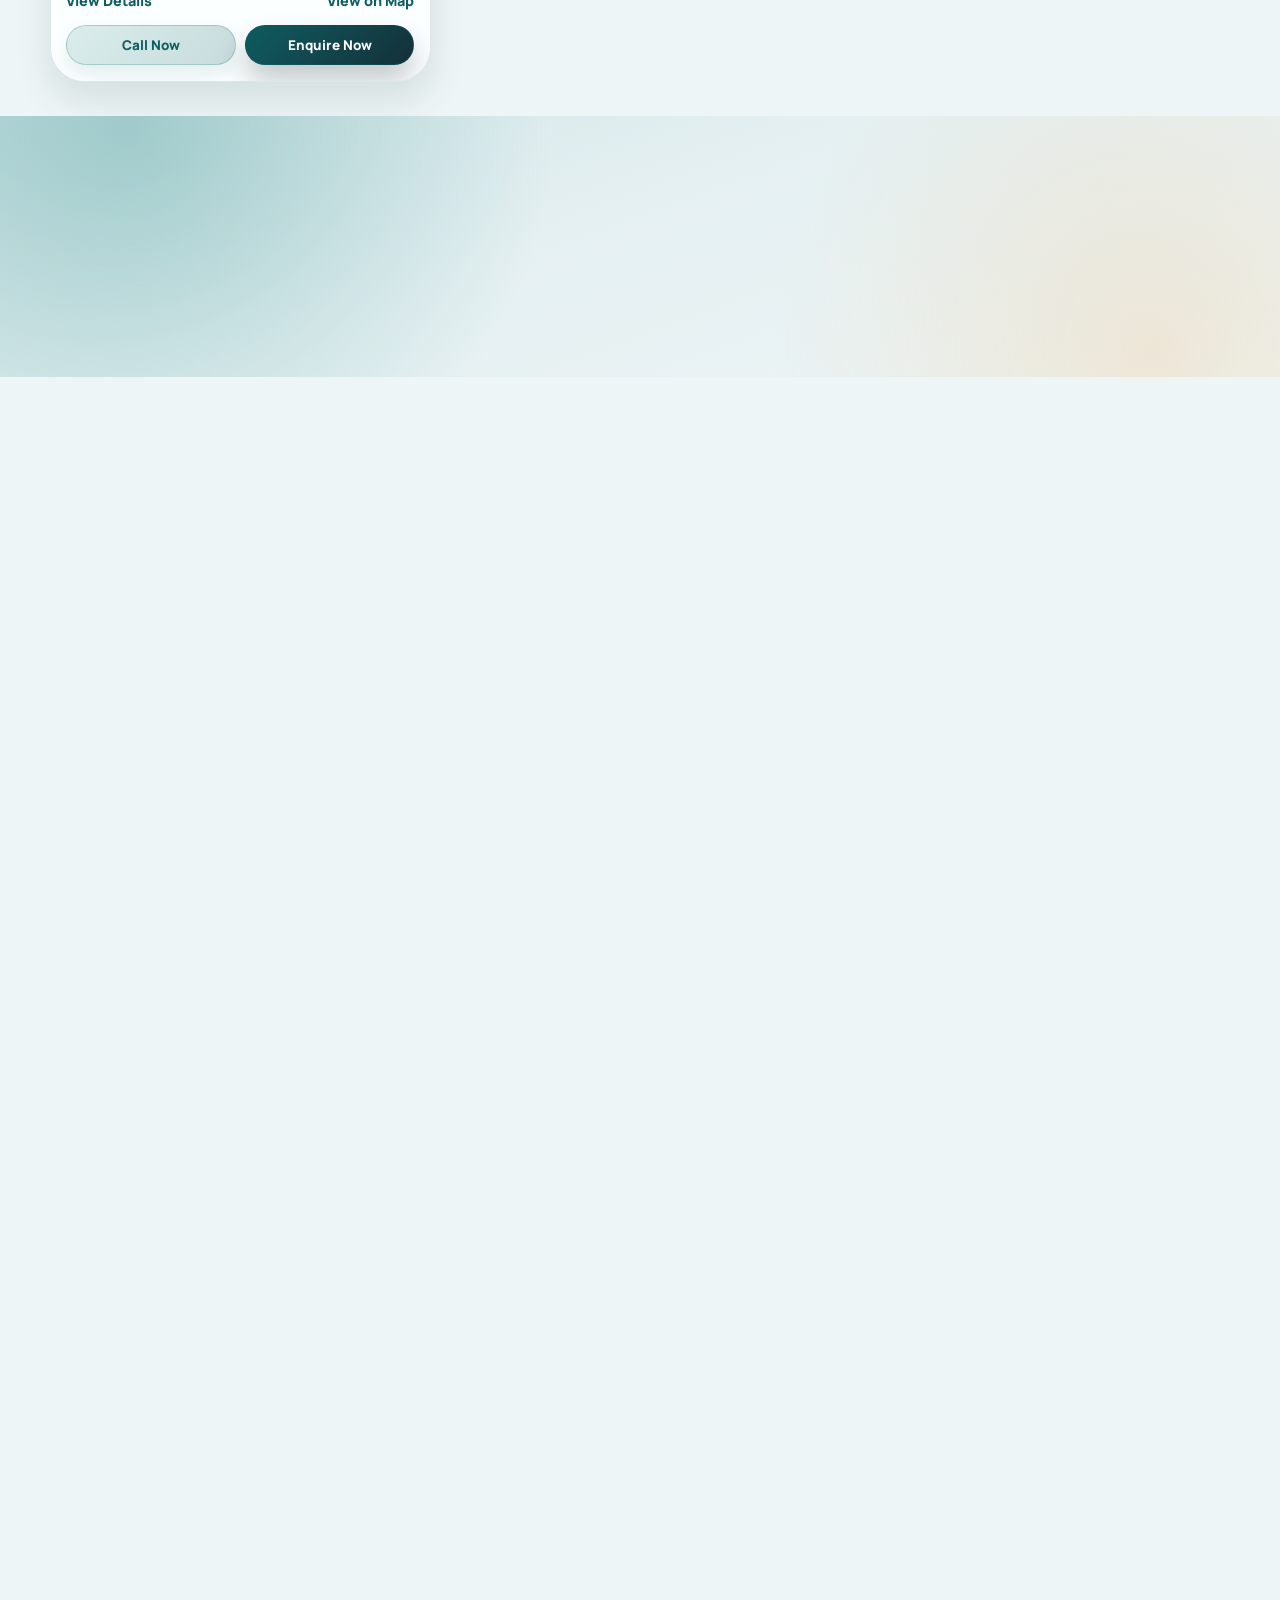
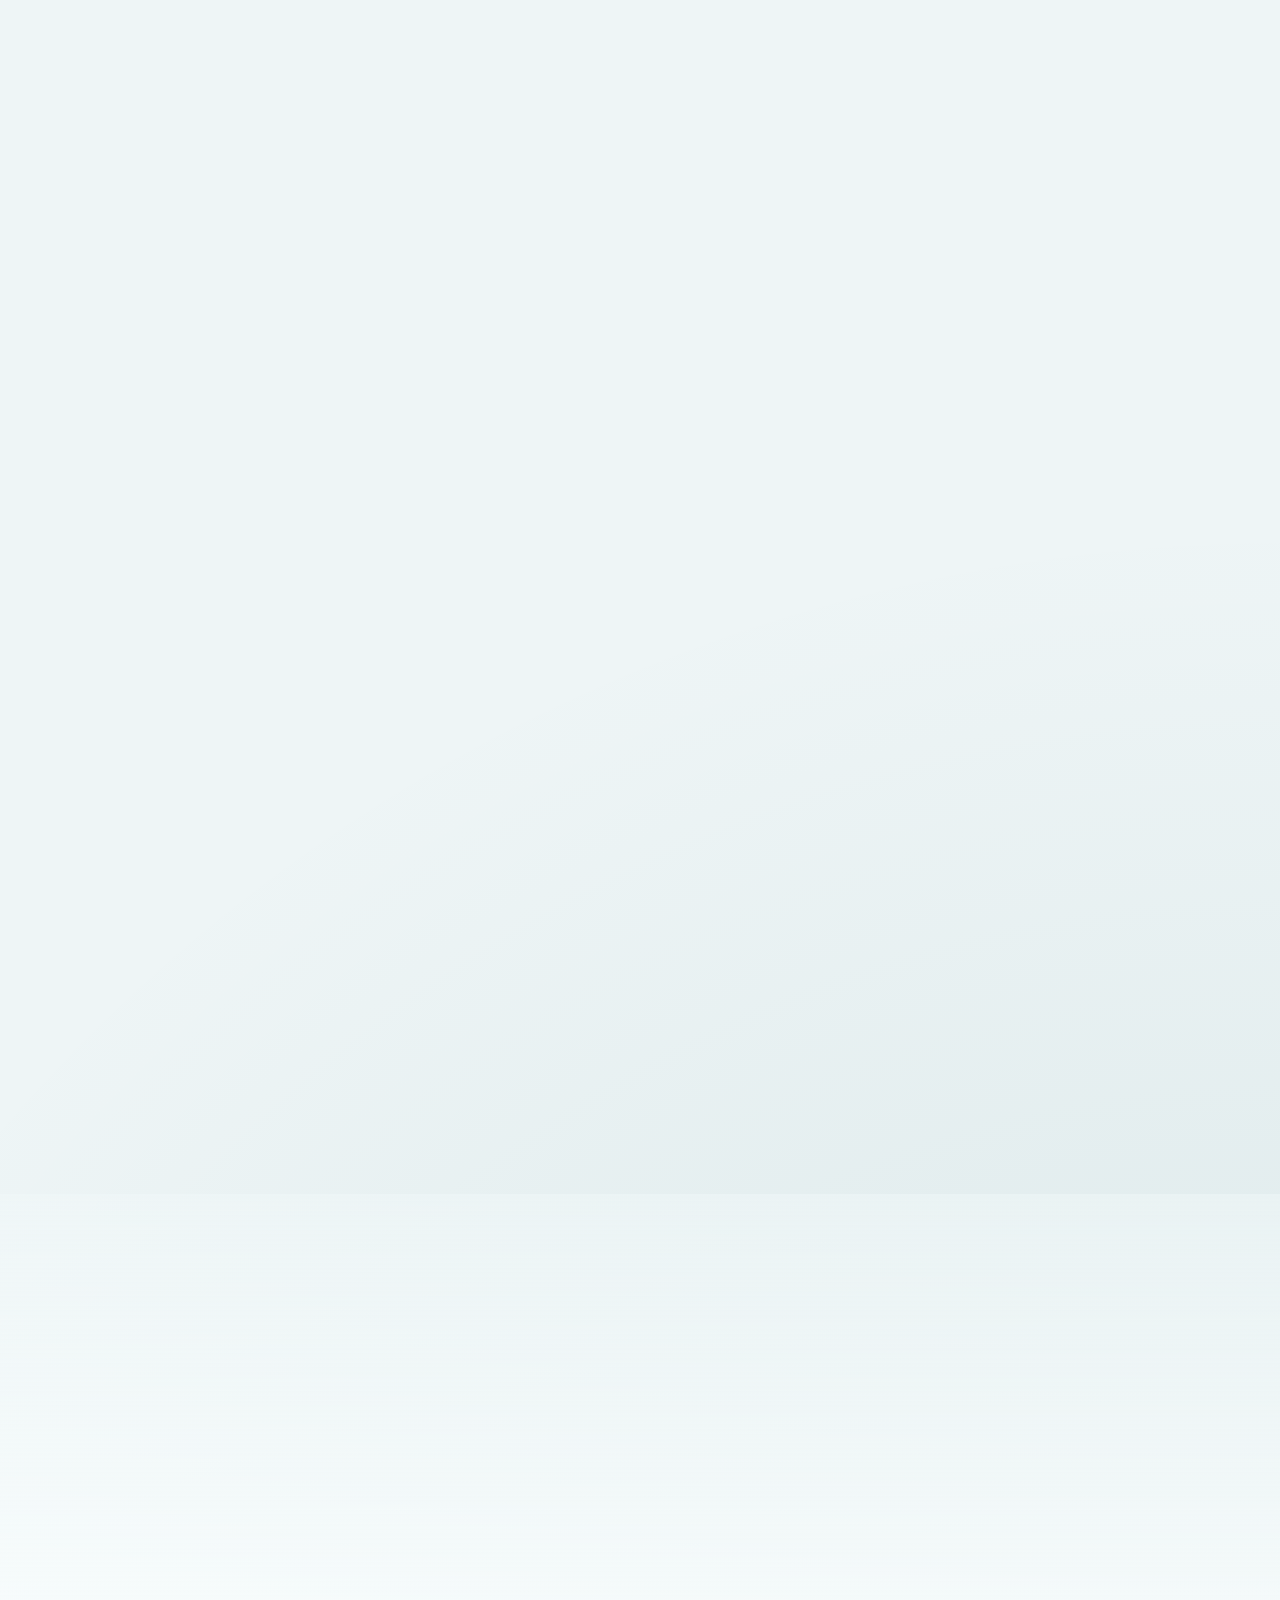
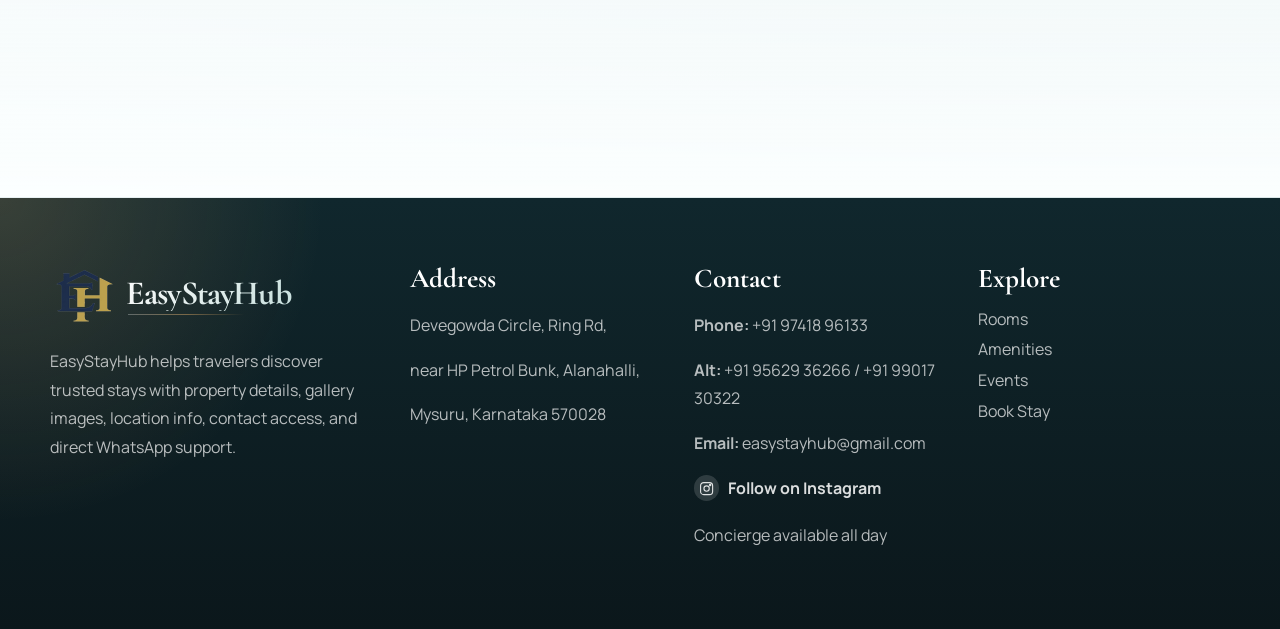
==== commit 62a4a1a9: "feat: enhance hotel details and index pages with improved image alt text and SEO optimizations" ====
--- a/index.html
+++ b/index.html
@@ -3,10 +3,10 @@
 <head>
   <meta charset="UTF-8">
   <meta name="viewport" content="width=device-width, initial-scale=1.0">
-  <title>EasyStayHub | Hotels in Mysore with Direct WhatsApp Booking</title>
+  <title>Best Hotels in Mysore | Book Direct via WhatsApp | EasyStayHub</title>
   <meta
     name="description"
-    content="Discover trusted hotels in Mysore with amenities, event-friendly stays, and direct WhatsApp booking support. Compare properties and contact hotel teams instantly."
+    content="Find trusted hotels in Mysore with AC rooms, family stays, event-friendly accommodation, and direct WhatsApp booking. Compare hotels and contact them instantly."
   >
   <meta name="robots" content="index, follow, max-image-preview:large">
   <meta name="theme-color" content="#13807a">
@@ -14,27 +14,26 @@
 
   <meta property="og:type" content="website">
   <meta property="og:site_name" content="EasyStayHub">
-  <meta property="og:title" content="EasyStayHub | Hotels in Mysore with Direct WhatsApp Booking">
-  <meta property="og:description" content="Find top stays in Mysore, check amenities, and connect directly over WhatsApp for faster hotel enquiries and bookings.">
+  <meta property="og:title" content="Best Hotels in Mysore | Book Direct via WhatsApp | EasyStayHub">
+  <meta property="og:description" content="Find trusted hotels in Mysore with AC rooms, family stays, event-friendly accommodation, and direct WhatsApp booking. Compare hotels and contact them instantly.">
   <meta property="og:url" content="https://www.easystayhub.in/">
   <meta property="og:image" content="https://www.easystayhub.in/assets/images/home-hero-poolside.png">
 
   <meta name="twitter:card" content="summary_large_image">
-  <meta name="twitter:title" content="EasyStayHub | Hotels in Mysore with Direct WhatsApp Booking">
-  <meta name="twitter:description" content="Explore Mysore hotels and enquire instantly on WhatsApp.">
+  <meta name="twitter:title" content="Best Hotels in Mysore | Book Direct via WhatsApp | EasyStayHub">
+  <meta name="twitter:description" content="Find trusted hotels in Mysore with AC rooms, family stays, event-friendly accommodation, and direct WhatsApp booking.">
   <meta name="twitter:image" content="https://www.easystayhub.in/assets/images/home-hero-poolside.png">
   <link rel="preconnect" href="https://fonts.googleapis.com">
   <link rel="preconnect" href="https://fonts.gstatic.com" crossorigin>
   <link
-    href="https://fonts.googleapis.com/css2?family=Cormorant+Garamond:wght@500;600;700&family=Manrope:wght@400;500;600;700;800&display=swap"
+    href="https://fonts.googleapis.com/css2?family=Cormorant+Garamond:wght@500;600;700&family=Manrope:wght@400;500;600;700;800&display=optional"
     rel="stylesheet"
   >
 
-  <link rel="icon" type="image/x-icon" href="/favicon.ico?v=10">
-  <!-- <link rel="icon" type="image/png" sizes="32x32" href="https://www.easystayhub.in/assets/branding/logo-32.png">
-  <link rel="icon" type="image/png" sizes="128x128" href="https://www.easystayhub.in/assets/branding/logo-128.png"> -->
-  <link rel="shortcut icon" href="https://www.easystayhub.in/assets/branding/logo-128.png" type="image/png">
-  <link rel="apple-touch-icon" href="https://www.easystayhub.in/assets/branding/logo-clean-512.png">
+  <link rel="icon" type="image/png" sizes="16x16" href="/assets/branding/favicon-16x16.png">
+  <link rel="icon" type="image/png" sizes="32x32" href="/assets/branding/favicon-32x32.png">
+  <link rel="shortcut icon" href="/assets/branding/favicon-32x32.png" type="image/png">
+  <link rel="apple-touch-icon" href="/assets/branding/apple-touch-icon.png">
   <link rel="stylesheet" href="css/styles.css">
   <!-- Google tag (gtag.js) -->
   <script async src="https://www.googletagmanager.com/gtag/js?id=G-RTJPG3TEYF"></script>
@@ -91,6 +90,8 @@
             class="brand__icon"
             src="assets/branding/logo-clean-256.png"
             alt="EasyStayHub logo"
+            width="256"
+            height="256"
             fetchpriority="high"
             decoding="async"
           >
@@ -169,6 +170,8 @@
               <img
                 src="assets/images/home-hero-poolside.png"
                 alt="Luxury hotel exterior"
+                width="1200"
+                height="900"
                 fetchpriority="high"
                 decoding="async"
               >
@@ -186,6 +189,8 @@
                 <img
                   src="assets/images/haya-residency/front.jpeg"
                   alt="Featured hotel preview"
+                  width="1200"
+                  height="900"
                   data-hero-hotel-image
                   loading="lazy"
                   decoding="async"
@@ -315,7 +320,7 @@
 
           <div class="event-grid">
             <article class="event-card event-card--spotlight">
-              <img src="https://images.pexels.com/photos/574011/pexels-photo-574011.jpeg?auto=compress&cs=tinysrgb&w=1200" alt="Wedding event" loading="lazy" decoding="async">
+              <img src="https://images.pexels.com/photos/574011/pexels-photo-574011.jpeg?auto=compress&cs=tinysrgb&w=1200" alt="Wedding event" width="1200" height="800" loading="lazy" decoding="async">
               <div class="event-card__body">
                 <span class="event-card__badge">Most Popular</span>
                 <span>Weddings</span>
@@ -323,7 +328,7 @@
               </div>
             </article>
             <article class="event-card">
-              <img src="assets/images/events/college-event.jpeg" alt="College event celebration" loading="lazy" decoding="async">
+              <img src="assets/images/events/college-event.jpeg" alt="College event celebration" width="1200" height="800" loading="lazy" decoding="async">
               <div class="event-card__body">
                 <span class="event-card__badge">Trending</span>
                 <span>College Events</span>
@@ -331,7 +336,7 @@
               </div>
             </article>
             <article class="event-card">
-              <img src="https://images.pexels.com/photos/32258108/pexels-photo-32258108.jpeg?auto=compress&cs=tinysrgb&w=1200" alt="Corporate meet" loading="lazy" decoding="async">
+              <img src="https://images.pexels.com/photos/32258108/pexels-photo-32258108.jpeg?auto=compress&cs=tinysrgb&w=1200" alt="Corporate meet" width="1200" height="800" loading="lazy" decoding="async">
               <div class="event-card__body">
                 <span class="event-card__badge">Business</span>
                 <span>Corporate Meets</span>
@@ -339,7 +344,7 @@
               </div>
             </article>
             <article class="event-card">
-              <img src="https://images.pexels.com/photos/6732235/pexels-photo-6732235.jpeg?auto=compress&cs=tinysrgb&w=1200" alt="Annual meet" loading="lazy" decoding="async">
+              <img src="https://images.pexels.com/photos/6732235/pexels-photo-6732235.jpeg?auto=compress&cs=tinysrgb&w=1200" alt="Annual meet" width="1200" height="800" loading="lazy" decoding="async">
               <div class="event-card__body">
                 <span class="event-card__badge">Seasonal</span>
                 <span>Annual Meets</span>
@@ -347,7 +352,7 @@
               </div>
             </article>
             <article class="event-card">
-              <img src="https://images.pexels.com/photos/30692851/pexels-photo-30692851.jpeg?auto=compress&cs=tinysrgb&w=1200" alt="Celebration event" loading="lazy" decoding="async">
+              <img src="https://images.pexels.com/photos/30692851/pexels-photo-30692851.jpeg?auto=compress&cs=tinysrgb&w=1200" alt="Celebration event" width="1200" height="800" loading="lazy" decoding="async">
               <div class="event-card__body">
                 <span class="event-card__badge">Family Choice</span>
                 <span>Celebrations</span>
@@ -355,7 +360,7 @@
               </div>
             </article>
             <article class="event-card">
-              <img src="https://images.pexels.com/photos/30580807/pexels-photo-30580807.jpeg?auto=compress&cs=tinysrgb&w=1200" alt="Family function" loading="lazy" decoding="async">
+              <img src="https://images.pexels.com/photos/30580807/pexels-photo-30580807.jpeg?auto=compress&cs=tinysrgb&w=1200" alt="Family function" width="1200" height="800" loading="lazy" decoding="async">
               <div class="event-card__body">
                 <span class="event-card__badge">Traditional</span>
                 <span>Family Functions</span>
@@ -363,7 +368,7 @@
               </div>
             </article>
             <article class="event-card">
-              <img src="https://images.pexels.com/photos/30590627/pexels-photo-30590627.jpeg?auto=compress&cs=tinysrgb&w=1200" alt="Campfire night" loading="lazy" decoding="async">
+              <img src="https://images.pexels.com/photos/30590627/pexels-photo-30590627.jpeg?auto=compress&cs=tinysrgb&w=1200" alt="Campfire night" width="1200" height="800" loading="lazy" decoding="async">
               <div class="event-card__body">
                 <span class="event-card__badge">Evening Favorite</span>
                 <span>Campfire</span>
@@ -371,7 +376,7 @@
               </div>
             </article>
             <article class="event-card">
-              <img src="https://images.pexels.com/photos/19964128/pexels-photo-19964128.jpeg?auto=compress&cs=tinysrgb&w=1200" alt="DJ party event" loading="lazy" decoding="async">
+              <img src="https://images.pexels.com/photos/19964128/pexels-photo-19964128.jpeg?auto=compress&cs=tinysrgb&w=1200" alt="DJ party event" width="1200" height="800" loading="lazy" decoding="async">
               <div class="event-card__body">
                 <span class="event-card__badge">Night Vibe</span>
                 <span>DJ Party</span>
@@ -379,7 +384,7 @@
               </div>
             </article>
             <article class="event-card">
-              <img src="https://images.pexels.com/photos/20184683/pexels-photo-20184683.jpeg?auto=compress&cs=tinysrgb&w=1200" alt="Dining event" loading="lazy" decoding="async">
+              <img src="https://images.pexels.com/photos/20184683/pexels-photo-20184683.jpeg?auto=compress&cs=tinysrgb&w=1200" alt="Dining event" width="1200" height="800" loading="lazy" decoding="async">
               <div class="event-card__body">
                 <span class="event-card__badge">Chef Curated</span>
                 <span>Dining</span>
@@ -460,6 +465,8 @@
             <img
               src="assets/images/mysore-palace-high-quality.png"
               alt="Mysore night view"
+              width="1200"
+              height="800"
               loading="lazy"
               decoding="async"
             >
@@ -560,7 +567,7 @@
             <article class="testimonial is-active">
               <header class="testimonial__header">
                 <div class="testimonial__author">
-                  <img src="assets/images/testimonials/profile-placeholder.svg" alt="Guest profile icon" loading="lazy" decoding="async">
+                  <img src="assets/images/testimonials/profile-placeholder.svg" alt="Guest profile icon" width="64" height="64" loading="lazy" decoding="async">
                   <div>
                     <h3>Thaiseer Kayarpadav</h3>
                     <span>12 March 2025</span>
@@ -584,7 +591,7 @@
             <article class="testimonial">
               <header class="testimonial__header">
                 <div class="testimonial__author">
-                  <img src="assets/images/testimonials/profile-placeholder.svg" alt="Guest profile icon" loading="lazy" decoding="async">
+                  <img src="assets/images/testimonials/profile-placeholder.svg" alt="Guest profile icon" width="64" height="64" loading="lazy" decoding="async">
                   <div>
                     <h3>Chikkanna Chikkanna</h3>
                     <span>26 February 2025</span>
@@ -608,7 +615,7 @@
             <article class="testimonial">
               <header class="testimonial__header">
                 <div class="testimonial__author">
-                  <img src="assets/images/testimonials/profile-placeholder.svg" alt="Guest profile icon" loading="lazy" decoding="async">
+                  <img src="assets/images/testimonials/profile-placeholder.svg" alt="Guest profile icon" width="64" height="64" loading="lazy" decoding="async">
                   <div>
                     <h3>Rahil Jibran</h3>
                     <span>09 January 2025</span>
@@ -645,6 +652,8 @@
               class="brand__icon brand__icon--footer"
               src="assets/branding/logo-clean-256.png"
               alt="EasyStayHub logo"
+              width="256"
+              height="256"
               loading="lazy"
               decoding="async"
             >
--- a/css/styles.css
+++ b/css/styles.css
@@ -50,6 +50,10 @@
   height: auto;
 }
 
+[hidden] {
+  display: none !important;
+}
+
 section img,
 .hotel-card img,
 .event-card img,
@@ -794,6 +798,7 @@
 .hotel-grid {
   grid-template-columns: repeat(3, minmax(0, 1fr));
   align-items: stretch;
+  min-height: 760px;
 }
 
 .hotel-grid__mobile-intro {
@@ -898,6 +903,7 @@
   display: flex;
   flex-direction: column;
   height: 100%;
+  min-height: 474px;
 }
 
 .hotel-card:hover,
@@ -1058,8 +1064,44 @@
   font-size: 0.9rem;
 }
 
-.hotel-card__whatsapp {
+.hotel-card__cta-group {
+  display: grid;
+  grid-template-columns: repeat(2, minmax(0, 1fr));
+  gap: 0.55rem;
+}
+
+.hotel-card__cta {
+  min-height: 40px;
+  padding: 0.6rem 0.8rem;
   min-width: 0;
+  font-size: 0.84rem;
+  font-weight: 800;
+  line-height: 1.1;
+  white-space: nowrap;
+}
+
+.hotel-card__cta:not(.hotel-card__cta--enquire) {
+  background: linear-gradient(135deg, rgba(19, 128, 122, 0.14), rgba(15, 92, 97, 0.22));
+  color: var(--brand-strong);
+  border-color: rgba(19, 128, 122, 0.26);
+  box-shadow: 0 10px 20px rgba(15, 92, 97, 0.1);
+}
+
+.hotel-card__cta:not(.hotel-card__cta--enquire):hover,
+.hotel-card__cta:not(.hotel-card__cta--enquire):focus-visible {
+  box-shadow: 0 14px 26px rgba(15, 92, 97, 0.14);
+}
+
+.hotel-card__cta--enquire {
+  background: linear-gradient(135deg, #0f5c61, #143038);
+  color: #ffffff;
+  border-color: rgba(15, 92, 97, 0.32);
+  box-shadow: 0 16px 28px rgba(11, 23, 27, 0.24);
+}
+
+.hotel-card__cta--enquire:hover,
+.hotel-card__cta--enquire:focus-visible {
+  box-shadow: 0 20px 34px rgba(11, 23, 27, 0.3);
 }
 
 .event-grid {
@@ -1071,6 +1113,7 @@
   display: flex;
   flex-direction: column;
   height: 100%;
+  min-height: 180px;
   position: relative;
 }
 
@@ -1334,7 +1377,7 @@
 
 .testimonial-slider {
   position: relative;
-  min-height: 250px;
+  min-height: 330px;
 }
 
 .testimonial {
@@ -1566,8 +1609,13 @@
   position: static;
 }
 
+#hotelDetails {
+  min-height: 2200px;
+}
+
 .detail-hero {
   padding: 4rem 0 2rem;
+  min-height: 710px;
 }
 
 .detail-hero__layout,
@@ -2096,6 +2144,14 @@
     display: none;
   }
 
+  .hotel-grid {
+    min-height: 620px;
+  }
+
+  .hotel-card {
+    min-height: 406px;
+  }
+
   .hotel-card img,
   .event-card img {
     height: 160px;
@@ -2222,6 +2278,10 @@
     border-radius: 18px;
   }
 
+  .testimonial-slider {
+    min-height: 280px;
+  }
+
   .testimonials .testimonial h3 {
     font-size: 1.24rem;
   }
@@ -2323,6 +2383,7 @@
     grid-template-columns: 1fr;
     gap: 1.2rem;
     padding: 0.2rem 0.15rem 1rem;
+    min-height: 680px;
   }
 
   .hotel-grid__mobile-intro {
@@ -2375,6 +2436,7 @@
     border-radius: 24px;
     animation: hotelCardFloatIn 0.55s ease both;
     min-width: 0;
+    min-height: 444px;
   }
 
   .hotel-card:nth-of-type(2) {
@@ -2437,6 +2499,17 @@
     font-size: 0.86rem;
   }
 
+  .hotel-card__cta-group {
+    gap: 0.45rem;
+  }
+
+  .hotel-card__cta {
+    min-height: 38px;
+    padding: 0.55rem 0.68rem;
+    font-size: 0.78rem;
+    letter-spacing: 0.01em;
+  }
+
   .about-visual__frame {
     inset: 0 2rem 4.4rem 0;
   }
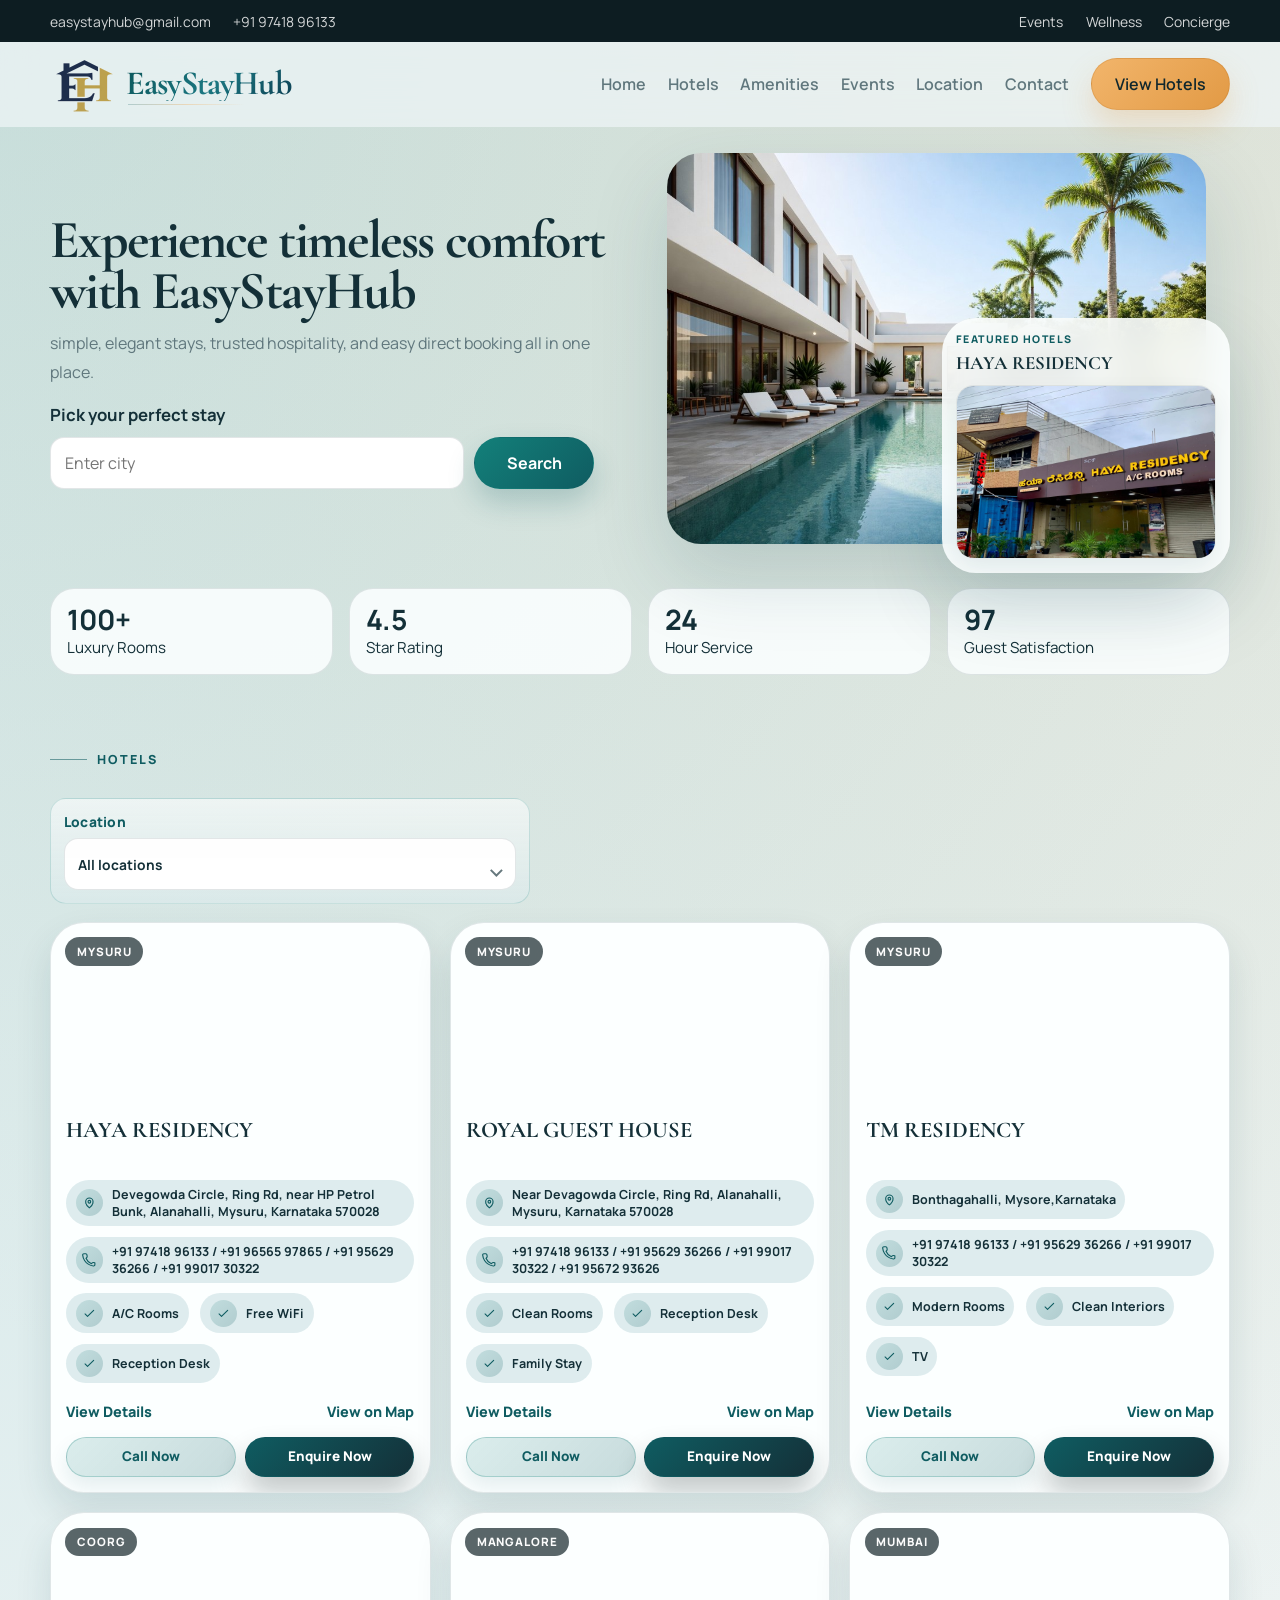
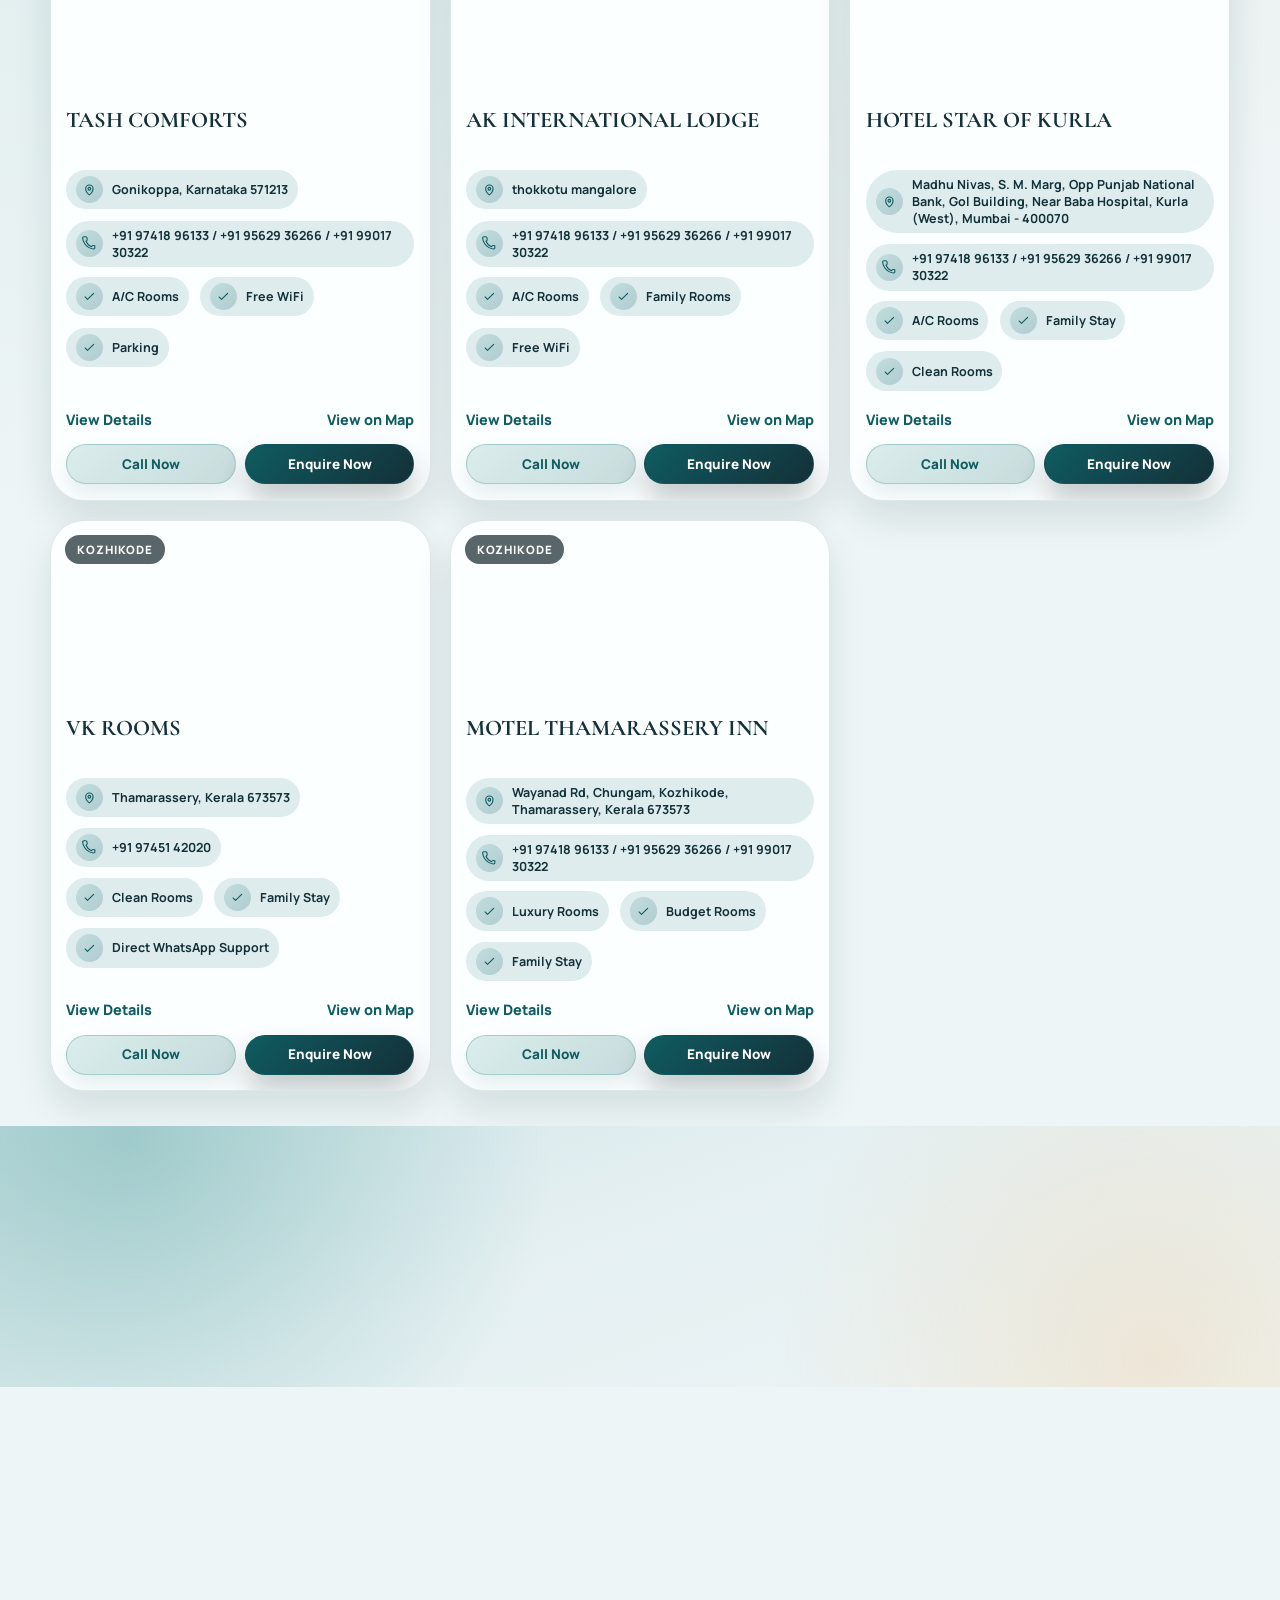
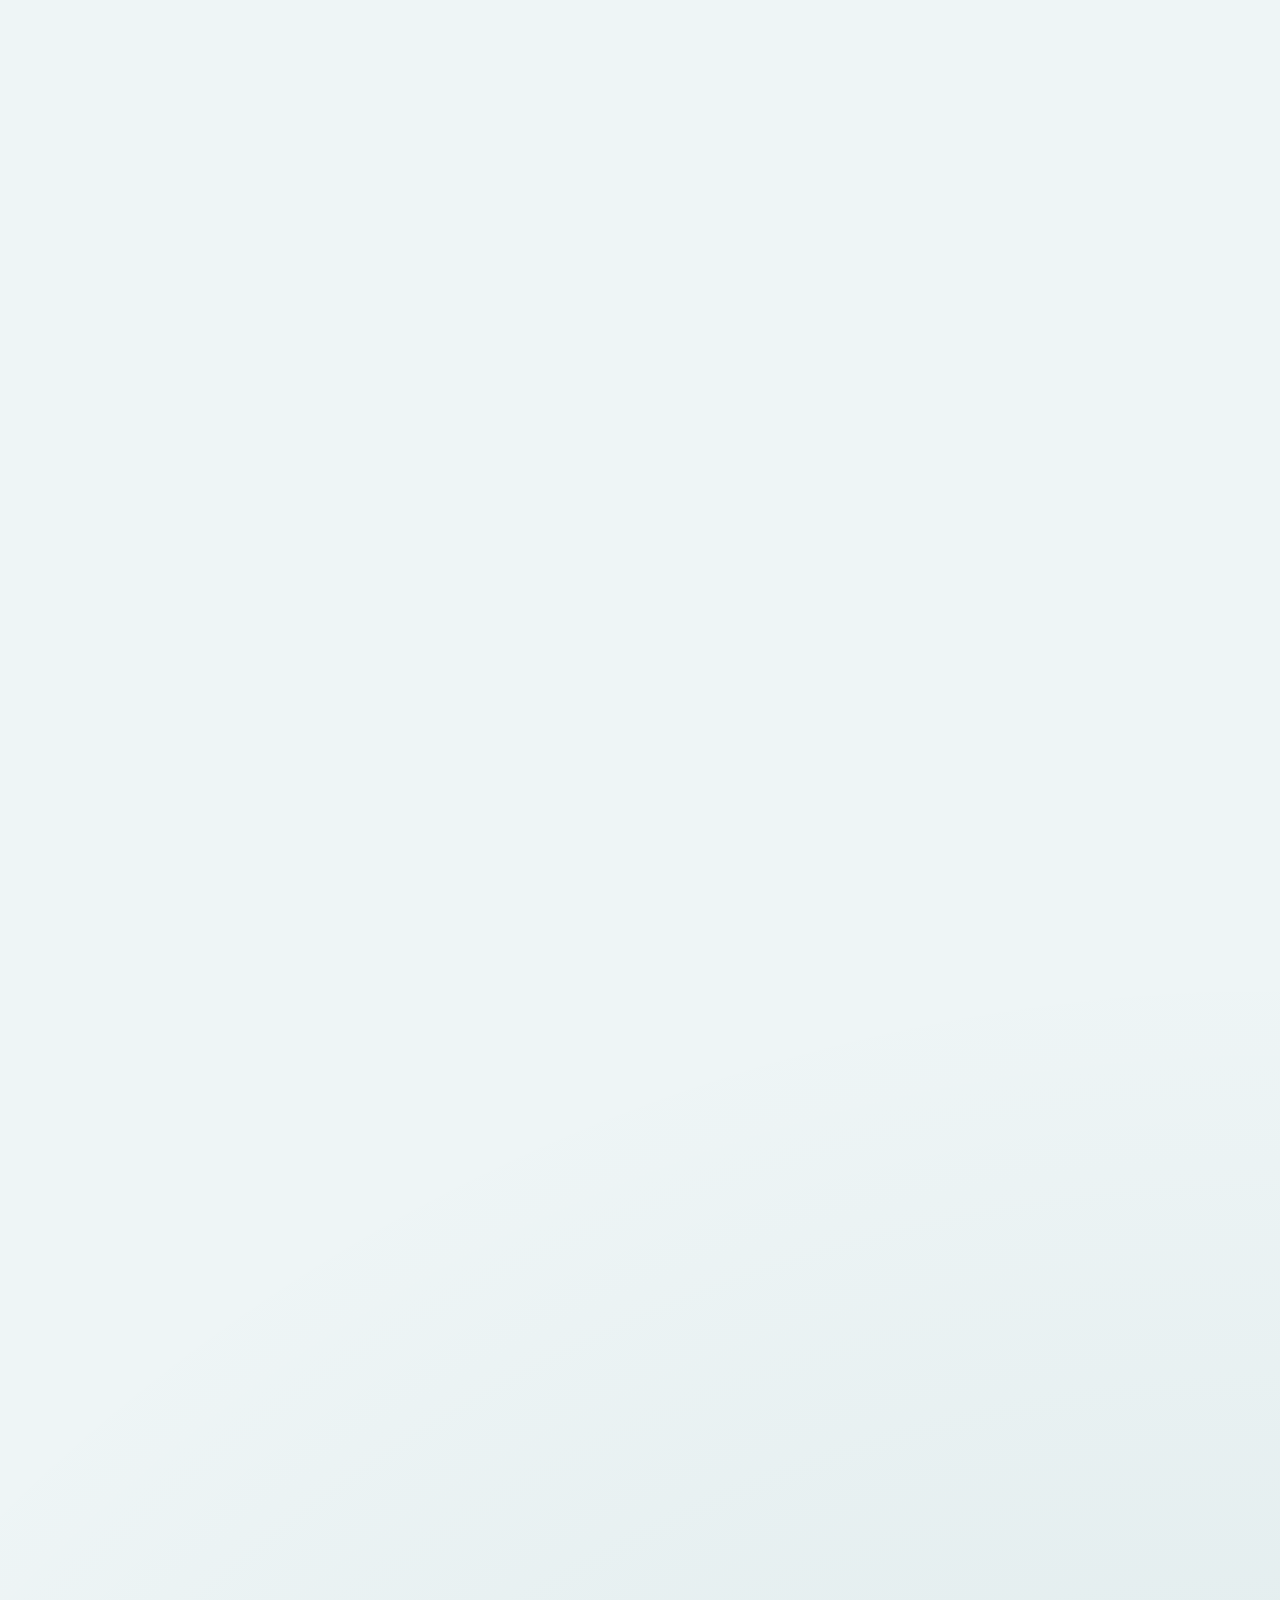
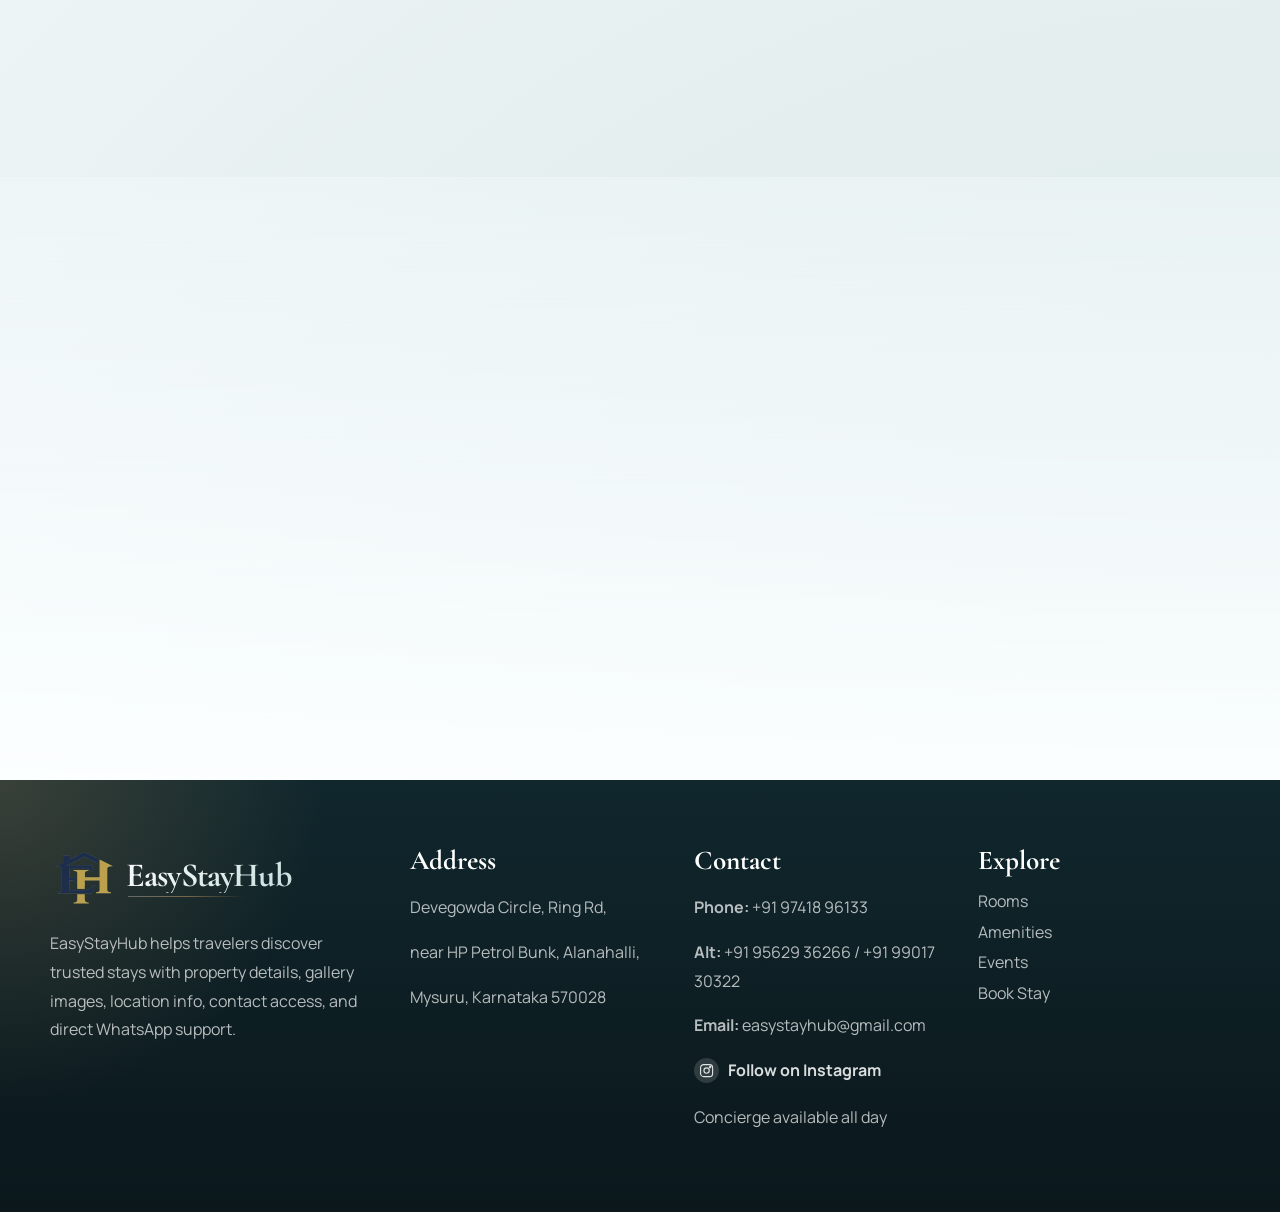
==== commit eac0e6a0: "feat: add guest moments images and enhance SEO metadata for hotel pages" ====
--- a/index.html
+++ b/index.html
@@ -3,25 +3,35 @@
 <head>
   <meta charset="UTF-8">
   <meta name="viewport" content="width=device-width, initial-scale=1.0">
-  <title>Best Hotels in Mysore | Book Direct via WhatsApp | EasyStayHub</title>
+  <title>Best Hotels in Mysore – Ooty Road &amp; Ring Road | EasyStayHub</title>
   <meta
     name="description"
-    content="Find trusted hotels in Mysore with AC rooms, family stays, event-friendly accommodation, and direct WhatsApp booking. Compare hotels and contact them instantly."
+    content="Trusted hotels in Mysore on Ooty Road &amp; Ring Road – AC rooms, family stays, school trip and group tour stays with bus parking. Book direct via WhatsApp."
   >
   <meta name="robots" content="index, follow, max-image-preview:large">
   <meta name="theme-color" content="#13807a">
   <link rel="canonical" href="https://www.easystayhub.in/">
+  <link rel="alternate" hreflang="en-in" href="https://www.easystayhub.in/">
+  <link rel="alternate" hreflang="x-default" href="https://www.easystayhub.in/">
+  <meta
+    name="keywords"
+    content="hotels in Mysore, hotel on Ooty Road Mysore, hotels near Ooty Road Mysuru, hotel near Ring Road Mysore, lodge in Mysore, budget hotels in Mysore, AC rooms in Mysore, family rooms Mysore, hotel near Bonthagahalli Mysore, hotel near Devegowda Circle, Alanahalli hotels, Nanjangud Road hotels, hotels near Mysore Palace, hotels near Chamundi Hills, school trip hotel Mysore, group stay Mysore, tour group accommodation Mysore, bus parking hotel Mysore, T.M Residency Mysore, TM Residency Mysuru, Haya Residency Mysore, Royal Guest House Mysore, EasyStayHub"
+  >
+  <meta name="author" content="EasyStayHub">
+  <meta name="geo.region" content="IN-KA">
+  <meta name="geo.placename" content="Mysuru, Karnataka">
+  <meta property="og:locale" content="en_IN">
 
   <meta property="og:type" content="website">
   <meta property="og:site_name" content="EasyStayHub">
-  <meta property="og:title" content="Best Hotels in Mysore | Book Direct via WhatsApp | EasyStayHub">
-  <meta property="og:description" content="Find trusted hotels in Mysore with AC rooms, family stays, event-friendly accommodation, and direct WhatsApp booking. Compare hotels and contact them instantly.">
+  <meta property="og:title" content="Best Hotels in Mysore – Ooty Road &amp; Ring Road | EasyStayHub">
+  <meta property="og:description" content="Trusted hotels in Mysore on Ooty Road &amp; Ring Road – AC rooms, family stays, school trip and group tour stays with bus parking. Book direct via WhatsApp.">
   <meta property="og:url" content="https://www.easystayhub.in/">
   <meta property="og:image" content="https://www.easystayhub.in/assets/images/home-hero-poolside.png">
 
   <meta name="twitter:card" content="summary_large_image">
-  <meta name="twitter:title" content="Best Hotels in Mysore | Book Direct via WhatsApp | EasyStayHub">
-  <meta name="twitter:description" content="Find trusted hotels in Mysore with AC rooms, family stays, event-friendly accommodation, and direct WhatsApp booking.">
+  <meta name="twitter:title" content="Best Hotels in Mysore – Ooty Road &amp; Ring Road | EasyStayHub">
+  <meta name="twitter:description" content="Trusted hotels in Mysore on Ooty Road &amp; Ring Road – AC rooms, family stays, school trip and group tour stays with bus parking. Book direct via WhatsApp.">
   <meta name="twitter:image" content="https://www.easystayhub.in/assets/images/home-hero-poolside.png">
   <link rel="preconnect" href="https://fonts.googleapis.com">
   <link rel="preconnect" href="https://fonts.gstatic.com" crossorigin>
@@ -62,7 +72,78 @@
         "addressCountry": "IN"
       },
       "sameAs": [
-        "https://wa.me/919741896133"
+        "https://wa.me/919741896133",
+        "https://www.instagram.com/easystayhub.in"
+      ],
+      "areaServed": [
+        { "@type": "City", "name": "Mysuru" },
+        { "@type": "Place", "name": "Ooty Road, Mysuru" },
+        { "@type": "Place", "name": "Ring Road, Mysuru" },
+        { "@type": "Place", "name": "Bonthagahalli, Mysuru" },
+        { "@type": "Place", "name": "Alanahalli, Mysuru" }
+      ],
+      "keywords": "hotels in Mysore, hotel on Ooty Road Mysore, hotel near Ring Road Mysore, budget lodge Mysore, AC rooms Mysore, family stay Mysore, school trip hotel Mysore, group stay Mysore, bus parking hotel Mysore",
+      "amenityFeature": [
+        { "@type": "LocationFeatureSpecification", "name": "Free WiFi", "value": true },
+        { "@type": "LocationFeatureSpecification", "name": "Car Parking", "value": true },
+        { "@type": "LocationFeatureSpecification", "name": "Bus Parking", "value": true },
+        { "@type": "LocationFeatureSpecification", "name": "A/C Rooms", "value": true },
+        { "@type": "LocationFeatureSpecification", "name": "Dining", "value": true }
+      ]
+    }
+  </script>
+  <script type="application/ld+json">
+    {
+      "@context": "https://schema.org",
+      "@graph": [
+        {
+          "@type": "WebSite",
+          "@id": "https://www.easystayhub.in/#website",
+          "name": "EasyStayHub",
+          "alternateName": "Easy Stay Hub",
+          "url": "https://www.easystayhub.in/",
+          "inLanguage": "en-IN"
+        },
+        {
+          "@type": "Hotel",
+          "@id": "https://www.easystayhub.in/tm-residency-mysore.html#hotel",
+          "name": "T.M Residency Mysore",
+          "alternateName": ["TM Residency", "TM Residency Mysuru"],
+          "url": "https://www.easystayhub.in/tm-residency-mysore.html",
+          "image": [
+            "https://www.easystayhub.in/assets/images/tm-residency/building-front.jpeg",
+            "https://www.easystayhub.in/assets/images/guest-moments/rvvhss-school-trip-stay-tm-residency-mysore-ooty-road.webp"
+          ],
+          "telephone": "+91 97417 13339",
+          "email": "easystayhub@gmail.com",
+          "address": {
+            "@type": "PostalAddress",
+            "streetAddress": "Bonthagahalli",
+            "addressLocality": "Mysuru",
+            "addressRegion": "Karnataka",
+            "addressCountry": "IN"
+          },
+          "keywords": "hotel on Ooty Road Mysore, hotel near Bonthagahalli, school trip stay Mysore, group tour hotel Mysore, bus parking hotel Mysore",
+          "amenityFeature": [
+            { "@type": "LocationFeatureSpecification", "name": "Bus Parking", "value": true },
+            { "@type": "LocationFeatureSpecification", "name": "Group Accommodation", "value": true },
+            { "@type": "LocationFeatureSpecification", "name": "Hot Water", "value": true }
+          ]
+        },
+        {
+          "@type": "ImageGallery",
+          "@id": "https://www.easystayhub.in/#guest-moments",
+          "name": "School trips & group tours at T.M Residency, Mysore",
+          "about": { "@id": "https://www.easystayhub.in/tm-residency-mysore.html#hotel" },
+          "image": [
+            { "@type": "ImageObject", "contentUrl": "https://www.easystayhub.in/assets/images/guest-moments/thiruvampady-hss-alappuzha-school-trip-tm-residency-mysore.webp", "caption": "Thiruvampady Higher Secondary School, Alappuzha – school trip stay at T.M Residency, Mysore" },
+            { "@type": "ImageObject", "contentUrl": "https://www.easystayhub.in/assets/images/guest-moments/govt-dvhss-charamangalam-school-trip-tm-residency-mysore.webp", "caption": "Govt. DVHSS Charamangalam – 2 days in Mysore at T.M Residency" },
+            { "@type": "ImageObject", "contentUrl": "https://www.easystayhub.in/assets/images/guest-moments/rvvhss-school-trip-stay-tm-residency-mysore-ooty-road.webp", "caption": "R.V.V.H.S.S (English Medium) school trip stay at T.M Residency, Mysore" },
+            { "@type": "ImageObject", "contentUrl": "https://www.easystayhub.in/assets/images/guest-moments/godfather-tours-travels-group-stay-tm-residency-mysore.webp", "caption": "God Father Tours & Travels group tour stay at T.M Residency, Mysore" },
+            { "@type": "ImageObject", "contentUrl": "https://www.easystayhub.in/assets/images/guest-moments/jaladhi-pushpa-holidays-group-stay-tm-residency-mysore.webp", "caption": "Jaladhi Travelmates & Pushpa Holidays 2-day group stay at T.M Residency, Mysore" },
+            { "@type": "ImageObject", "contentUrl": "https://www.easystayhub.in/assets/images/guest-moments/cazador-travel-hub-school-trip-tm-residency-mysore.webp", "caption": "Cazador Travel Hub school trip stay at T.M Residency, Mysore" }
+          ]
+        }
       ]
     }
   </script>
@@ -89,7 +170,7 @@
           <img
             class="brand__icon"
             src="assets/branding/logo-clean-256.png"
-            alt="EasyStayHub logo"
+            alt="EasyStayHub – hotels in Mysore logo"
             width="256"
             height="256"
             fetchpriority="high"
@@ -169,7 +250,7 @@
             <div class="hero-card hero-card--main">
               <img
                 src="assets/images/home-hero-poolside.png"
-                alt="Luxury hotel exterior"
+                alt="Hotels in Mysore near Ring Road and Ooty Road – EasyStayHub"
                 width="1200"
                 height="900"
                 fetchpriority="high"
@@ -188,7 +269,7 @@
               <a class="hero-spotlight__media" data-hero-hotel-link href="#rooms">
                 <img
                   src="assets/images/haya-residency/front.jpeg"
-                  alt="Featured hotel preview"
+                  alt="Featured hotel in Mysore – EasyStayHub"
                   width="1200"
                   height="900"
                   data-hero-hotel-image
@@ -320,7 +401,7 @@
 
           <div class="event-grid">
             <article class="event-card event-card--spotlight">
-              <img src="https://images.pexels.com/photos/574011/pexels-photo-574011.jpeg?auto=compress&cs=tinysrgb&w=1200" alt="Wedding event" width="1200" height="800" loading="lazy" decoding="async">
+              <img src="https://images.pexels.com/photos/574011/pexels-photo-574011.jpeg?auto=compress&cs=tinysrgb&w=1200" alt="Wedding event venue and stay in Mysore" width="1200" height="800" loading="lazy" decoding="async">
               <div class="event-card__body">
                 <span class="event-card__badge">Most Popular</span>
                 <span>Weddings</span>
@@ -328,7 +409,7 @@
               </div>
             </article>
             <article class="event-card">
-              <img src="assets/images/events/college-event.jpeg" alt="College event celebration" width="1200" height="800" loading="lazy" decoding="async">
+              <img src="assets/images/events/college-event.jpeg" alt="College event celebration and group stay in Mysore" width="1200" height="800" loading="lazy" decoding="async">
               <div class="event-card__body">
                 <span class="event-card__badge">Trending</span>
                 <span>College Events</span>
@@ -336,7 +417,7 @@
               </div>
             </article>
             <article class="event-card">
-              <img src="https://images.pexels.com/photos/32258108/pexels-photo-32258108.jpeg?auto=compress&cs=tinysrgb&w=1200" alt="Corporate meet" width="1200" height="800" loading="lazy" decoding="async">
+              <img src="https://images.pexels.com/photos/32258108/pexels-photo-32258108.jpeg?auto=compress&cs=tinysrgb&w=1200" alt="Corporate meet venue in Mysore" width="1200" height="800" loading="lazy" decoding="async">
               <div class="event-card__body">
                 <span class="event-card__badge">Business</span>
                 <span>Corporate Meets</span>
@@ -360,7 +441,7 @@
               </div>
             </article>
             <article class="event-card">
-              <img src="https://images.pexels.com/photos/30580807/pexels-photo-30580807.jpeg?auto=compress&cs=tinysrgb&w=1200" alt="Family function" width="1200" height="800" loading="lazy" decoding="async">
+              <img src="https://images.pexels.com/photos/30580807/pexels-photo-30580807.jpeg?auto=compress&cs=tinysrgb&w=1200" alt="Family function venue in Mysore" width="1200" height="800" loading="lazy" decoding="async">
               <div class="event-card__body">
                 <span class="event-card__badge">Traditional</span>
                 <span>Family Functions</span>
@@ -391,6 +472,107 @@
                 <a class="event-card__cta" href="#booking">Enquire for this event</a>
               </div>
             </article>
+          </div>
+        </div>
+      </section>
+
+      <section class="section guest-moments" id="guest-moments" aria-labelledby="guestMomentsTitle">
+        <div class="container">
+          <div class="section-heading">
+            <span class="eyebrow">Guest Moments</span>
+            <h2 id="guestMomentsTitle">School trips &amp; group tours at T.M Residency, Mysore</h2>
+          </div>
+
+          <div class="moments-grid">
+            <figure class="moment-card">
+              <a href="assets/images/guest-moments/thiruvampady-hss-alappuzha-school-trip-tm-residency-mysore.webp" target="_blank" rel="noopener">
+                <img
+                  src="assets/images/guest-moments/thiruvampady-hss-alappuzha-school-trip-tm-residency-mysore-600.webp"
+                  srcset="assets/images/guest-moments/thiruvampady-hss-alappuzha-school-trip-tm-residency-mysore-600.webp 600w, assets/images/guest-moments/thiruvampady-hss-alappuzha-school-trip-tm-residency-mysore.webp 1122w"
+                  sizes="(max-width: 620px) 100vw, (max-width: 1120px) 50vw, 380px"
+                  alt="Thiruvampady Higher Secondary School, Alappuzha students on a 2-day school trip stay at T.M Residency hotel in Mysore"
+                  width="600" height="750" loading="lazy" decoding="async" style="object-position: top">
+              </a>
+              <figcaption>
+                <strong>Thiruvampady Higher Secondary School</strong>
+                <span>Alappuzha, Kerala · 2-day school trip</span>
+              </figcaption>
+            </figure>
+
+            <figure class="moment-card">
+              <a href="assets/images/guest-moments/govt-dvhss-charamangalam-school-trip-tm-residency-mysore.webp" target="_blank" rel="noopener">
+                <img
+                  src="assets/images/guest-moments/govt-dvhss-charamangalam-school-trip-tm-residency-mysore-600.webp"
+                  srcset="assets/images/guest-moments/govt-dvhss-charamangalam-school-trip-tm-residency-mysore-600.webp 600w, assets/images/guest-moments/govt-dvhss-charamangalam-school-trip-tm-residency-mysore.webp 1200w"
+                  sizes="(max-width: 620px) 100vw, (max-width: 1120px) 50vw, 380px"
+                  alt="Govt. DVHSS Charamangalam students with Fly Wheels and Singam Holidays tour buses during their school trip stay at T.M Residency, Mysore"
+                  width="600" height="600" loading="lazy" decoding="async">
+              </a>
+              <figcaption>
+                <strong>Govt. DVHSS Charamangalam</strong>
+                <span>Alappuzha, Kerala · 2 days in Mysore</span>
+              </figcaption>
+            </figure>
+
+            <figure class="moment-card">
+              <a href="assets/images/guest-moments/rvvhss-school-trip-stay-tm-residency-mysore-ooty-road.webp" target="_blank" rel="noopener">
+                <img
+                  src="assets/images/guest-moments/rvvhss-school-trip-stay-tm-residency-mysore-ooty-road-600.webp"
+                  srcset="assets/images/guest-moments/rvvhss-school-trip-stay-tm-residency-mysore-ooty-road-600.webp 600w, assets/images/guest-moments/rvvhss-school-trip-stay-tm-residency-mysore-ooty-road.webp 1200w"
+                  sizes="(max-width: 620px) 100vw, (max-width: 1120px) 50vw, 380px"
+                  alt="R.V.V.H.S.S English Medium school trip tour buses parked in front of T.M Residency hotel building, Mysore Ooty Road"
+                  width="600" height="600" loading="lazy" decoding="async">
+              </a>
+              <figcaption>
+                <strong>R.V.V.H.S.S (English Medium)</strong>
+                <span>School trip stay · Team Kaali &amp; Nightmare Travel Hub</span>
+              </figcaption>
+            </figure>
+
+            <figure class="moment-card">
+              <a href="assets/images/guest-moments/godfather-tours-travels-group-stay-tm-residency-mysore.webp" target="_blank" rel="noopener">
+                <img
+                  src="assets/images/guest-moments/godfather-tours-travels-group-stay-tm-residency-mysore-600.webp"
+                  srcset="assets/images/guest-moments/godfather-tours-travels-group-stay-tm-residency-mysore-600.webp 600w, assets/images/guest-moments/godfather-tours-travels-group-stay-tm-residency-mysore.webp 1024w"
+                  sizes="(max-width: 620px) 100vw, (max-width: 1120px) 50vw, 380px"
+                  alt="God Father Tours and Travels group tour buses at T.M Residency, a bus parking friendly hotel in Mysore"
+                  width="600" height="600" loading="lazy" decoding="async">
+              </a>
+              <figcaption>
+                <strong>God Father Tours &amp; Travels</strong>
+                <span>Group tour stay in Mysore</span>
+              </figcaption>
+            </figure>
+
+            <figure class="moment-card">
+              <a href="assets/images/guest-moments/jaladhi-pushpa-holidays-group-stay-tm-residency-mysore.webp" target="_blank" rel="noopener">
+                <img
+                  src="assets/images/guest-moments/jaladhi-pushpa-holidays-group-stay-tm-residency-mysore-600.webp"
+                  srcset="assets/images/guest-moments/jaladhi-pushpa-holidays-group-stay-tm-residency-mysore-600.webp 600w, assets/images/guest-moments/jaladhi-pushpa-holidays-group-stay-tm-residency-mysore.webp 1200w"
+                  sizes="(max-width: 620px) 100vw, (max-width: 1120px) 50vw, 380px"
+                  alt="Jaladhi Travelmates and Pushpa Holidays tour buses during a 2-day group stay at T.M Residency, Mysore"
+                  width="600" height="600" loading="lazy" decoding="async">
+              </a>
+              <figcaption>
+                <strong>Jaladhi Travelmates &amp; Pushpa Holidays</strong>
+                <span>2-day group stay · 22nd &amp; 23rd October</span>
+              </figcaption>
+            </figure>
+
+            <figure class="moment-card">
+              <a href="assets/images/guest-moments/cazador-travel-hub-school-trip-tm-residency-mysore.webp" target="_blank" rel="noopener">
+                <img
+                  src="assets/images/guest-moments/cazador-travel-hub-school-trip-tm-residency-mysore-600.webp"
+                  srcset="assets/images/guest-moments/cazador-travel-hub-school-trip-tm-residency-mysore-600.webp 600w, assets/images/guest-moments/cazador-travel-hub-school-trip-tm-residency-mysore.webp 1200w"
+                  sizes="(max-width: 620px) 100vw, (max-width: 1120px) 50vw, 380px"
+                  alt="Cazador Travel Hub tour bus at T.M Residency, Mysore during a school trip stay"
+                  width="600" height="600" loading="lazy" decoding="async">
+              </a>
+              <figcaption>
+                <strong>Cazador Travel Hub</strong>
+                <span>School trip stay in Mysore</span>
+              </figcaption>
+            </figure>
           </div>
         </div>
       </section>
@@ -464,7 +646,7 @@
           <div class="location-visual">
             <img
               src="assets/images/mysore-palace-high-quality.png"
-              alt="Mysore night view"
+              alt="Mysore Palace – tourist attractions near hotels in Mysore"
               width="1200"
               height="800"
               loading="lazy"
@@ -651,7 +833,7 @@
             <img
               class="brand__icon brand__icon--footer"
               src="assets/branding/logo-clean-256.png"
-              alt="EasyStayHub logo"
+              alt="EasyStayHub – hotels in Mysore logo"
               width="256"
               height="256"
               loading="lazy"
--- a/css/styles.css
+++ b/css/styles.css
@@ -2642,3 +2642,67 @@
     grid-column: 1 / -1;
   }
 }
+
+/* Guest Moments (school trips & group tours) */
+.moments-grid {
+  display: grid;
+  grid-template-columns: repeat(3, minmax(0, 1fr));
+  gap: 1.2rem;
+}
+
+.moment-card {
+  margin: 0;
+  overflow: hidden;
+  border-radius: var(--radius-lg);
+  background: var(--surface);
+  border: 1px solid var(--line);
+  box-shadow: var(--shadow-md);
+  transition: transform 0.3s ease, box-shadow 0.3s ease;
+}
+
+.moment-card:hover,
+.moment-card:focus-within {
+  transform: translateY(-4px);
+  box-shadow: var(--shadow-lg);
+}
+
+.moment-card a {
+  display: block;
+}
+
+.moment-card img {
+  display: block;
+  width: 100%;
+  height: auto;
+  aspect-ratio: 1 / 1;
+  object-fit: cover;
+}
+
+.moment-card figcaption {
+  display: flex;
+  flex-direction: column;
+  gap: 0.25rem;
+  padding: 0.95rem 1.1rem 1.1rem;
+}
+
+.moment-card figcaption strong {
+  color: var(--text);
+  font-size: 1rem;
+}
+
+.moment-card figcaption span {
+  color: var(--muted);
+  font-size: 0.85rem;
+}
+
+@media (max-width: 1120px) {
+  .moments-grid {
+    grid-template-columns: repeat(2, minmax(0, 1fr));
+  }
+}
+
+@media (max-width: 620px) {
+  .moments-grid {
+    grid-template-columns: 1fr;
+  }
+}
